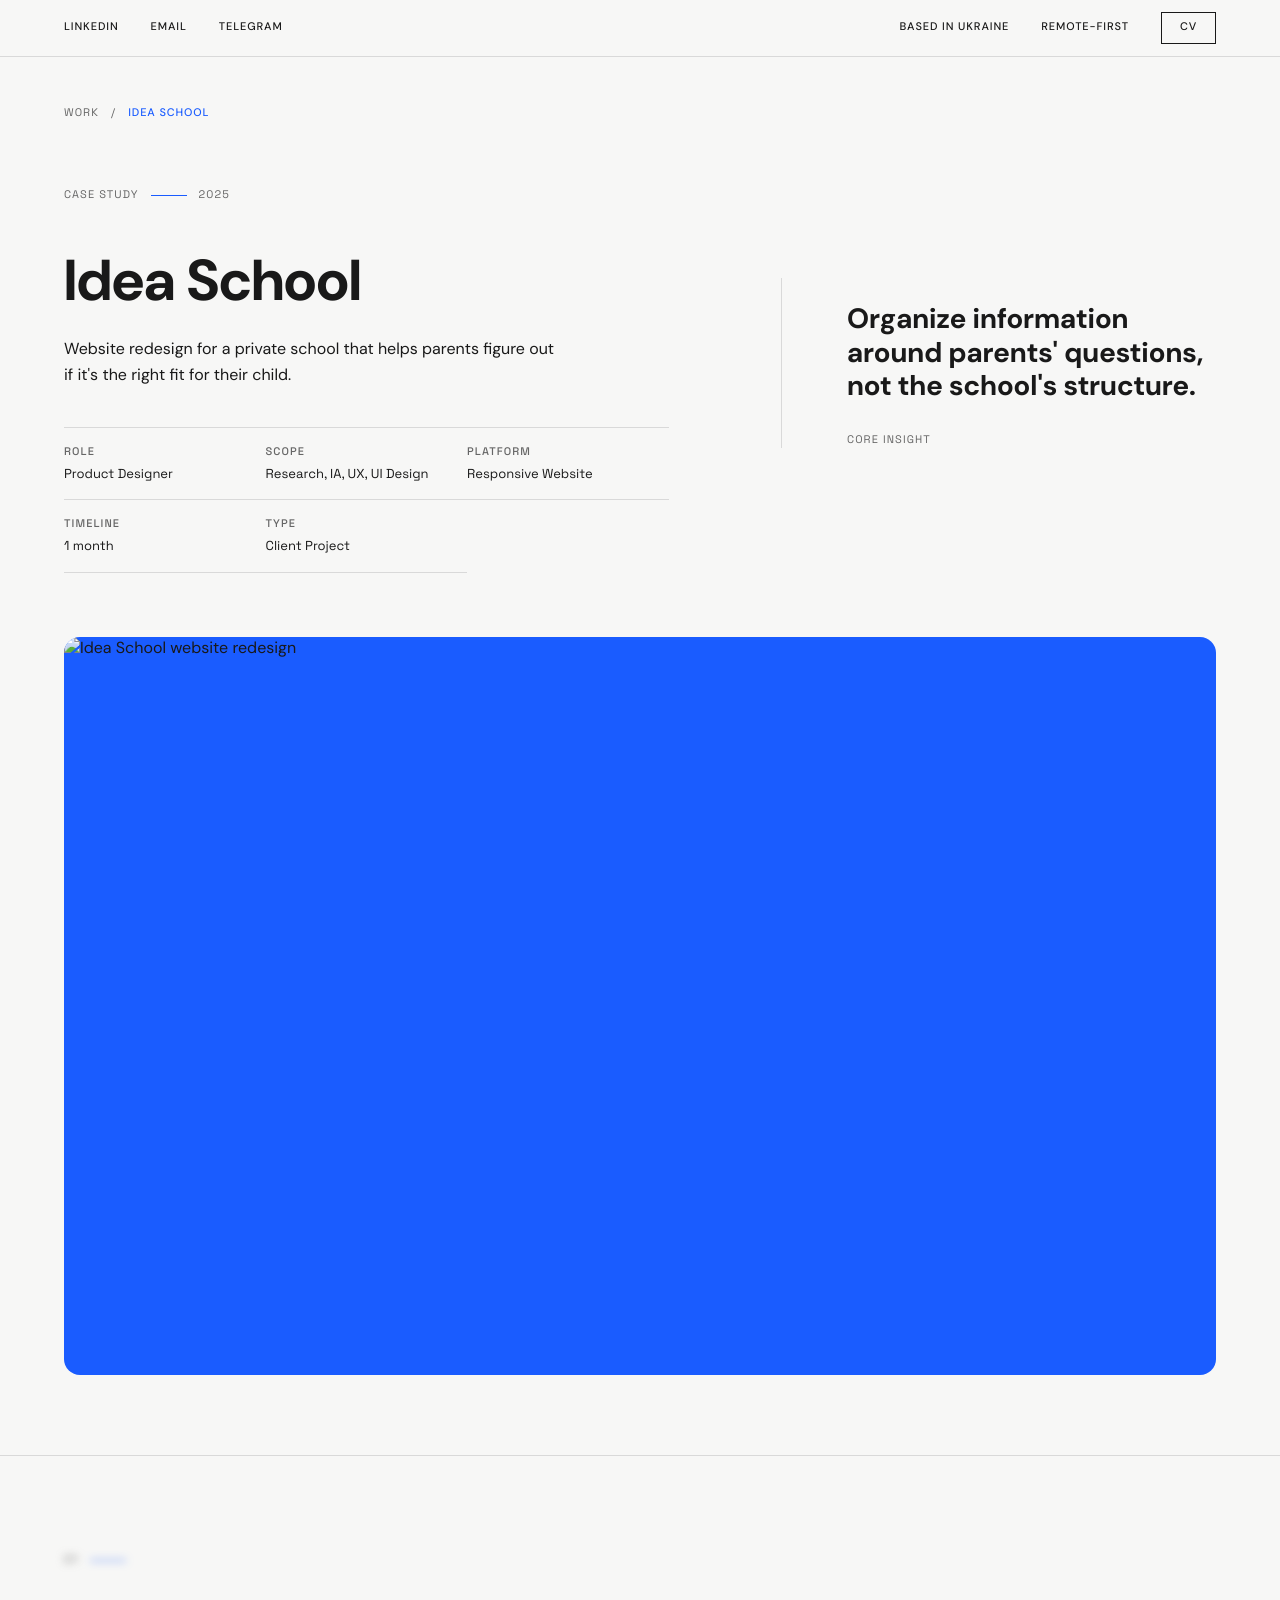
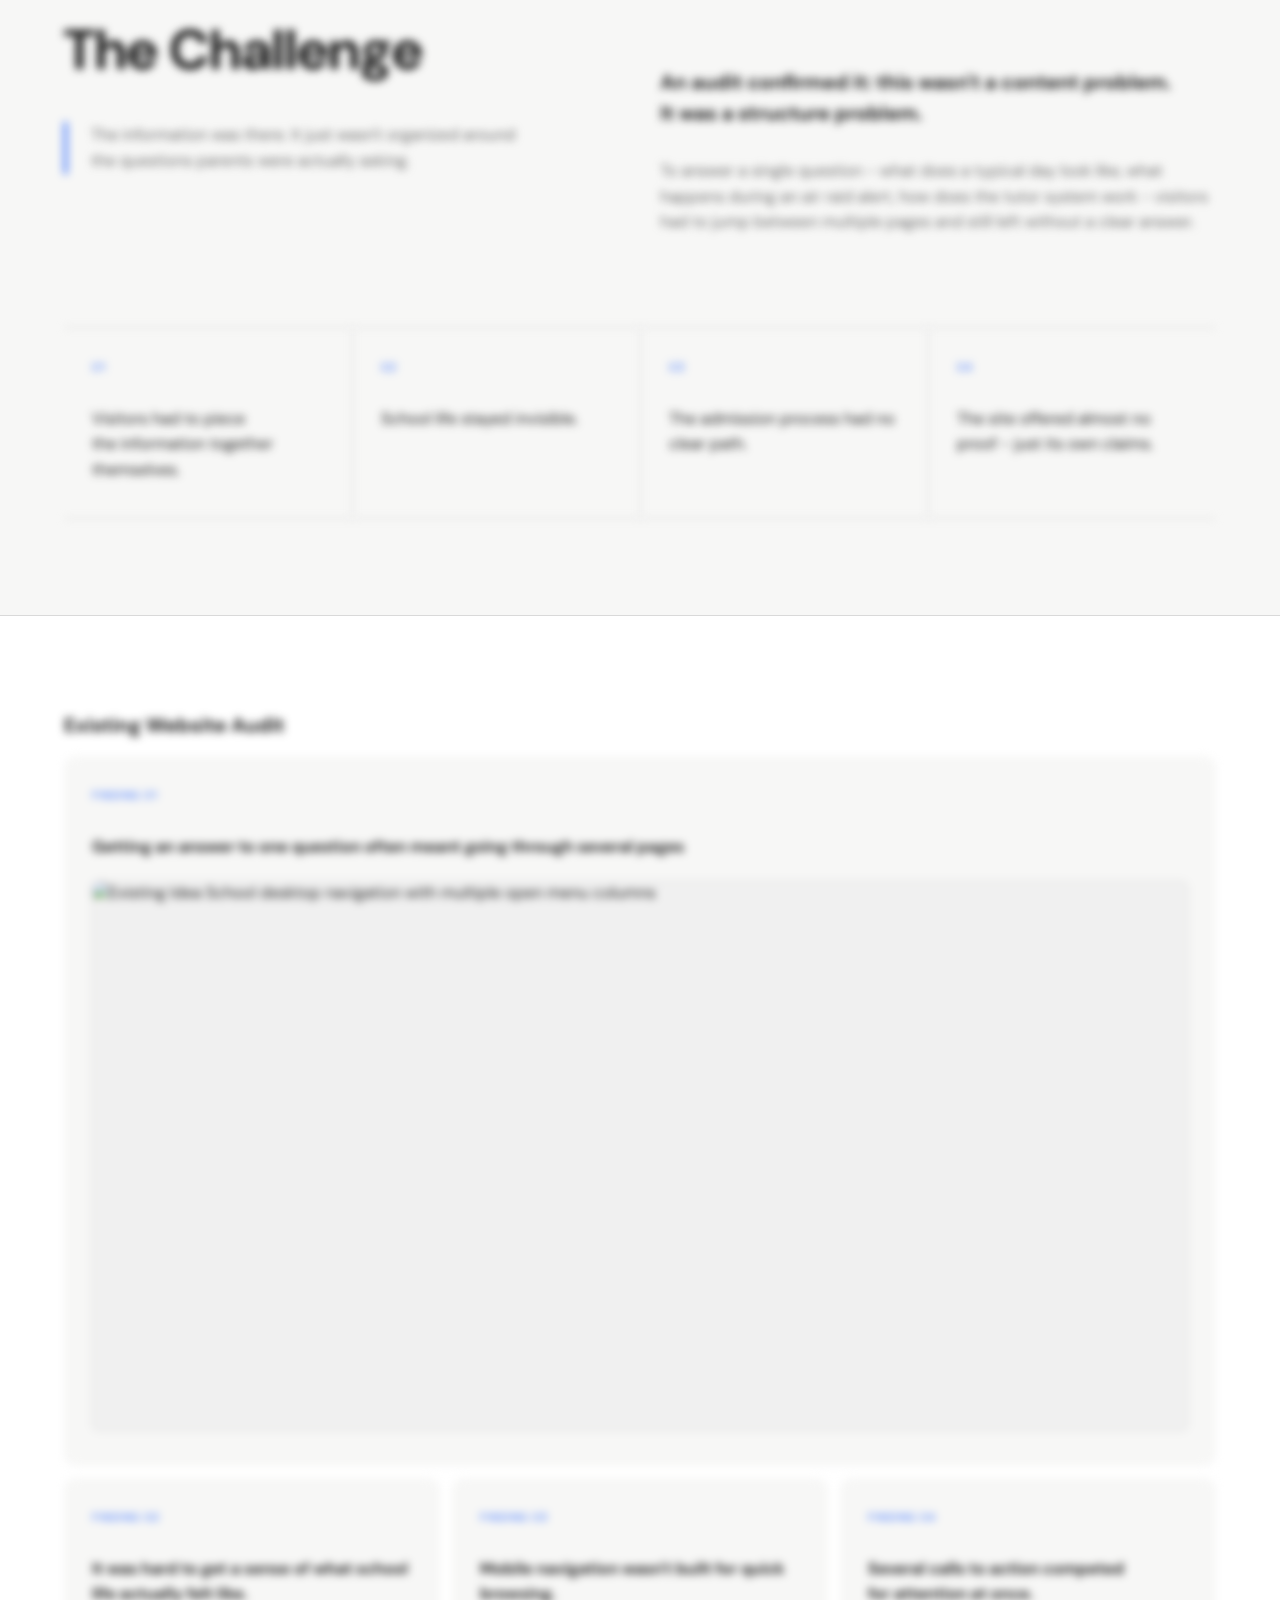
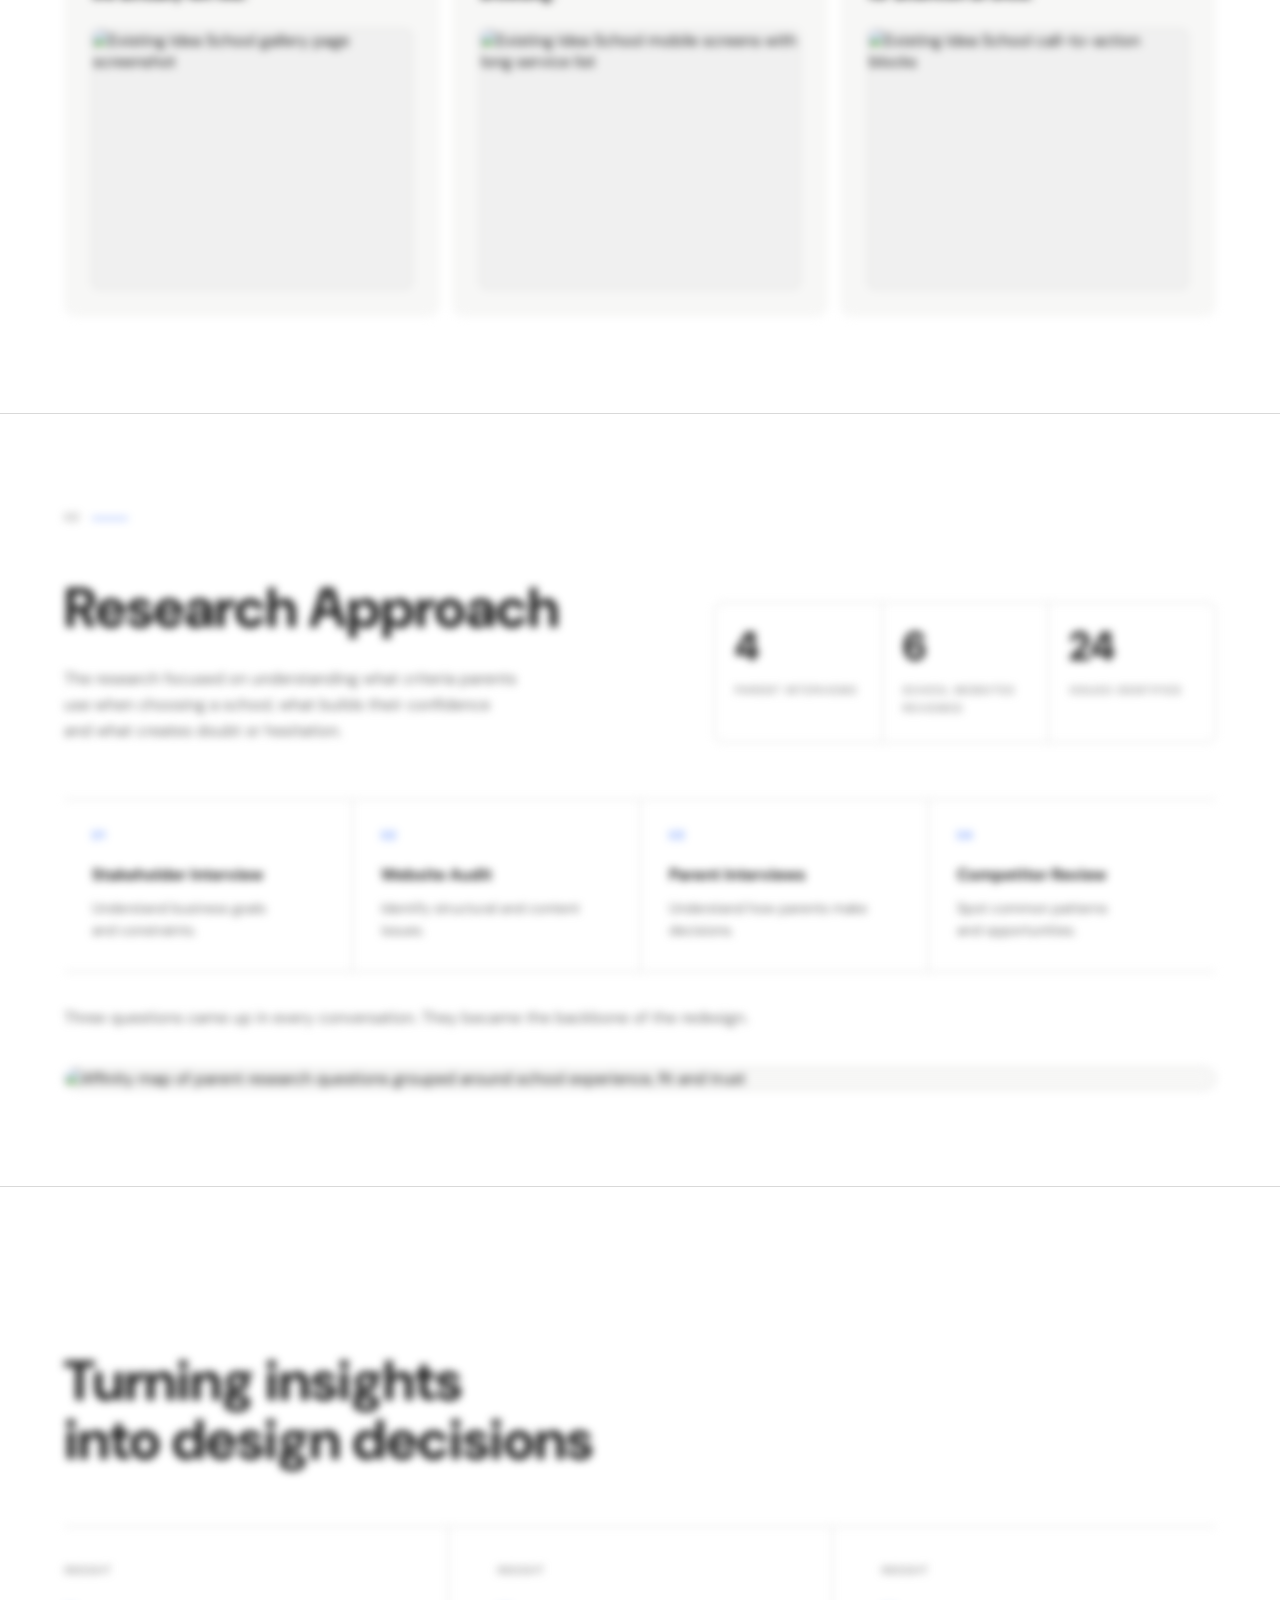
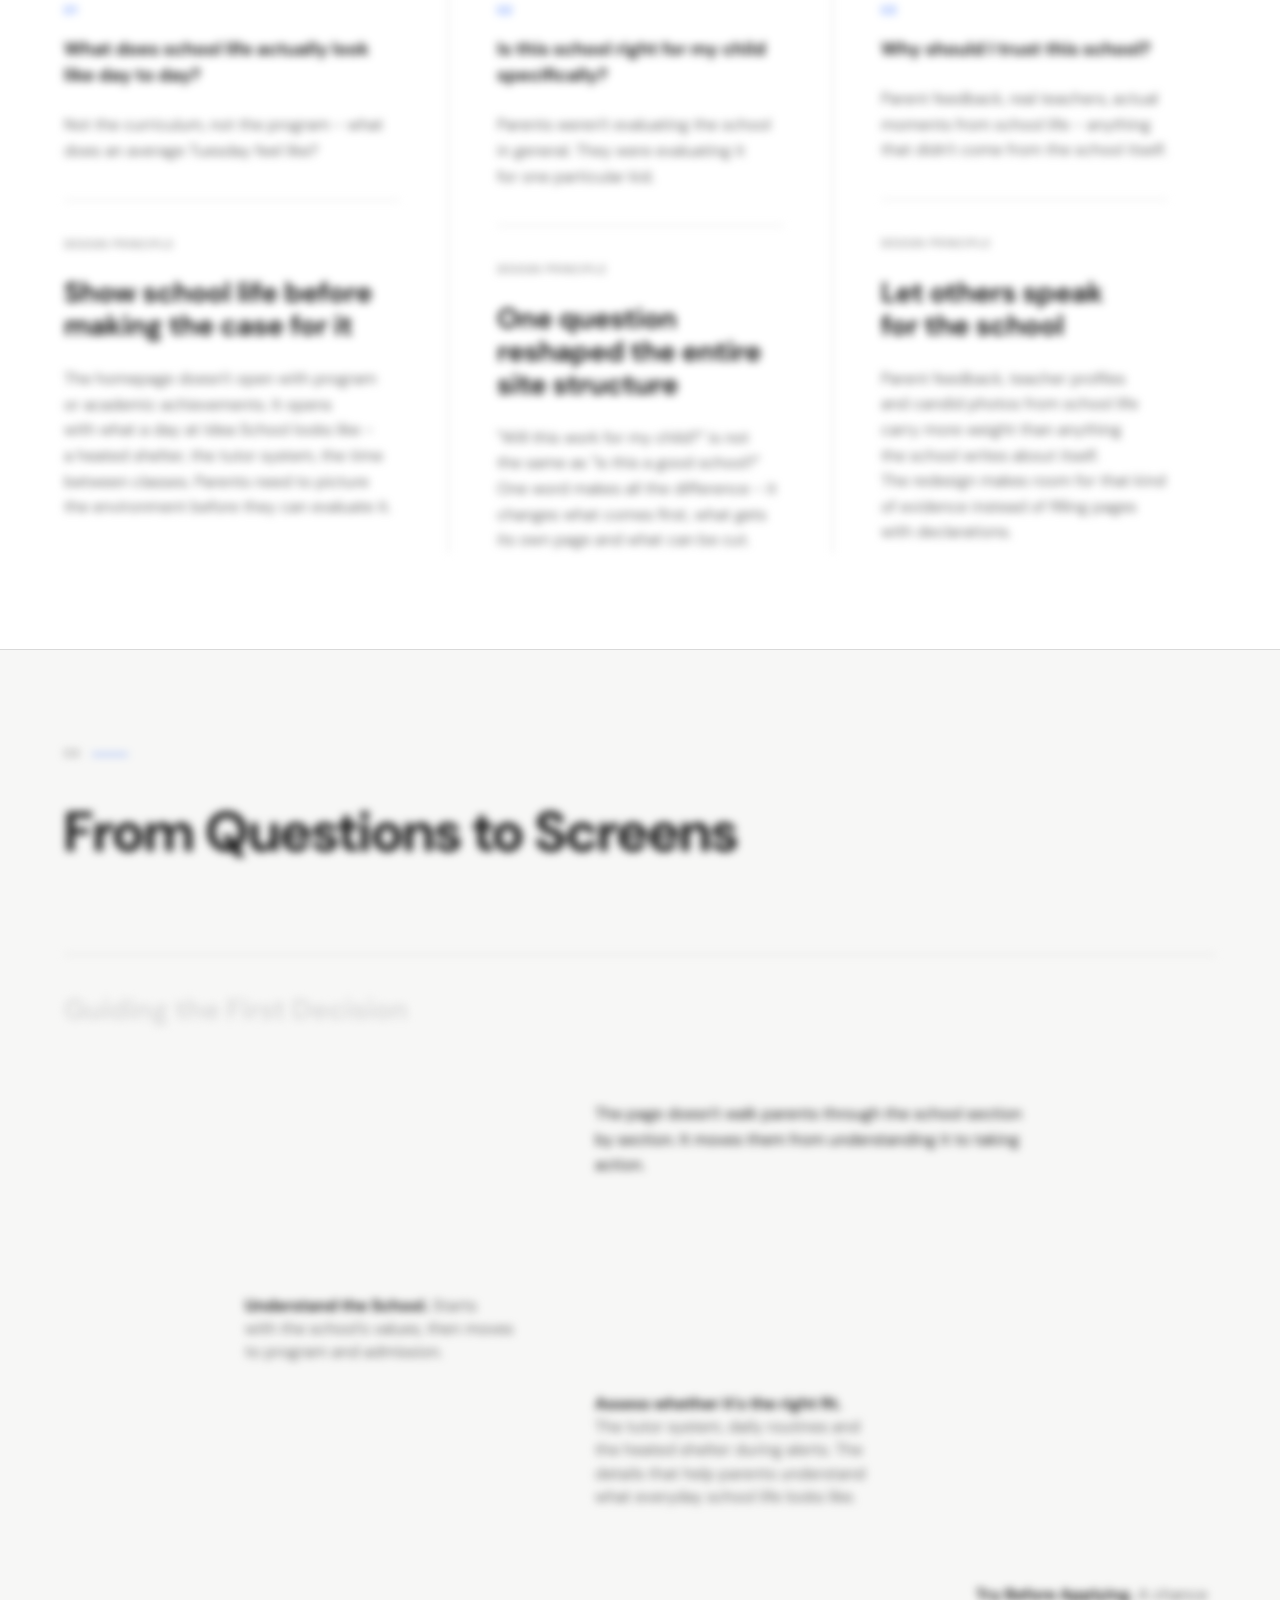
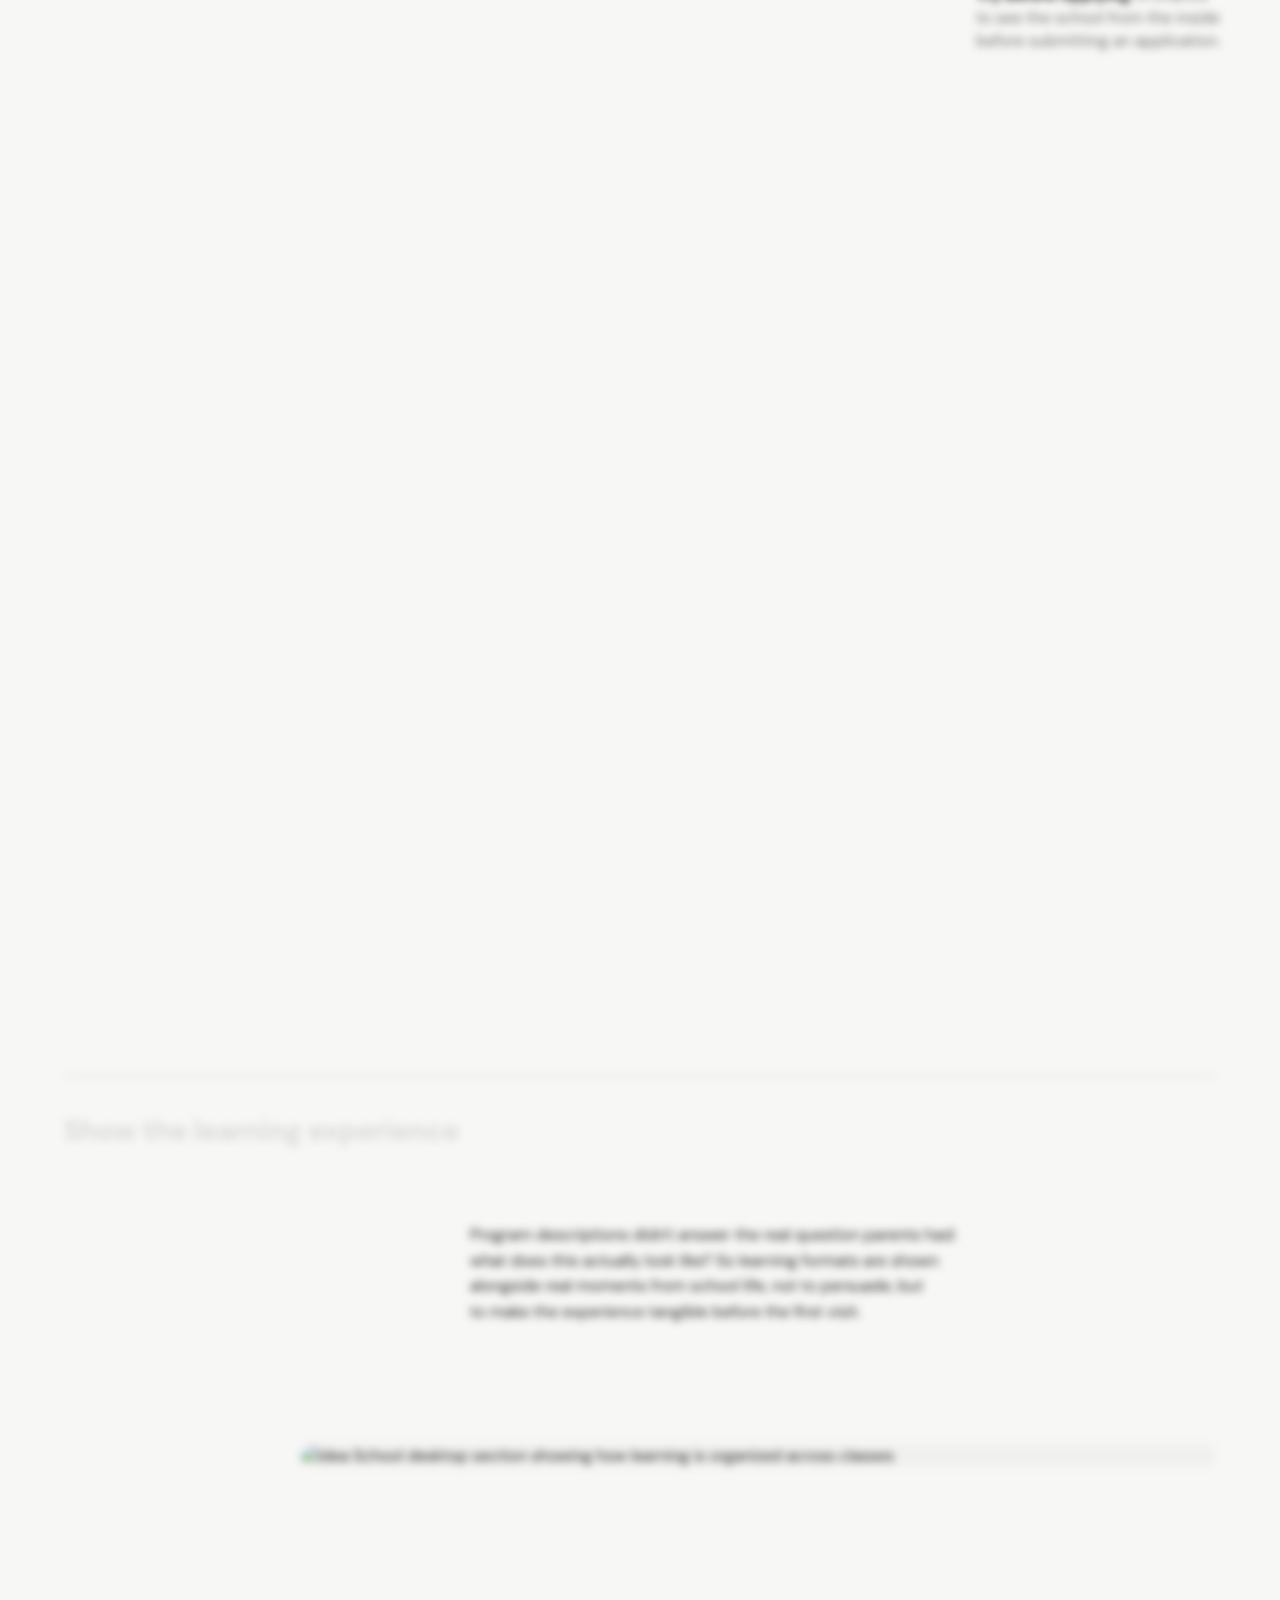
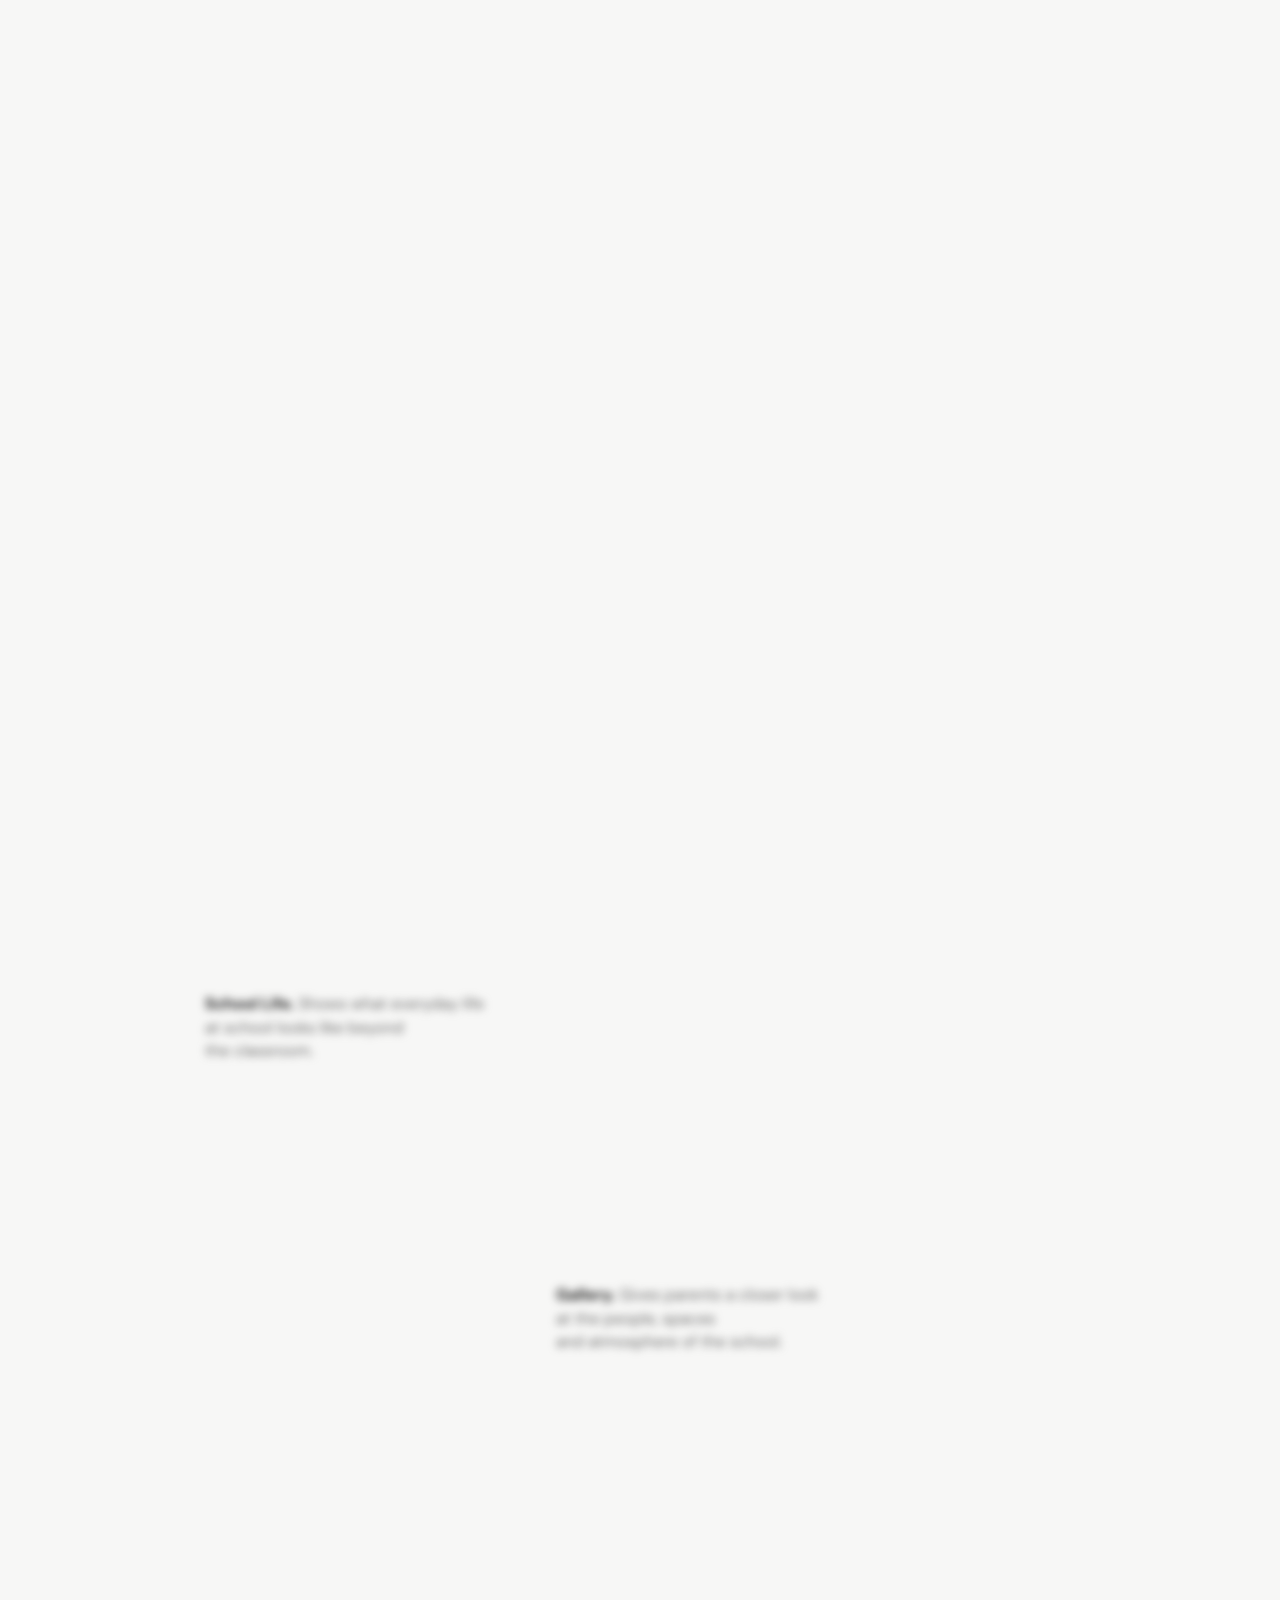
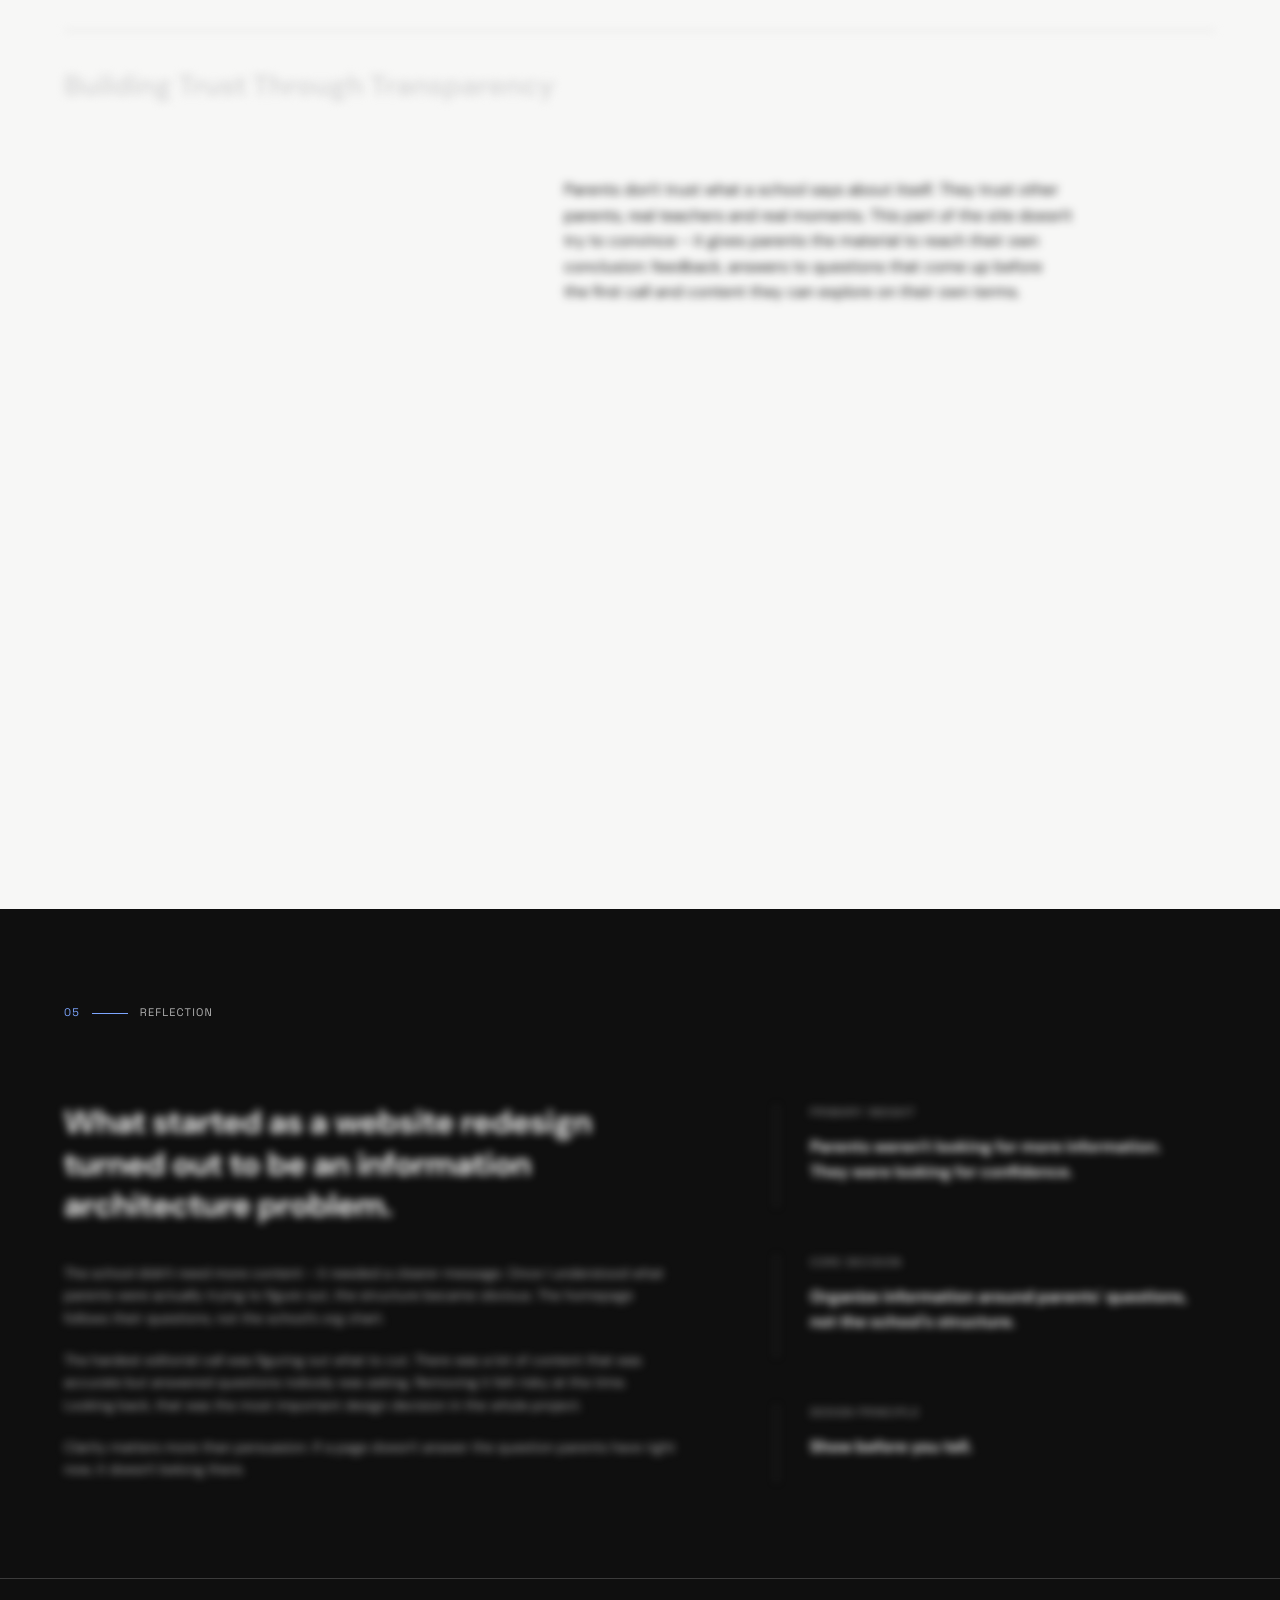
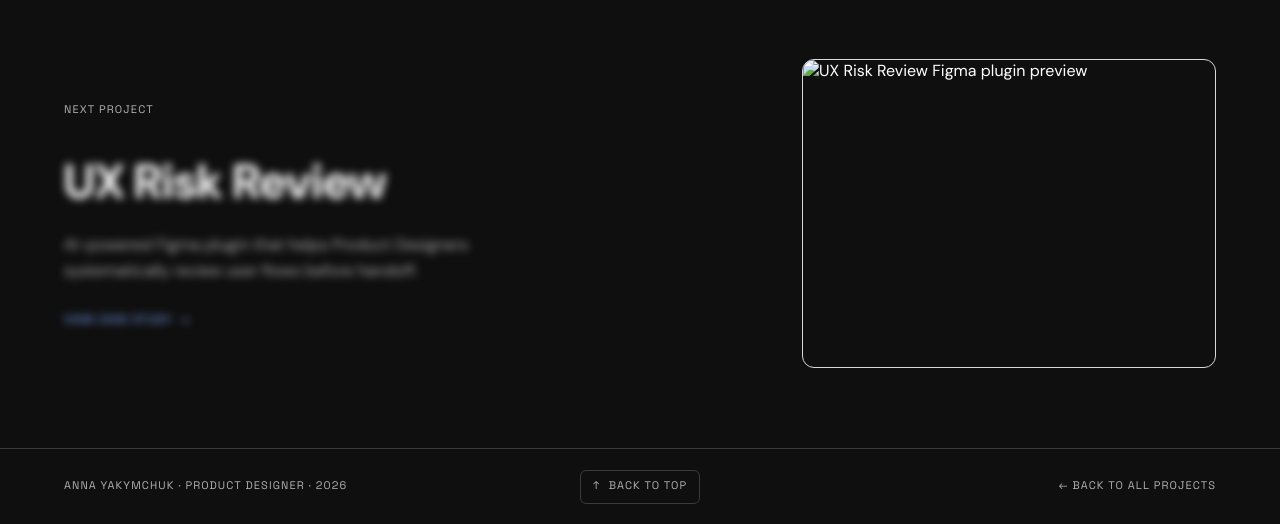
==== idea-school.html @ a42b0ec3 "Add portfolio website" ====
<!doctype html>
<html lang="en">
  <head>
    <meta charset="UTF-8" />
    <meta name="viewport" content="width=device-width, initial-scale=1.0" />
    <meta
      name="description"
      content="Idea School case study by Anna Yakymchuk."
    />
    <title>Idea School | Anna Yakymchuk</title>
    <link rel="preconnect" href="https://fonts.googleapis.com" />
    <link rel="preconnect" href="https://fonts.gstatic.com" crossorigin />
    <link
      href="https://fonts.googleapis.com/css2?family=DM+Sans:opsz,wght@9..40,400;9..40,500;9..40,700;9..40,800;9..40,900&family=Space+Grotesk:wght@400;500&display=swap"
      rel="stylesheet"
    />
    <link rel="stylesheet" href="styles.css?v=20260729-242" />
  </head>
  <body>
    <header class="site-header">
      <nav class="nav-links" aria-label="Primary">
        <a href="https://www.linkedin.com/in/anna-yakymchuk-13767b243/" target="_blank" rel="noopener noreferrer">LinkedIn</a>
        <a href="mailto:des.yakymchuk@gmail.com">Email</a>
        <a href="https://t.me/annakim_29" target="_blank" rel="noopener noreferrer">Telegram</a>
      </nav>
      <div class="header-meta">
        <span>Based in Ukraine</span>
        <span>Remote-first</span>
        <a class="cv-button" href="#" aria-label="Download CV">CV</a>
      </div>
    </header>

    <main class="case-page idea-page" id="top">
      <section class="case-hero idea-hero" aria-labelledby="case-title">
        <nav class="breadcrumb" aria-label="Breadcrumb">
          <a href="index.html#work">Work</a>
          <span>/</span>
          <span>Idea School</span>
        </nav>

        <div class="case-hero-grid">
          <div class="case-title-block">
            <div class="case-kicker">
              <span>Case Study</span>
              <i></i>
              <span>2025</span>
            </div>
            <h1 id="case-title">Idea School</h1>
            <p>
              Website redesign for a private school that helps parents figure
              out <span class="keep-together-desktop">if it's</span> the right
              fit for their child.
            </p>

            <dl class="case-meta">
              <div>
                <dt>Role</dt>
                <dd>Product Designer</dd>
              </div>
              <div>
                <dt>Scope</dt>
                <dd>Research, IA, UX, UI Design</dd>
              </div>
              <div>
                <dt>Platform</dt>
                <dd>Responsive Website</dd>
              </div>
              <div>
                <dt>Timeline</dt>
                <dd>1 month</dd>
              </div>
              <div>
                <dt>Type</dt>
                <dd>Client Project</dd>
              </div>
            </dl>
          </div>

          <aside class="case-quote">
            <blockquote>
              Organize information around parents' questions, not the school's
              structure.
            </blockquote>
            <span>Core Insight</span>
          </aside>
        </div>

        <figure class="case-hero-image idea-hero-image">
          <picture>
            <source
              media="(max-width: 720px)"
              srcset="assets/idea-school-hero-mobile.jpg"
            />
            <img src="assets/idea-school.jpg" alt="Idea School website redesign" />
          </picture>
        </figure>
      </section>

      <section class="case-section idea-challenge" aria-labelledby="challenge-title">
        <div class="idea-challenge-top">
          <div class="case-section-heading">
            <div class="case-label">
              <span>01</span>
              <i></i>
            </div>
            <h2 id="challenge-title">The Challenge</h2>
            <p class="challenge-callout">
              The information was there. It just wasn't organized around the
              questions parents were actually asking.
            </p>
          </div>

          <div class="idea-challenge-copy">
            <h3>
              An audit confirmed it: this wasn't
              <br class="mobile-only-break" />a content problem.<br />
              It was <br class="mobile-only-break" />a structure problem.
            </h3>
            <p>
              To answer a single question - what does a typical day look like,
              what happens during an air raid alert, how does the tutor system
              work - visitors had to jump between multiple pages and still left
              without a clear answer.
            </p>
          </div>
        </div>

        <div class="challenge-findings" aria-label="Challenge findings">
          <article>
            <span>01</span>
            <p>Visitors had to piece the information together themselves.</p>
          </article>
          <article>
            <span>02</span>
            <p>School life stayed invisible.</p>
          </article>
          <article>
            <span>03</span>
            <p>The admission process had no clear path.</p>
          </article>
          <article>
            <span>04</span>
            <p>
              The site offered almost no proof -<br class="mobile-only-break" />
              <span class="keep-together-desktop">just its</span> own claims.
            </p>
          </article>
        </div>
      </section>

      <section class="case-section idea-audit" aria-labelledby="audit-title">
        <h2 id="audit-title">Existing Website Audit</h2>

        <div class="idea-audit-board">
          <article class="audit-finding audit-finding-large">
            <div class="audit-finding-copy">
              <span>Finding 01</span>
              <h3>
                Getting an answer to one question often meant going through
                several pages
              </h3>
            </div>
            <figure>
              <picture>
                <source
                  media="(max-width: 720px)"
                  srcset="assets/idea-audit-menu-mobile.jpg"
                />
                <img
                  src="assets/idea-audit-menu.jpg"
                  alt="Existing Idea School desktop navigation with multiple open menu columns"
                />
              </picture>
            </figure>
          </article>

          <article class="audit-finding">
            <div class="audit-finding-copy">
              <span>Finding 02</span>
              <h3>
                It was hard to get a sense of what school life actually felt
                like.
              </h3>
            </div>
            <figure>
              <picture>
                <source
                  media="(max-width: 720px)"
                  srcset="assets/idea-audit-gallery-mobile.jpg"
                />
                <img
                  src="assets/idea-audit-gallery.jpg?v=20260728-1"
                  alt="Existing Idea School gallery page screenshot"
                />
              </picture>
            </figure>
          </article>
          <article class="audit-finding">
            <div class="audit-finding-copy">
              <span>Finding 03</span>
              <h3>Mobile navigation wasn't built for quick browsing.</h3>
            </div>
            <figure>
              <picture>
                <source
                  media="(max-width: 720px)"
                  srcset="assets/idea-audit-navigation-mobile.jpg"
                />
                <img
                  src="assets/idea-audit-mobile.jpg?v=20260728-1"
                  alt="Existing Idea School mobile screens with long service list"
                />
              </picture>
            </figure>
          </article>
          <article class="audit-finding">
            <div class="audit-finding-copy">
              <span>Finding 04</span>
              <h3>
                Several calls to action competed for attention at once.
              </h3>
            </div>
            <figure>
              <picture>
                <source
                  media="(max-width: 720px)"
                  srcset="assets/idea-audit-cta-mobile.jpg"
                />
                <img
                  src="assets/idea-audit-cta.jpg?v=20260728-1"
                  alt="Existing Idea School call-to-action blocks"
                />
              </picture>
            </figure>
          </article>
        </div>
      </section>

      <section class="case-section idea-research" aria-labelledby="research-approach-title">
        <div class="idea-research-top">
          <div class="idea-research-heading">
            <div class="case-label">
              <span>02</span>
              <i></i>
            </div>
            <h2 id="research-approach-title">Research Approach</h2>
            <p>
              The research focused on understanding what criteria parents use
              when choosing a school, what builds their confidence and what
              creates doubt or hesitation.
            </p>
          </div>

          <dl class="research-stats-card" aria-label="Research summary">
            <div>
              <dt>4</dt>
              <dd>Parent Interviews</dd>
            </div>
            <div>
              <dt>6</dt>
              <dd>School Websites Reviewed</dd>
            </div>
            <div>
              <dt>24</dt>
              <dd>Issues Identified</dd>
            </div>
          </dl>
        </div>

        <div class="research-methods" aria-label="Research methods">
          <article>
            <span>01</span>
            <h3>Stakeholder Interview</h3>
            <p>Understand business goals <span class="keep-together-desktop keep-together-mobile">and constraints.</span></p>
          </article>
          <article>
            <span>02</span>
            <h3>Website Audit</h3>
            <p>Identify structural and content issues.</p>
          </article>
          <article>
            <span>03</span>
            <h3>Parent Interviews</h3>
            <p>Understand how parents make decisions.</p>
          </article>
          <article>
            <span>04</span>
            <h3>Competitor Review</h3>
            <p>Spot common patterns <span class="keep-together-desktop keep-together-mobile">and opportunities.</span></p>
          </article>
        </div>

        <p class="research-board-intro">
          Three questions came up in every conversation. They became the
          backbone <span class="keep-together-mobile">of the redesign.</span>
        </p>

        <figure class="research-board">
          <picture>
            <source
              media="(max-width: 720px)"
              srcset="assets/idea-research-board-mobile.jpg"
            />
            <img
              src="assets/idea-research-board.jpg"
              alt="Affinity map of parent research questions grouped around school experience, fit and trust"
            />
          </picture>
        </figure>
      </section>

      <section class="case-section idea-decision" aria-labelledby="decision-title">
        <div class="case-label">
          <span>03</span>
          <i></i>
        </div>
        <div class="idea-decision-header">
          <h2 id="decision-title">Turning insights <span class="keep-together-desktop">into design</span> decisions</h2>
        </div>

        <div class="decision-insights" aria-label="Design decisions">
          <article>
            <span>Insight</span>
            <b>01</b>
            <h3>What does school life actually look like day to day?</h3>
            <p>
              Not the curriculum, not the program -<br class="mobile-only-break" /> what does an average
              Tuesday feel like?
            </p>
            <hr />
            <span>Design Principle</span>
            <h4>Show school life before making the case for it</h4>
            <p>
              The homepage doesn't open with program or academic achievements.
              It opens with what a day at Idea School looks like - a heated
              shelter, the tutor system, the time between classes. Parents need
              to picture the environment before they can evaluate it.
            </p>
          </article>
          <article>
            <span>Insight</span>
            <b>02</b>
            <h3>Is this school right for my child specifically?</h3>
            <p>
              Parents weren't evaluating the school in general. They were
              evaluating it for one particular kid.
            </p>
            <hr />
            <span>Design Principle</span>
            <h4>One question reshaped the entire site structure</h4>
            <p>
              "Will this work for my child?" is not the same as "Is this a good
              school?" One word makes all the difference - it changes what
              comes first, what gets its own page and what can be cut.
            </p>
          </article>
          <article>
            <span>Insight</span>
            <b>03</b>
            <h3>Why should I trust this school?</h3>
            <p>
              Parent feedback, real teachers, actual moments from school life -
              anything that didn't come from the school itself.
            </p>
            <hr />
            <span>Design Principle</span>
            <h4>Let others speak <span class="keep-together-desktop">for the school</span></h4>
            <p>
              Parent feedback, teacher profiles and candid photos from school
              life carry more weight than anything the school writes about
              itself. The redesign makes room for that kind of evidence instead
              of filling pages with declarations.
            </p>
          </article>
        </div>
      </section>

      <section class="case-showcase idea-screens" aria-labelledby="screens-title">
        <div class="case-label">
          <span>04</span>
          <i></i>
        </div>
        <h2 id="screens-title">
          From Questions to Screens
        </h2>
        <div class="primary-flow-divider"></div>
        <span class="primary-flow-title">Guiding the First Decision</span>

        <div class="idea-first-decision-scene">
          <p class="first-decision-copy">
            The page doesn't walk parents through the school section by section.
            It moves them from understanding it to taking action.
          </p>

          <article class="flow-note idea-screen-note understand-note">
            <p>
              <strong>Understand the School.</strong>
              Starts with the school's values, then moves to program and
              admission.
            </p>
          </article>
          <article class="flow-note idea-screen-note assess-note">
            <p>
              <strong>Assess whether it's the right fit.</strong>
              <span class="keep-together-mobile">The tutor</span> system, daily routines and the heated shelter during
              alerts. The details that help parents understand what everyday
              school life looks like.
            </p>
          </article>
          <article class="flow-note idea-screen-note apply-note">
            <p>
              <strong>Try Before Applying.</strong>
              A chance to see the school from the inside before submitting an
              application.
            </p>
          </article>

          <figure class="phone-stage idea-screen-phone idea-screen-home">
            <img
              src="assets/idea-question-screen-1-noshadow.png"
              alt="Idea School mobile homepage guiding parents into the school story"
            />
          </figure>
          <figure class="phone-stage idea-screen-phone idea-screen-reasons">
            <img
              src="assets/idea-question-screen-2-noshadow.png"
              alt="Idea School mobile section explaining why children stay at the school"
            />
          </figure>
          <figure class="phone-stage idea-screen-phone idea-screen-trial">
            <img
              src="assets/idea-question-screen-3-noshadow.png"
              alt="Idea School mobile trial week call to action"
            />
          </figure>
        </div>

        <div class="primary-flow-divider idea-learning-divider"></div>
        <span class="primary-flow-title">Show the learning experience</span>

        <div class="idea-learning-block">
          <p class="learning-copy">
            Program descriptions didn't answer the real question parents had:
            what does this actually look like? So learning formats are shown
            alongside real moments from school life, not to persuade, but to
            make the experience tangible before the first visit.
          </p>

          <div class="idea-learning-scene">
            <figure class="learning-desktop">
              <img
                src="assets/idea-learning-desktop.png"
                alt="Idea School desktop section showing how learning is organized across classes"
              />
            </figure>
            <figure class="phone-stage learning-phone learning-phone-events">
              <img
                src="assets/idea-learning-phone-events-v3-noshadow.png"
                alt="Idea School mobile screen showing school life events"
              />
            </figure>
            <figure class="phone-stage learning-phone learning-phone-gallery">
              <img
                src="assets/idea-learning-phone-gallery-noshadow.png"
                alt="Idea School mobile screen showing a school photo gallery"
              />
            </figure>
            <article class="learning-caption learning-caption-life">
              <p>
                <strong>School Life.</strong>
                Shows what everyday life at school looks like beyond the
                classroom.
              </p>
            </article>
            <article class="learning-caption learning-caption-gallery">
              <p>
                <strong>Gallery.</strong>
                Gives parents a closer look
                <br class="mobile-only-break" />at the people, spaces and
                atmosphere <br class="mobile-only-break" />of the school.
              </p>
            </article>
          </div>
        </div>

        <div class="primary-flow-divider idea-trust-divider"></div>
        <span class="primary-flow-title">Building Trust Through Transparency</span>

        <div class="idea-trust-block">
          <p class="trust-copy">
            Parents don't trust what a school says about itself. They trust
            other parents, real teachers and real moments. This part of the
            site doesn't try to convince - it gives parents the material to
            reach their own conclusion: feedback, answers to questions that
            come up before the first call and content they can explore on
            their own terms.
          </p>

          <div
            class="idea-trust-phones trust-carousel mobile-screen-carousel"
            aria-label="Trust and transparency screens"
            tabindex="0"
          >
            <div class="trust-slide">
              <figure class="phone-stage trust-phone trust-phone-parents">
                <img
                  src="assets/idea-trust-phone-parents-noshadow.png"
                  alt="Idea School mobile invitation screen for parents"
                />
              </figure>
            </div>
            <div class="trust-slide">
              <figure class="phone-stage trust-phone trust-phone-reviews">
                <img
                  src="assets/idea-trust-phone-reviews-noshadow.png"
                  alt="Idea School mobile reviews screen with parent feedback"
                />
              </figure>
            </div>
            <div class="trust-slide">
              <figure class="phone-stage trust-phone trust-phone-faq">
                <img
                  src="assets/idea-trust-phone-faq-noshadow.png"
                  alt="Idea School mobile FAQ screen with parent questions"
                />
              </figure>
            </div>
          </div>
        </div>
      </section>

      <section class="case-reflection idea-reflection" aria-labelledby="reflection-title">
        <div class="case-label">
          <span>05</span>
          <i></i>
          <span>Reflection</span>
        </div>
        <div class="reflection-grid">
          <div>
            <h2 id="reflection-title">
              What started as a website redesign turned out to be <span class="keep-together-desktop">an information</span>
              architecture problem.
            </h2>
            <p>
              The school didn't need more content - it needed a clearer
              message. Once I understood what parents were actually trying to
              figure out, the structure became obvious. The homepage follows
              their questions, <span class="keep-together-desktop">not the school's</span> org chart.
            </p>
            <p>
              The hardest editorial call was figuring out what to cut. There
              was a lot of content that was accurate but answered questions
              nobody was asking. Removing it felt risky at the time. Looking
              back, that was the most important design decision in the whole
              project.
            </p>
            <p>
              Clarity matters more than persuasion. If a page doesn't answer
              the question parents have right now, <span class="keep-together-desktop">it doesn't</span> belong there.
            </p>
          </div>
          <div class="reflection-notes">
            <article>
              <span>Primary Insight</span>
              <strong>
                Parents weren't looking for more information. <span class="keep-together-desktop">They were</span> looking
                for confidence.
              </strong>
            </article>
            <article>
              <span>Core Decision</span>
              <strong>
                Organize information around parents' questions,
                <span class="keep-together-desktop">not the school's</span> structure.
              </strong>
            </article>
            <article>
              <span>Design Principle</span>
              <strong>Show before you tell.</strong>
            </article>
          </div>
        </div>
      </section>

      <section class="next-project next-project-linkable">
        <a
          class="next-project-hit-area"
          href="ux-risk-review.html"
          aria-label="View UX Risk Review case study"
        ></a>
        <div>
          <span>Next Project</span>
          <h2>UX Risk Review</h2>
          <p>
            AI-powered Figma plugin that helps Product Designers systematically
            review user flows before handoff.
          </p>
          <span class="text-link">
            View Case Study <span>→</span>
          </span>
        </div>
        <picture>
          <source
            media="(max-width: 720px)"
            srcset="assets/ux-risk-review-next-project-mobile.jpg"
          />
          <img
            src="assets/ux-risk-review-next-project-cover.jpg"
            alt="UX Risk Review Figma plugin preview"
          />
        </picture>
      </section>

      <footer class="case-footer">
        <span>Anna Yakymchuk · Product Designer · 2026</span>
        <a class="back-to-top" href="#top"><span>↑</span> Back to top</a>
        <a href="index.html#work">← Back to all projects</a>
      </footer>
    </main>
    <script src="script.js?v=20260729-22"></script>
  </body>
</html>
---- styles.css ----
:root {
  --bg: var(--surface);
  --surface: #f7f7f6;
  --ink: #191919;
  --muted: #666666;
  --muted-dark: #b0b0b0;
  --line: #d9d9d9;
  --dark: #0f0f0f;
  --dark-line: #3b3b3b;
  --light-ink: #f0f0ef;
  --blue: #1a5cff;
  --white: #ffffff;
  --type-label: 11px;
  --type-detail: 14px;
  --type-body: 16px;
  --type-feature: 28px;
  --type-section: 56px;
}

* {
  box-sizing: border-box;
}

html {
  scroll-behavior: smooth;
}

body {
  margin: 0;
  background: var(--bg);
  color: var(--ink);
  font-family: "DM Sans", Arial, sans-serif;
  text-rendering: geometricPrecision;
}

.keep-together-desktop {
  display: inline !important;
  margin: 0 !important;
  color: inherit !important;
  font: inherit !important;
  letter-spacing: inherit !important;
  line-height: inherit !important;
  text-transform: inherit !important;
  white-space: nowrap;
}

.motion-ready .reveal-on-scroll {
  opacity: 0;
  filter: blur(4px);
  transform: translateY(36px) scale(0.994);
  transition:
    opacity 700ms cubic-bezier(0.22, 1, 0.36, 1),
    filter 780ms cubic-bezier(0.22, 1, 0.36, 1),
    transform 780ms cubic-bezier(0.22, 1, 0.36, 1);
  transition-delay: var(--reveal-delay, 0ms);
  will-change: opacity, filter, transform;
}

.motion-ready .reveal-on-scroll.is-visible {
  opacity: 1;
  filter: blur(0);
  transform: translateY(0);
}

.phone-motion-ready .phone-reveal {
  opacity: 0;
  transform: translate3d(0, 28px, 0) scale(0.992);
  transition:
    opacity 680ms cubic-bezier(0.22, 1, 0.36, 1),
    transform 760ms cubic-bezier(0.22, 1, 0.36, 1);
  transition-delay: var(--phone-delay, 0ms);
  will-change: opacity, transform;
}

.phone-motion-ready .phone-reveal.is-phone-visible {
  opacity: 1;
  transform: translate3d(0, 0, 0) scale(1);
}

@media (prefers-reduced-motion: reduce) {
  .reveal-on-scroll,
  .phone-reveal {
    opacity: 1;
    filter: none;
    transform: none;
    transition: none;
  }
}

a {
  color: inherit;
  text-decoration: none;
}

img {
  display: block;
  max-width: 100%;
}

.site-header {
  position: sticky;
  top: 0;
  z-index: 10;
  display: flex;
  align-items: center;
  justify-content: space-between;
  min-height: 57px;
  padding: 0 64px;
  background: color-mix(in srgb, var(--bg) 92%, transparent);
  border-bottom: 1px solid var(--line);
  backdrop-filter: blur(18px);
}

.nav-links,
.header-meta,
.disciplines,
.tags {
  display: flex;
  align-items: center;
}

.nav-links,
.header-meta {
  gap: 32px;
}

.site-header a,
.site-header span,
.disciplines span,
.text-link,
.eyebrow {
  font-size: 11px;
  font-weight: 500;
  letter-spacing: 0.08em;
  line-height: 1.6;
  text-transform: uppercase;
}

.site-header a {
  transition:
    color 350ms ease,
    border-color 350ms ease,
    font-weight 350ms ease,
    transform 500ms cubic-bezier(0.16, 1, 0.3, 1);
}

@media (hover: hover) and (pointer: fine) {
  .site-header a:hover,
  .site-header a:focus-visible {
    color: var(--blue);
    border-color: var(--blue);
    font-weight: 700;
    transform: translateX(4px);
  }
}

@media (prefers-reduced-motion: reduce) {
  .site-header a {
    transition: none;
  }

  .site-header a:hover,
  .site-header a:focus-visible {
    transform: none;
  }
}

.cv-button {
  display: inline-flex;
  align-items: center;
  justify-content: center;
  min-width: 55px;
  min-height: 32px;
  border: 1px solid var(--ink);
}

.hero {
  height: 453px;
  padding: 48px 64px 0;
  border-bottom: 1px solid var(--line);
}

.disciplines {
  flex-wrap: wrap;
  gap: 0;
  color: var(--muted);
}

.disciplines span + span::before {
  content: "|";
  margin: 0 16px;
  color: var(--muted);
  font-weight: 400;
}

.disciplines span:nth-child(1),
.disciplines span:nth-child(2) {
  color: var(--ink);
  font-weight: 700;
}

.hero-grid {
  display: grid;
  grid-template-columns: minmax(360px, 620px) 258px minmax(248px, 280px);
  gap: clamp(32px, 8vw, 122px);
  align-items: end;
  margin-top: 73px;
}

h1,
h2,
h3,
p {
  margin: 0;
}

h1 {
  max-width: 620px;
  font-size: clamp(64px, 7.1vw, 102px);
  font-weight: 900;
  letter-spacing: -0.02em;
  line-height: 0.95;
}

.hero-title-line {
  display: block;
  overflow: hidden;
}

.hero-title-line > span {
  display: block;
}

.hero-motion-ready .disciplines,
.hero-motion-ready .portrait,
.hero-motion-ready .intro-card {
  opacity: 0;
  transition:
    opacity 850ms cubic-bezier(0.16, 1, 0.3, 1),
    transform 950ms cubic-bezier(0.16, 1, 0.3, 1);
  will-change: opacity, transform;
}

.hero-motion-ready .disciplines {
  transform: translateY(16px);
  transition-delay: 220ms;
}

.hero-motion-ready .hero-title-line > span {
  opacity: 0.2;
  transform: translateY(112%);
  transition:
    opacity 850ms cubic-bezier(0.16, 1, 0.3, 1),
    transform 1050ms cubic-bezier(0.16, 1, 0.3, 1);
  will-change: opacity, transform;
}

.hero-motion-ready .hero-title-line:nth-child(1) > span {
  transition-delay: 40ms;
}

.hero-motion-ready .hero-title-line:nth-child(2) > span {
  transition-delay: 130ms;
}

.hero-motion-ready .portrait {
  transform: translateY(32px) scale(0.975);
  transition-delay: 420ms;
}

.hero-motion-ready .intro-card {
  transform: translateY(28px);
  transition-delay: 310ms;
}

.hero-motion-ready.hero-is-visible .disciplines,
.hero-motion-ready.hero-is-visible .portrait,
.hero-motion-ready.hero-is-visible .intro-card,
.hero-motion-ready.hero-is-visible .hero-title-line > span {
  opacity: 1;
  transform: translateY(0) scale(1);
}

.hero-motion-ready.hero-is-exiting .disciplines,
.hero-motion-ready.hero-is-exiting .portrait,
.hero-motion-ready.hero-is-exiting .intro-card,
.hero-motion-ready.hero-is-exiting .hero-title-line > span {
  transition-delay: 0ms;
}

@media (prefers-reduced-motion: reduce) {
  .hero-motion-ready .disciplines,
  .hero-motion-ready .portrait,
  .hero-motion-ready .intro-card,
  .hero-motion-ready .hero-title-line > span {
    opacity: 1;
    transform: none;
    transition: none;
  }
}

.portrait {
  width: 258px;
  height: 314px;
  margin: 0;
  overflow: hidden;
  border-radius: 12px 12px 0 0;
  background: var(--surface);
}

.portrait img {
  width: 201%;
  height: 103%;
  max-width: none;
  object-fit: cover;
  transform: translate(-27.45%, -2.95%);
}

.intro-card {
  display: grid;
  gap: 24px;
  width: 300px;
  margin-left: -20px;
  padding-bottom: 24px;
}

.role-block {
  display: flex;
  gap: 16px;
}

.role-block::before {
  content: "";
  width: 3px;
  min-height: 65px;
  background: var(--blue);
}

.role-block p:first-child {
  font-size: 16px;
  font-weight: 700;
  line-height: 1.6;
}

.role-block p:last-child {
  font-size: 14px;
  font-weight: 700;
  line-height: 1.6;
}

.intro-card > p,
.approach-intro > p,
.principles p,
.project-copy p,
.contact-heading p,
.contact-links span {
  color: var(--muted);
  font-size: 14px;
  line-height: 1.58;
}

.intro-card > p {
  max-width: 300px;
  font-size: 14px;
  white-space: nowrap;
}

.text-link {
  display: inline-flex;
  align-items: center;
  gap: 8px;
  color: var(--blue);
  width: fit-content;
}

.email-popover {
  position: fixed;
  z-index: 1000;
  display: flex;
  align-items: center;
  gap: 14px;
  padding: 10px 10px 10px 14px;
  border: 1px solid var(--line);
  border-radius: 10px;
  background: var(--white);
  box-shadow: 0 14px 34px rgba(14, 14, 13, 0.14);
  color: var(--ink);
  font-size: 14px;
  line-height: 1.4;
  white-space: nowrap;
}

.email-popover[hidden] {
  display: none;
}

.email-popover button {
  min-height: 34px;
  padding: 7px 12px;
  border: 0;
  border-radius: 7px;
  background: var(--blue);
  color: var(--white);
  font: inherit;
  font-weight: 700;
  cursor: pointer;
}

.email-popover button:focus-visible {
  outline: 2px solid var(--ink);
  outline-offset: 2px;
}

.section-rule {
  display: flex;
  align-items: center;
  gap: 12px;
  width: 100%;
  color: var(--blue);
  font-family: "Space Grotesk", sans-serif;
  font-size: var(--type-label);
  font-weight: 500;
  letter-spacing: 0.04em;
  line-height: 1.6;
}

.section-rule::after {
  content: "";
  height: 1px;
  flex: 1;
  background: var(--line);
}

.section-rule span::after {
  content: "";
  display: inline-block;
  width: 32px;
  height: 1px;
  margin: 0 0 4px 12px;
  background: var(--ink);
}

.section-rule.short::after {
  display: none;
}

.section-rule.short span::after {
  width: 28px;
}

.approach > .section-rule {
  padding: 40px 64px 0;
}

.approach-intro {
  display: grid;
  grid-template-columns: 1.05fr 0.8fr 1.2fr;
  gap: 80px;
  padding: 28px 64px 48px;
}

.approach h2,
.work h2 {
  font-size: var(--type-section);
  font-weight: 700;
  line-height: 1.05;
}

.eyebrow {
  display: block;
  margin-bottom: 16px;
  color: var(--muted);
  font-family: "Space Grotesk", sans-serif;
  letter-spacing: 0.1em;
}

.experience-list {
  display: grid;
  gap: 4px;
  margin: 0;
  padding: 0;
  color: var(--muted);
  font-size: 14px;
  line-height: 1.6;
  list-style: none;
}

.experience-list li::before {
  content: "-";
  margin-right: 10px;
  color: var(--blue);
  font-weight: 700;
}

.principles {
  display: grid;
  grid-template-columns: repeat(2, minmax(0, 1fr));
  border-top: 1px solid var(--line);
}

.principles article {
  min-height: 245px;
  padding: 40px 64px;
  border-bottom: 1px solid var(--line);
}

.principles article:nth-child(odd) {
  border-right: 1px solid var(--line);
}

.principles span,
.project-copy > span {
  display: block;
  margin-bottom: 20px;
  color: var(--blue);
  font-family: "Space Grotesk", sans-serif;
  font-size: var(--type-label);
  line-height: 1.6;
}

.principles h3,
.project-copy h3 {
  margin-bottom: 18px;
  font-size: var(--type-feature);
  font-weight: 700;
  line-height: 1.2;
}

.principles p {
  max-width: 430px;
}

.work {
  padding: 48px 48px 0;
}

.work .section-rule {
  margin-bottom: 20px;
}

.work h2 {
  padding-bottom: 40px;
}

.project-row {
  display: grid;
  grid-template-columns: minmax(300px, 700px) minmax(300px, 520px);
  gap: 48px;
  min-height: 496px;
  padding: 48px 0;
  border-bottom: 1px solid var(--line);
}

.project-row-linkable {
  position: relative;
  cursor: pointer;
}

.project-row-linkable .text-link::after {
  content: "";
  position: absolute;
  inset: 0;
  z-index: 3;
}

.project-row-linkable:has(.text-link:focus-visible) {
  outline: 2px solid var(--blue);
  outline-offset: 4px;
}

.project-row-linkable .project-media {
  transition: transform 650ms cubic-bezier(0.16, 1, 0.3, 1);
}

.project-row-linkable .project-media img {
  transition: transform 850ms cubic-bezier(0.16, 1, 0.3, 1);
}

.text-link > span,
.contact-links > a > i,
.contact-email-copy {
  transition: transform 450ms cubic-bezier(0.16, 1, 0.3, 1);
}

.text-link {
  transition:
    color 350ms ease,
    letter-spacing 450ms cubic-bezier(0.16, 1, 0.3, 1),
    font-weight 350ms ease;
}

.contact-links > a > strong,
.contact-links > a > span,
.contact-email-row > strong,
.contact-email-row > span {
  transition:
    color 350ms ease,
    transform 500ms cubic-bezier(0.16, 1, 0.3, 1);
}

@media (hover: hover) and (pointer: fine) {
  .project-row-linkable:hover .project-media,
  .project-row-linkable:focus-within .project-media {
    transform: translateY(-6px);
  }

  .project-row-linkable:hover .project-media img,
  .project-row-linkable:focus-within .project-media img {
    transform: scale(1.045);
  }

  .project-row-linkable:hover .text-link > span,
  .project-row-linkable:focus-within .text-link > span,
  .text-link:hover > span,
  .text-link:focus-visible > span,
  .contact-links > a:hover > i,
  .contact-links > a:focus-visible > i,
  .contact-email-row:not(.is-revealed):hover .contact-email-copy,
  .contact-email-row:not(.is-revealed):focus-visible .contact-email-copy {
    transform: translateX(9px);
  }

  .text-link:hover,
  .text-link:focus-visible {
    color: #003fca;
    font-weight: 700;
    letter-spacing: 0.115em;
  }

  .contact-links > a:hover > strong,
  .contact-links > a:focus-visible > strong,
  .contact-email-row:not(.is-revealed):hover > strong,
  .contact-email-row:not(.is-revealed):focus-visible > strong {
    color: var(--blue);
    transform: translateX(4px);
  }

  .contact-links > a:hover > span,
  .contact-links > a:focus-visible > span,
  .contact-email-row:not(.is-revealed):hover > span,
  .contact-email-row:not(.is-revealed):focus-visible > span {
    color: var(--muted);
    transform: translateX(4px);
  }
}

@media (prefers-reduced-motion: reduce) {
  .project-row-linkable .project-media,
  .project-row-linkable .project-media img,
  .text-link > span,
  .contact-links > a > i,
  .contact-email-copy,
  .text-link,
  .contact-links > a > strong,
  .contact-links > a > span,
  .contact-email-row > strong,
  .contact-email-row > span {
    transition: none;
  }

  .project-row-linkable:hover .project-media,
  .project-row-linkable:focus-within .project-media,
  .project-row-linkable:hover .project-media img,
  .project-row-linkable:focus-within .project-media img,
  .project-row-linkable:hover .text-link > span,
  .project-row-linkable:focus-within .text-link > span,
  .text-link:hover > span,
  .text-link:focus-visible > span,
  .contact-links > a:hover > i,
  .contact-links > a:focus-visible > i,
  .contact-email-row:not(.is-revealed):hover .contact-email-copy,
  .contact-email-row:not(.is-revealed):focus-visible .contact-email-copy {
    transform: none;
  }

  .text-link:hover,
  .text-link:focus-visible {
    letter-spacing: 0.08em;
  }

  .contact-links > a:hover > strong,
  .contact-links > a:focus-visible > strong,
  .contact-email-row:not(.is-revealed):hover > strong,
  .contact-email-row:not(.is-revealed):focus-visible > strong,
  .contact-links > a:hover > span,
  .contact-links > a:focus-visible > span,
  .contact-email-row:not(.is-revealed):hover > span,
  .contact-email-row:not(.is-revealed):focus-visible > span {
    transform: none;
  }
}

.project-row.reverse {
  grid-template-columns: minmax(300px, 520px) minmax(300px, 700px);
}

.project-media {
  display: block;
  height: 400px;
  overflow: hidden;
  background: var(--surface);
  border: 1px solid var(--line);
  border-radius: 12px;
}

.project-media img {
  width: 100%;
  height: 100%;
  object-fit: cover;
}

.project-media picture {
  display: block;
  width: 100%;
  height: 100%;
}

.project-media.placeholder {
  border: 0;
}

.project-copy {
  display: flex;
  flex-direction: column;
  min-height: 400px;
  align-items: flex-start;
}

.project-copy p {
  max-width: 390px;
}

.tags {
  flex-wrap: wrap;
  gap: 8px;
  max-width: 540px;
  margin-top: 24px;
}

.tags span {
  min-height: 32px;
  padding: 6px 14px;
  border: 1px solid var(--line);
  border-radius: 5px;
  font-size: 12px;
  line-height: 1.5;
}

.project-copy .text-link {
  margin-top: auto;
}

.contact {
  display: grid;
  grid-template-columns: 280px minmax(420px, 1fr);
  gap: 72px;
  padding: 64px 48px 80px;
}

.contact-heading h2 {
  margin: 31px 0 24px;
  font-size: var(--type-section);
  font-weight: 800;
  line-height: 1.05;
}

.contact-heading p {
  max-width: 240px;
}

.contact-links {
  border-top: 1px solid var(--line);
}

.contact-links > a,
.contact-email-row {
  display: grid;
  grid-template-columns: minmax(150px, 200px) 1fr auto;
  gap: 32px;
  align-items: center;
  min-height: 116px;
  border-bottom: 1px solid var(--line);
}

.contact-email-row {
  cursor: pointer;
}

.contact-email-row.is-revealed {
  cursor: default;
}

.contact-links strong {
  font-size: 22px;
  line-height: 1.6;
}

.contact-links i {
  color: var(--blue);
  font-style: normal;
}

.contact-email-copy {
  justify-self: end;
  min-width: 0;
  min-height: 36px;
  padding: 0;
  border: 0;
  border-radius: 7px;
  background: transparent;
  color: var(--blue);
  font: inherit;
  font-weight: 700;
  cursor: pointer;
}

.contact-email-row.is-revealed .contact-email-copy {
  min-width: 70px;
  padding: 7px 12px;
  background: var(--blue);
  color: var(--white);
}

.contact-email-row:focus-visible,
.contact-email-copy:focus-visible {
  outline: 2px solid var(--blue);
  outline-offset: 3px;
}

.case-page {
  background: var(--white);
  color: var(--ink);
}

.breadcrumb,
.case-kicker,
.case-label,
.case-meta dt,
.next-project > div > span,
.case-footer {
  font-family: "Space Grotesk", sans-serif;
  font-size: 11px;
  letter-spacing: 0.1em;
  line-height: 1.6;
  text-transform: uppercase;
}

.breadcrumb {
  display: flex;
  gap: 12px;
  margin-bottom: 64px;
  color: var(--muted);
}

.breadcrumb a {
  transition:
    color 350ms ease,
    font-weight 350ms ease,
    transform 500ms cubic-bezier(0.16, 1, 0.3, 1);
}

@media (hover: hover) and (pointer: fine) {
  .breadcrumb a:hover,
  .breadcrumb a:focus-visible {
    color: var(--blue);
    font-weight: 700;
    transform: translateX(4px);
  }
}

@media (prefers-reduced-motion: reduce) {
  .breadcrumb a {
    transition: none;
  }

  .breadcrumb a:hover,
  .breadcrumb a:focus-visible {
    transform: none;
  }
}

.breadcrumb span:last-child {
  color: var(--blue);
  font-family: "DM Sans", Arial, sans-serif;
  font-weight: 500;
  letter-spacing: 0.08em;
}

.case-hero {
  padding: 48px 64px 0;
  background: var(--surface);
  border-bottom: 1px solid var(--line);
}

.case-hero-image.risk-hero-image-placeholder {
  background: var(--line);
}

.risk-page .case-hero-image img {
  height: 104%;
  transform: translateY(-3%);
}

.risk-missing-step {
  padding: 96px 64px;
  background: var(--white);
}

.risk-section-label {
  margin-bottom: 64px;
}

.risk-missing-step > h2 {
  font-size: clamp(44px, 4.5vw, 56px);
  font-weight: 700;
  line-height: 1.05;
}

.risk-missing-layout {
  display: grid;
  grid-template-columns: minmax(480px, 1.15fr) minmax(420px, 0.85fr);
  gap: 80px;
  margin-top: 72px;
}

.risk-missing-narrative {
  max-width: 720px;
}

.risk-missing-narrative h3 {
  margin: 0 0 40px;
  font-size: 28px;
  font-weight: 500;
  letter-spacing: -0.025em;
  line-height: 1.35;
}

.risk-missing-narrative p {
  max-width: 680px;
  margin: 0 0 24px;
  color: var(--muted);
  font-size: 16px;
  line-height: 1.6;
}

.risk-missing-narrative p:last-child {
  margin-bottom: 0;
}

.risk-review-list {
  display: grid;
  gap: 24px;
}

.risk-review-list article {
  min-height: 76px;
  padding: 4px 0 4px 28px;
  border-left: 1px solid var(--line);
}

.risk-review-list span {
  color: var(--blue);
  font-family: "Space Grotesk", sans-serif;
  font-size: 11px;
  letter-spacing: 0.1em;
  line-height: 1.5;
  text-transform: uppercase;
}

.risk-review-list p {
  max-width: 440px;
  margin: 12px 0 0;
  font-size: 16px;
  line-height: 1.45;
}

.risk-research {
  padding: 96px 64px;
  background: var(--surface);
  border-top: 1px solid var(--line);
}

.risk-research-intro {
  display: grid;
  grid-template-columns: minmax(420px, 0.85fr) minmax(520px, 1.15fr);
  gap: 96px;
  margin-top: 72px;
}

.risk-research-heading h2 {
  font-size: clamp(44px, 4.5vw, 56px);
  font-weight: 700;
  letter-spacing: -0.045em;
  line-height: 0.95;
}

.risk-research-heading {
  max-width: 520px;
}

.risk-research-copy {
  max-width: 650px;
  padding-top: 6px;
}

.risk-research-copy p {
  margin: 0;
  color: var(--muted);
  font-size: 16px;
  line-height: 1.65;
}

.risk-research-copy p + p {
  margin-top: 24px;
}

.risk-research-methods {
  display: grid;
  grid-template-columns: repeat(4, minmax(0, 1fr));
  margin-top: 64px;
  overflow: hidden;
  border: 1px solid var(--line);
  border-radius: 12px;
  background: transparent;
}

.risk-research-methods-label {
  grid-column: 1 / -1;
  padding: 28px 36px;
  border-bottom: 1px solid var(--line);
  color: var(--blue);
  font-family: "Space Grotesk", sans-serif;
  font-size: 11px;
  letter-spacing: 0.1em;
  line-height: 1.5;
  text-transform: uppercase;
}

.risk-research-methods article {
  min-height: 230px;
  padding: 32px 28px;
  border-left: 1px solid var(--line);
}

.risk-research-methods article:nth-of-type(1) {
  border-left: 0;
}

.risk-research-methods article > div {
  display: block;
  margin-bottom: 0;
}

.risk-research-methods article > div span {
  color: var(--blue);
  font-family: "Space Grotesk", sans-serif;
  font-size: 11px;
  letter-spacing: 0.08em;
}

.risk-research-methods h3 {
  margin-top: 24px;
  font-size: 16px;
  font-weight: 700;
  letter-spacing: 0;
  line-height: 1.6;
}

.risk-research-methods article > p {
  max-width: 500px;
  margin: 12px 0 0;
  color: var(--muted);
  font-size: 14px;
  line-height: 1.55;
}

.risk-insights {
  margin-top: 96px;
  padding-top: 72px;
  border-top: 1px solid var(--line);
  background: transparent;
}

.risk-insights-header {
  margin-top: 0;
}

.risk-insights-header h2 {
  font-size: var(--type-feature);
  font-weight: 700;
  line-height: 1.2;
}

.risk-insights-list {
  display: grid;
  grid-template-columns: repeat(3, minmax(0, 1fr));
  margin-top: 48px;
  overflow: hidden;
  border: 1px solid var(--line);
  border-radius: 12px;
  background: transparent;
}

.risk-insights-list article {
  min-height: 230px;
  padding: 32px 28px;
  border-left: 1px solid var(--line);
}

.risk-insights-list article:first-child {
  border-left: 0;
}

.risk-insights-list span {
  color: var(--blue);
  font-family: "Space Grotesk", sans-serif;
  font-size: 11px;
  letter-spacing: 0.1em;
  line-height: 1.5;
}

.risk-insights-list h3 {
  max-width: 320px;
  margin-top: 24px;
  font-size: 16px;
  font-weight: 700;
  line-height: 1.6;
}

.risk-insights-list p {
  max-width: 340px;
  margin: 12px 0 0;
  color: var(--muted);
  font-size: 14px;
  line-height: 1.55;
}

.risk-review-experience {
  padding: 96px 64px;
  overflow: hidden;
  border-top: 1px solid var(--line);
  background: var(--white);
}

.risk-review-experience-header {
  margin-top: 72px;
}

.risk-review-experience-header h2 {
  max-width: none;
  font-size: var(--type-section);
  font-weight: 700;
  line-height: 1.05;
  white-space: nowrap;
}

.risk-review-phase-divider {
  margin-top: 96px;
}

.risk-review-phase-title {
  color: var(--line);
}

.risk-review-feature {
  margin-top: 72px;
  padding-bottom: 96px;
  border-bottom: 1px solid var(--line);
}

.risk-review-feature-split {
  display: grid;
  grid-template-columns: minmax(300px, 0.72fr) minmax(560px, 1.28fr);
  gap: 80px;
  align-items: center;
}

.risk-review-feature-scope {
  display: grid;
  grid-template-columns: 604px minmax(280px, 350px);
  gap: clamp(72px, 8vw, 128px);
  align-items: center;
  justify-content: center;
  margin-top: 104px;
  padding-bottom: 0;
  border-bottom: 0;
}

.risk-review-scope-screen {
  margin: 0;
}

.risk-review-scope-screen img {
  display: block;
  box-sizing: border-box;
  width: 604px;
  max-width: 100%;
  height: auto;
  border: 1px solid var(--line);
  border-radius: 24px;
}

.risk-review-scope-notes {
  display: grid;
  gap: 28px;
  max-width: 350px;
}

.risk-review-scope-notes p {
  margin: 0;
  color: var(--muted);
  font-size: var(--type-body);
  line-height: 1.45;
}

.risk-review-scope-notes strong {
  color: var(--ink);
  font-weight: 700;
}

.risk-review-feature-preparation {
  margin-top: 120px;
  padding-bottom: 0;
  border-bottom: 0;
}

.risk-review-preparation-scene {
  display: grid;
  grid-template-columns: repeat(2, minmax(0, 604px));
  gap: clamp(72px, 10vw, 162px);
  align-items: start;
  justify-content: center;
}

.risk-review-preparation-column {
  display: grid;
}

.risk-review-preparation-mobile {
  display: none;
}

.risk-review-preparation-notes {
  display: grid;
  gap: 28px;
  max-width: 420px;
}

.risk-review-preparation-notes p {
  margin: 0;
  color: var(--muted);
  font-size: var(--type-body);
  line-height: 1.45;
}

.risk-review-preparation-notes strong {
  color: var(--ink);
  font-weight: 700;
}

.risk-review-preparation-column .risk-review-preparation-screen {
  margin-top: 96px;
}

.risk-review-preparation-screen {
  margin: 0;
}

.risk-review-preparation-screen img {
  display: block;
  box-sizing: border-box;
  width: 100%;
  max-width: 100%;
  height: auto;
  border: 1px solid var(--line);
  border-radius: 24px;
}

.risk-review-session {
  margin-top: 104px;
}

.risk-review-session-row {
  display: grid;
  align-items: center;
  justify-content: center;
}

.risk-review-session-main,
.risk-review-session-scenarios {
  grid-template-columns: minmax(0, 604px) minmax(280px, 420px);
  gap: clamp(72px, 9vw, 144px);
}

.risk-review-session-discussion {
  grid-template-columns: minmax(280px, 420px) minmax(0, 533px);
  gap: clamp(96px, 12vw, 190px);
  margin-top: 168px;
}

.risk-review-session-scenarios {
  margin-top: 168px;
}

.risk-review-session-screen {
  margin: 0;
}

.risk-review-session-screen img {
  display: block;
  box-sizing: border-box;
  width: 100%;
  height: auto;
  border: 1px solid var(--line);
  border-radius: 24px;
}

.risk-review-session-notes,
.risk-review-session-caption {
  display: grid;
  gap: 28px;
  max-width: 420px;
}

.risk-review-session-notes p,
.risk-review-session-caption p {
  margin: 0;
  color: var(--muted);
  font-size: var(--type-body);
  line-height: 1.45;
}

.risk-review-session-notes strong,
.risk-review-session-caption strong {
  color: var(--ink);
  font-weight: 700;
}

.risk-review-summary {
  display: grid;
  grid-template-columns: repeat(2, minmax(0, 604px));
  gap: clamp(72px, 9vw, 144px);
  align-items: start;
  justify-content: center;
  margin-top: 104px;
}

.risk-review-summary-column {
  min-width: 0;
}

.risk-review-summary-screen {
  margin: 0;
}

.risk-review-summary-screen:not(.risk-review-summary-frame) {
  width: 540px;
  max-width: 100%;
}

.risk-review-summary-left
  .risk-review-summary-screen:not(.risk-review-summary-frame) {
  margin-left: clamp(0px, 5.55vw, 80px);
}

.risk-review-summary-screen img {
  display: block;
  box-sizing: border-box;
  width: 100%;
  height: auto;
  border: 1px solid var(--line);
  border-radius: 24px;
}

.risk-review-summary-notes,
.risk-review-summary-overview {
  display: grid;
  gap: 28px;
  max-width: 420px;
}

.risk-review-summary-notes {
  margin-top: 460px;
}

.risk-review-summary-overview {
  margin-top: 120px;
}

.risk-review-summary-overview + .risk-review-summary-screen {
  margin-top: 120px;
}

.risk-review-summary-notes p,
.risk-review-summary-overview p {
  margin: 0;
  color: var(--muted);
  font-size: var(--type-body);
  line-height: 1.45;
}

.risk-review-summary-notes strong,
.risk-review-summary-overview strong {
  color: var(--ink);
  font-weight: 700;
}

.risk-review-summary-frame {
  width: 1040px;
  margin-top: 120px;
}

.risk-review-feature-reverse {
  grid-template-columns: minmax(560px, 1.28fr) minmax(300px, 0.72fr);
}

.risk-review-feature-copy {
  max-width: 420px;
}

.risk-review-feature-copy > span,
.risk-review-feature-heading span {
  color: var(--blue);
  font-family: "Space Grotesk", sans-serif;
  font-size: var(--type-label);
  letter-spacing: 0.1em;
  line-height: 1.5;
}

.risk-review-feature h3 {
  margin-top: 24px;
  font-size: var(--type-feature);
  font-weight: 700;
  line-height: 1.2;
}

.risk-review-feature-copy > p,
.risk-review-feature-heading > p {
  margin: 24px 0 0;
  color: var(--muted);
  font-size: var(--type-body);
  line-height: 1.6;
}

.risk-review-feature-heading > p strong {
  color: var(--ink);
  font-weight: 700;
}

.risk-review-feature-heading {
  display: grid;
  grid-template-columns: minmax(300px, 0.72fr) minmax(460px, 1fr);
  gap: 80px;
  align-items: end;
  margin-bottom: 56px;
}

.risk-review-feature-heading h3 {
  max-width: 440px;
}

.risk-review-feature-heading > p {
  max-width: 560px;
}

.risk-plugin-stage {
  display: flex;
  min-width: 0;
  margin: 0;
  padding: 40px;
  overflow: hidden;
  align-items: flex-start;
  justify-content: center;
  border: 1px solid var(--line);
  border-radius: 12px;
  background: var(--surface);
}

.risk-plugin-stage img {
  width: auto;
  max-width: 100%;
  height: auto;
  border-radius: 10px;
}

.risk-plugin-stage-tall {
  padding-top: 48px;
  padding-bottom: 48px;
}

.risk-plugin-pair,
.risk-completion-grid {
  display: grid;
  grid-template-columns: repeat(2, minmax(0, 1fr));
  gap: 24px;
}

.risk-review-subphase-divider {
  margin-top: 96px;
}

.risk-review-feature-scenarios .risk-plugin-stage {
  max-width: 860px;
  margin-right: auto;
  margin-left: auto;
}

.risk-review-feature-completion {
  padding-bottom: 0;
  border-bottom: 0;
}

.risk-completion-grid .risk-plugin-stage {
  padding: 32px;
}

.risk-summary-stage {
  max-width: 960px;
  margin: 24px auto 0;
}

.risk-summary-stage img {
  width: min(100%, 727px);
}

.risk-team-summary {
  border-top: 1px solid var(--line);
}

.risk-team-summary-header {
  margin-top: 72px;
}

.risk-team-summary-header h2 {
  font-size: var(--type-section);
  font-weight: 700;
  line-height: 1.05;
}

.risk-team-feature-grid {
  display: grid;
  grid-template-columns: repeat(6, minmax(0, 1fr));
  margin-top: 88px;
  overflow: hidden;
  border: 1px solid var(--line);
  border-radius: 12px;
}

.risk-team-feature-grid article {
  grid-column: span 3;
  min-height: 240px;
  padding: 36px 40px 40px;
  border-bottom: 1px solid var(--line);
}

.risk-team-feature-grid article:nth-child(odd) {
  border-right: 1px solid var(--line);
}

.risk-team-feature-grid article:nth-child(n + 3) {
  grid-column: span 2;
  border-bottom: 0;
}

.risk-team-feature-grid article:nth-child(3),
.risk-team-feature-grid article:nth-child(4) {
  border-right: 1px solid var(--line);
}

.risk-team-feature-grid article:nth-child(5) {
  border-right: 0;
}

.risk-team-feature-grid span {
  color: var(--blue);
  font-family: "Space Grotesk", sans-serif;
  font-size: var(--type-label);
  letter-spacing: 0.1em;
  line-height: 1.5;
}

.risk-team-feature-grid h3 {
  margin-top: 32px;
  font-size: 20px;
  font-weight: 700;
  line-height: 1.35;
}

.risk-team-feature-grid p {
  max-width: 360px;
  margin-top: 16px;
  color: var(--muted);
  font-size: var(--type-body);
  line-height: 1.55;
}

.case-hero-grid {
  display: grid;
  grid-template-columns: minmax(420px, 1.25fr) minmax(360px, 0.9fr);
  gap: 112px;
  align-items: start;
}

.case-title-block {
  max-width: 765px;
}

.case-kicker,
.case-label {
  display: flex;
  align-items: center;
  gap: 12px;
  color: var(--muted);
}

.case-kicker i,
.case-label i {
  display: block;
  width: 36px;
  height: 1px;
  background: var(--blue);
}

.case-title-block h1 {
  margin-top: 47px;
  color: var(--ink);
  font-size: clamp(48px, 4.5vw, 64px);
  font-weight: 700;
  letter-spacing: 0;
  line-height: 1.05;
}

.case-title-block > p {
  max-width: 512px;
  margin-top: 24px;
  font-size: 16px;
  line-height: 1.6;
}

.case-meta {
  display: grid;
  grid-template-columns: repeat(3, minmax(0, 1fr));
  margin: 40px 0 0;
  border-top: 1px solid var(--line);
}

.case-meta div {
  min-height: 70px;
  padding: 16px 24px 16px 0;
  border-bottom: 1px solid var(--line);
}

.case-meta dt,
.case-meta dd {
  margin: 0;
}

.case-meta dt {
  margin-bottom: 3px;
  color: var(--muted);
  font-weight: 500;
}

.case-meta dd {
  font-family: "Space Grotesk", sans-serif;
  font-size: 13px;
  line-height: 1.45;
}

.case-quote {
  margin-top: 91px;
  padding: 24px 0 0 65px;
  border-left: 1px solid var(--line);
}

.case-quote blockquote {
  max-width: 480px;
  margin: 0 0 24px;
  font-size: 28px;
  font-weight: 700;
  line-height: 1.2;
}

.case-quote span {
  color: var(--muted);
  font-family: "Space Grotesk", sans-serif;
  font-size: 11px;
  letter-spacing: 0.1em;
  line-height: 1.5;
  text-transform: uppercase;
}

.case-quote blockquote span.keep-together-desktop {
  color: inherit;
  font: inherit;
  letter-spacing: inherit;
  line-height: inherit;
  text-transform: none;
}

.case-hero-image {
  width: 100%;
  height: 738px;
  margin: 64px 0 80px;
  overflow: hidden;
  border-radius: 16px;
  background: var(--surface);
}

.case-page:not(.idea-page) .case-hero-image {
  border: 1px solid var(--line);
}

.case-page.risk-page .case-hero-image {
  border: 0;
}

.case-hero-image img {
  width: 100%;
  height: 100%;
  object-fit: cover;
}

.case-hero-image picture {
  display: block;
  width: 100%;
  height: 100%;
}

.idea-page {
  --idea-blue: var(--blue);
  --idea-violet: var(--blue);
  --idea-orange: #ff7630;
  --idea-yellow: #ffc928;
}

.idea-hero {
  background: var(--surface);
}

.idea-hero .breadcrumb span:last-child {
  color: var(--blue);
}

.idea-hero .case-kicker i,
.idea-page .case-label i {
  background: var(--blue);
}

.idea-hero .case-quote {
  border-left-color: var(--line);
}

.idea-hero-image {
  height: 738px;
  background: var(--idea-blue);
}

.idea-hero-image img {
  object-fit: cover;
  object-position: center;
}

.case-section {
  padding: 96px 64px;
  border-bottom: 1px solid var(--line);
  background: var(--white);
}

.case-two-col {
  display: grid;
  grid-template-columns: minmax(320px, 416px) minmax(420px, 1fr);
  gap: 32px;
  align-items: start;
}

.case-section-heading h2,
.case-split-title h2,
.case-showcase h2 {
  margin-top: 24px;
  font-size: clamp(44px, 4.5vw, 56px);
  font-weight: 700;
  line-height: 1.05;
}

.case-section-heading p {
  margin-top: 24px;
  color: var(--muted);
  font-size: var(--type-body);
  line-height: 1.6;
}

.idea-copy-block {
  align-self: end;
  max-width: 520px;
  padding-top: 92px;
}

.idea-copy-block p {
  color: var(--muted);
  font-size: 18px;
  line-height: 1.6;
}

.idea-copy-block p + p {
  margin-top: 24px;
}

.response-card {
  align-self: center;
  justify-self: end;
  width: min(100%, 1120px);
  min-height: 360px;
  padding: 44px 36px 38px;
  border-radius: 12px;
  background: var(--surface);
}

.response-card > span {
  display: block;
  margin-bottom: 42px;
  color: var(--muted);
  font-family: "Space Grotesk", sans-serif;
  font-size: 11px;
  font-weight: 500;
  letter-spacing: 0.1em;
  line-height: 1.5;
  text-transform: uppercase;
}

.response-steps {
  position: relative;
  display: grid;
  grid-template-columns: repeat(6, minmax(0, 1fr));
  gap: 24px;
  margin: 0;
  padding: 0;
  list-style: none;
}

.response-steps::before {
  content: "";
  position: absolute;
  top: 23px;
  left: 7.5%;
  right: 7.5%;
  height: 1px;
  background: var(--line);
}

.response-steps li {
  position: relative;
  z-index: 1;
  display: grid;
  justify-items: center;
  text-align: center;
}

.response-steps b {
  display: inline-flex;
  align-items: center;
  justify-content: center;
  width: 48px;
  height: 48px;
  margin-bottom: 17px;
  border: 2px solid var(--line);
  border-radius: 999px;
  background: #fff;
  color: var(--muted);
  font-family: "DM Sans", Arial, sans-serif;
  font-size: 16px;
  font-weight: 700;
  line-height: 1;
}

.response-steps .is-alert b {
  border-color: #ef4438;
  background: #ef4438;
  color: #fff;
}

.response-steps .is-action b {
  border-color: var(--blue);
  background: var(--blue);
  color: #fff;
}

.response-steps strong,
.insight-list h3,
.decision-table h3 {
  font-size: 16px;
  line-height: 1.6;
}

.response-steps p,
.insight-list p,
.decision-table p,
.case-flow p,
.reflection-grid p,
.next-project p {
  color: var(--muted);
  font-size: 14px;
  line-height: 1.6;
}

.response-steps p {
  margin-top: 4px;
  white-space: nowrap;
}

.response-progress {
  position: relative;
  height: 10px;
  margin-top: 47px;
  border-top: 1px solid var(--line);
}

.response-progress::before {
  content: "";
  position: absolute;
  left: 0;
  right: 0;
  top: 28px;
  height: 8px;
  border-radius: 999px;
  background: var(--surface);
}

.response-progress i {
  position: absolute;
  left: 0;
  top: 28px;
  z-index: 1;
  width: 15%;
  height: 8px;
  border-radius: 999px;
  background: #ef4438;
}

.response-caption {
  display: grid;
  grid-template-columns: 1fr auto 1fr;
  gap: 24px;
  margin-top: 41px;
  color: var(--muted);
  font-size: 12px;
  line-height: 1.6;
}

.response-caption span:first-child {
  color: #ef4438;
}

.response-caption span:last-child {
  justify-self: end;
  color: var(--blue);
}

.case-split-title {
  display: grid;
  grid-template-columns: minmax(320px, 416px) minmax(420px, 1fr);
  gap: 80px;
  margin-bottom: 48px;
}

.case-split-title h2 {
  margin-top: 0;
}

.flow-section {
  padding: 96px 64px;
  border-bottom: 1px solid var(--line);
  background: var(--surface);
}

.flow-header {
  display: grid;
  grid-template-columns: repeat(12, minmax(0, 1fr));
  gap: 32px;
  align-items: start;
}

.flow-number {
  grid-column: 1 / -1;
}

.flow-header h2 {
  grid-column: 1 / span 5;
  margin-top: 60px;
  font-size: clamp(44px, 4.5vw, 56px);
  font-weight: 700;
  line-height: 1.05;
}

.flow-header p {
  grid-column: 6 / span 6;
  margin-top: 63px;
  color: var(--muted);
  font-size: 16px;
  line-height: 1.6;
}

.core-flow-panel {
  margin-top: 80px;
  padding: 50px 48px 65px;
  border: 1px solid var(--line);
  border-radius: 12px;
  background: #fff;
}

.panel-label {
  display: block;
  margin-bottom: 50px;
  color: var(--muted);
  font-family: "Space Grotesk", sans-serif;
  font-size: 11px;
  font-weight: 500;
  letter-spacing: 0.1em;
  line-height: 1.5;
  text-transform: uppercase;
}

.flow-cards {
  display: grid;
  grid-template-columns: minmax(220px, 304px) 25px minmax(220px, 304px) 25px minmax(220px, 304px) 25px minmax(220px, 304px);
  gap: 24px;
  align-items: center;
}

.flow-cards > i {
  color: var(--muted);
  font-size: 18px;
  font-style: normal;
  line-height: 1;
  text-align: center;
}

.flow-card {
  display: grid;
  grid-template-rows: 122px 160px;
  min-height: 282px;
  overflow: hidden;
  border: 1px solid var(--line);
  border-radius: 12px;
  background: #fff;
}

.flow-card > div:first-child {
  padding: 28px 30px;
  background: var(--light-ink);
}

.flow-card > div:last-child {
  padding: 25px 30px 26px;
  border-top: 1px solid var(--line);
}

.flow-card span {
  display: block;
  margin-bottom: 16px;
  color: var(--muted);
  font-size: 14px;
  line-height: 1.4;
}

.flow-card h3 {
  font-size: 24px;
  line-height: 1.2;
}

.flow-card strong {
  display: block;
  max-width: 230px;
  margin-bottom: 20px;
  font-size: 16px;
  line-height: 1.45;
}

.flow-card p {
  color: var(--muted);
  font-size: 13px;
  line-height: 1.6;
}

.flow-card.is-trigger {
  border-color: #ef4438;
}

.flow-card.is-trigger > div:first-child {
  background: #ef4438;
  color: #fff;
}

.flow-card.is-trigger span {
  color: #ffd9d5;
}

.flow-card.is-trigger > div:last-child {
  border-top-color: #ef4438;
}

.flow-legend {
  margin-top: 48px;
  padding-top: 48px;
  border-top: 1px solid var(--line);
}

.flow-legend > div {
  display: flex;
  align-items: center;
  gap: 14px;
  max-width: 520px;
}

.flow-legend strong {
  color: var(--muted);
  font-family: "Space Grotesk", sans-serif;
  font-size: 11px;
  font-weight: 500;
  letter-spacing: 0.1em;
  line-height: 1.5;
  text-transform: uppercase;
}

.flow-legend i {
  display: block;
  width: 380px;
  height: 1px;
  background: var(--line);
}

.legend-dot {
  width: 14px;
  height: 14px;
  border-radius: 999px;
}

.legend-dot.red {
  background: #ef4438;
}

.legend-dot.blue {
  background: var(--blue);
}

.flow-legend p {
  margin-top: 18px;
  color: var(--muted);
  font-size: 13px;
  line-height: 1.6;
}

.case-flow {
  display: grid;
  grid-template-columns: repeat(3, minmax(0, 1fr));
  border-top: 1px solid var(--line);
}

.case-flow article {
  min-height: 220px;
  padding: 32px 32px 32px 0;
  border-bottom: 1px solid var(--line);
}

.case-flow article + article {
  padding-left: 32px;
  border-left: 1px solid var(--line);
}

.case-flow span {
  display: block;
  margin-bottom: 28px;
  color: var(--blue);
  font-family: "Space Grotesk", sans-serif;
  font-size: 13px;
}

.case-flow h3 {
  margin-bottom: 16px;
  font-size: 28px;
  line-height: 1.2;
}

.research-section {
  padding: 96px 64px;
  border-bottom: 1px solid var(--line);
  background: #fff;
}

.research-header {
  display: grid;
  grid-template-columns: repeat(12, minmax(0, 1fr));
  gap: 32px;
  align-items: start;
}

.research-number {
  grid-column: 1 / -1;
}

.research-title-block {
  grid-column: 1 / span 4;
  margin-top: 60px;
}

.research-title-block h2 {
  margin-bottom: 48px;
  font-size: clamp(44px, 4.5vw, 56px);
  font-weight: 700;
  line-height: 1.05;
}

.research-stats {
  display: grid;
  grid-template-columns: repeat(3, max-content);
  gap: 64px;
  margin: 0;
}

.research-stats div,
.research-stats dt,
.research-stats dd {
  margin: 0;
}

.research-stats dt {
  margin-bottom: 6px;
  color: var(--ink);
  font-size: 36px;
  font-weight: 700;
  line-height: 1.1;
}

.research-stats dd {
  color: var(--muted);
  font-family: "Space Grotesk", sans-serif;
  font-size: 11px;
  font-weight: 500;
  letter-spacing: 0.1em;
  line-height: 1.5;
  text-transform: uppercase;
  white-space: nowrap;
}

.research-copy {
  grid-column: 6 / span 7;
  display: grid;
  gap: 28px;
  margin-top: 66px;
}

.research-copy p {
  color: var(--muted);
  font-size: 16px;
  line-height: 1.6;
}

.research-panel {
  margin-top: 80px;
  overflow: hidden;
  border: 1px solid var(--line);
  border-radius: 12px;
  background: #fff;
}

.research-panel > span {
  display: block;
  padding: 32px 48px;
  border-bottom: 1px solid var(--line);
  color: var(--blue);
  font-family: "Space Grotesk", sans-serif;
  font-size: 11px;
  font-weight: 500;
  letter-spacing: 0.1em;
  line-height: 1.5;
  text-transform: uppercase;
}

.observation-grid {
  display: grid;
  grid-template-columns: repeat(3, minmax(0, 1fr));
}

.observation-grid article {
  min-height: 285px;
  padding: 38px 48px 48px;
}

.observation-grid article + article {
  border-left: 1px solid var(--line);
}

.observation-grid article > span {
  display: block;
  margin-bottom: 28px;
  color: var(--blue);
  font-family: "Space Grotesk", sans-serif;
  font-size: 13px;
  line-height: 1.6;
}

.observation-grid h3 {
  margin-bottom: 34px;
  font-size: 18px;
  line-height: 1.35;
}

.observation-grid p {
  position: relative;
  margin-top: 16px;
  padding-left: 16px;
  color: var(--muted);
  font-size: 16px;
  line-height: 1.6;
}

.observation-grid p::before {
  content: "";
  position: absolute;
  left: 0;
  top: 0.1em;
  width: 1px;
  bottom: 0.1em;
  background: var(--line);
}

.decision-shift-section {
  padding: 96px 64px;
  border-bottom: 1px solid var(--line);
  background: #fff;
}

.decision-shift-grid {
  display: grid;
  grid-template-columns: 360px minmax(0, 1fr);
  gap: 88px;
  align-items: center;
  margin-top: 64px;
}

.decision-shift-copy h2 {
  font-size: clamp(44px, 4.5vw, 56px);
  font-weight: 700;
  line-height: 1.18;
}

.decision-shift-copy p {
  max-width: 360px;
  margin-top: 28px;
  color: var(--muted);
  font-size: var(--type-body);
  line-height: 1.6;
}

.before-after-flow {
  display: grid;
  grid-template-columns: minmax(280px, 1fr) 48px minmax(280px, 1fr);
  align-items: center;
}

.before-after-flow article {
  min-height: 160px;
  padding: 32px;
  border: 1px solid var(--line);
  border-radius: 12px;
  background: #fff;
}

.before-after-flow article > span {
  display: block;
  margin-bottom: 18px;
  color: var(--muted);
  font-family: "Space Grotesk", sans-serif;
  font-size: 11px;
  letter-spacing: 0.1em;
  line-height: 1.5;
  text-transform: uppercase;
}

.before-after-flow h3 {
  margin-bottom: 26px;
  font-size: 16px;
  line-height: 1.45;
}

.before-after-flow p {
  position: relative;
  padding-left: 14px;
  color: var(--muted);
  font-size: 12px;
  font-style: italic;
  line-height: 1.6;
}

.before-after-flow p::before {
  content: "";
  position: absolute;
  left: 0;
  top: 0.1em;
  width: 4px;
  height: 16px;
  border-radius: 999px;
  background: var(--line);
}

.before-after-flow > i {
  position: relative;
  z-index: 1;
  display: inline-flex;
  align-items: center;
  justify-content: center;
  width: 48px;
  height: 48px;
  margin: 0 auto;
  border: 1px solid var(--line);
  border-radius: 999px;
  background: #fff;
  color: var(--blue);
  font-family: "Space Grotesk", sans-serif;
  font-size: 20px;
  font-style: normal;
  font-weight: 500;
  box-shadow: 0 0 0 8px #fff;
}

.urgency-section {
  padding: 96px 64px;
  background: var(--dark);
  color: var(--light-ink);
}

.urgency-label {
  color: var(--muted);
}

.urgency-top {
  display: grid;
  grid-template-columns: minmax(360px, 480px) minmax(640px, 1fr);
  gap: 120px;
  align-items: start;
  margin-top: 64px;
}

.urgency-copy h2 {
  color: #fff;
  font-size: clamp(44px, 4.5vw, 56px);
  font-weight: 700;
  letter-spacing: 0;
  line-height: 1.18;
}

.urgency-copy p {
  max-width: 430px;
  margin-top: 48px;
  color: var(--muted-dark);
  font-size: 16px;
  line-height: 1.6;
}

.priority-stack {
  display: grid;
  gap: 20px;
}

.priority-card {
  overflow: hidden;
  border: 1px solid var(--dark-line);
  border-radius: 12px;
  background: #121212;
}

.priority-card header {
  display: grid;
  grid-template-columns: max-content 1fr auto;
  gap: 24px;
  align-items: center;
  min-height: 62px;
  padding: 0 30px;
  background: #232323;
}

.priority-card header strong {
  font-size: 16px;
  line-height: 1.6;
}

.priority-card header p {
  color: var(--muted-dark);
  font-size: 13px;
  line-height: 1.6;
}

.priority-card header span {
  width: 9px;
  height: 9px;
  border-radius: 999px;
  background: var(--dark-line);
}

.priority-card.is-critical {
  border-color: var(--blue);
}

.priority-card.is-critical header {
  background: var(--blue);
}

.priority-card.is-critical header p {
  color: rgba(255, 255, 255, 0.68);
}

.priority-card.is-critical header span {
  background: #fff;
}

.priority-card:not(.is-critical):nth-child(2) header span {
  background: var(--blue);
}

.priority-items {
  display: grid;
  grid-template-columns: repeat(3, minmax(0, 1fr));
  gap: 28px;
  padding: 24px 30px;
}

.priority-items.compact {
  grid-template-columns: repeat(2, minmax(0, 1fr));
  max-width: 560px;
}

.priority-items div {
  padding-left: 18px;
  border-left: 4px solid var(--blue);
  border-radius: 2px;
}

.priority-card:not(.is-critical) .priority-items div {
  border-left-color: var(--dark-line);
}

.priority-items h3 {
  font-size: 16px;
  line-height: 1.35;
}

.priority-items p {
  margin-top: 4px;
  color: var(--muted-dark);
  font-size: 13px;
  line-height: 1.5;
}

.urgency-principle {
  margin-top: 58px;
  padding-top: 72px;
  border-top: 1px solid var(--dark-line);
}

.urgency-principle > span {
  display: block;
  color: var(--muted-dark);
  font-family: "Space Grotesk", sans-serif;
  font-size: 11px;
  letter-spacing: 0.1em;
  line-height: 1.5;
  text-transform: uppercase;
}

.urgency-principle h3 {
  margin-top: 32px;
  font-size: 32px;
  line-height: 1.25;
}

.urgency-steps {
  display: grid;
  grid-template-columns: minmax(220px, 1fr) 24px minmax(220px, 1fr) 24px minmax(220px, 1fr) 24px minmax(220px, 1fr);
  gap: 24px;
  align-items: stretch;
  margin-top: 64px;
}

.urgency-steps article {
  min-height: 276px;
  padding: 32px 30px;
  border: 1px solid var(--dark-line);
  border-radius: 12px;
  background: #202020;
}

.urgency-steps article > span {
  display: block;
  min-height: 32px;
  margin-bottom: 18px;
  color: #a0a0a0;
  font-size: 26px;
  line-height: 1;
}

.urgency-steps article:nth-of-type(2) > span {
  color: #ffb800;
}

.urgency-steps small {
  display: block;
  margin-bottom: 16px;
  color: var(--muted-dark);
  font-size: 13px;
  line-height: 1.6;
}

.urgency-steps h4 {
  margin: 0 0 22px;
  font-size: 18px;
  line-height: 1.35;
}

.urgency-steps p {
  color: var(--muted-dark);
  font-size: 16px;
  line-height: 1.6;
}

.urgency-steps > i {
  align-self: center;
  color: var(--dark-line);
  font-size: 32px;
  font-style: normal;
  text-align: center;
}

.insight-list,
.decision-table {
  display: grid;
  gap: 0;
  border-top: 1px solid var(--line);
}

.insight-list article,
.decision-table article {
  display: grid;
  grid-template-columns: minmax(180px, 0.7fr) 1fr;
  gap: 32px;
  padding: 33px 0 32px;
  border-bottom: 1px solid var(--line);
}

.intent-section {
  display: grid;
  grid-template-columns: minmax(360px, 520px) minmax(0, 1fr);
  gap: 108px;
  align-items: start;
  padding-top: 96px;
  padding-bottom: 96px;
  background: var(--surface);
}

.intent-heading h2 {
  max-width: 520px;
  margin-top: 89px;
  font-size: clamp(44px, 4.5vw, 56px);
  line-height: 1.18;
}

.intent-heading p {
  max-width: 460px;
  margin-top: 44px;
  color: var(--muted);
  font-size: 16px;
  line-height: 1.55;
}

.intent-table {
  margin-top: 108px;
  border-top: 1px solid var(--line);
}

.intent-table article {
  display: grid;
  grid-template-columns: minmax(240px, 0.62fr) minmax(0, 1fr);
  gap: 52px;
  min-height: 136px;
  padding: 40px 0 36px;
  border-bottom: 1px solid var(--line);
}

.intent-table h3 {
  font-size: 20px;
  line-height: 1.4;
}

.intent-table p {
  color: var(--muted);
  font-size: 16px;
  line-height: 1.55;
}

.idea-challenge {
  padding-top: 96px;
  padding-bottom: 96px;
  background: var(--surface);
}

.idea-challenge-top {
  display: grid;
  grid-template-columns: minmax(420px, 0.9fr) minmax(520px, 1fr);
  gap: 96px;
  align-items: start;
}

.idea-challenge .case-section-heading h2 {
  margin-top: 52px;
  font-size: clamp(44px, 4.5vw, 56px);
  line-height: 1.05;
}

.idea-challenge .challenge-callout {
  max-width: 560px;
  margin-top: 42px;
  padding-left: 24px;
  border-left: 3px solid var(--blue);
  color: var(--muted);
  font-size: 16px;
  line-height: 1.6;
}

.idea-challenge-copy {
  padding-top: 116px;
}

.idea-challenge-copy h3 {
  max-width: 720px;
  font-size: 20px;
  line-height: 1.55;
}

.idea-challenge-copy p {
  max-width: 820px;
  margin-top: 28px;
  color: var(--muted);
  font-size: 16px;
  line-height: 1.6;
}

.challenge-findings {
  display: grid;
  grid-template-columns: repeat(4, minmax(0, 1fr));
  margin-top: 92px;
  border-top: 1px solid var(--line);
  border-bottom: 1px solid var(--line);
}

.challenge-findings article {
  min-height: 164px;
  padding: 32px 28px 36px;
}

.challenge-findings article + article {
  border-left: 1px solid var(--line);
}

.challenge-findings span {
  display: block;
  margin-bottom: 28px;
  color: var(--blue);
  font-family: "Space Grotesk", sans-serif;
  font-size: 11px;
  letter-spacing: 0.1em;
  line-height: 1.6;
  text-transform: uppercase;
}

.challenge-findings p {
  max-width: 300px;
  font-size: 16px;
  line-height: 1.6;
}

.idea-audit {
  padding-top: 96px;
  padding-bottom: 96px;
  background: #fff;
}

.idea-audit h2 {
  font-size: 20px;
  line-height: 1.4;
}

.idea-audit-board {
  display: grid;
  grid-template-columns: repeat(3, minmax(0, 1fr));
  gap: 12px;
  margin-top: 16px;
}

.audit-finding {
  display: flex;
  min-height: 428px;
  overflow: hidden;
  flex-direction: column;
  padding: 32px 28px 28px;
  border-radius: 12px;
  background: var(--surface);
}

.audit-finding-large {
  grid-column: 1 / -1;
  min-height: 710px;
  padding-bottom: 34px;
}

.audit-finding-copy {
  position: relative;
  z-index: 1;
}

.audit-finding:not(.audit-finding-large) .audit-finding-copy {
  min-height: 96px;
}

.audit-finding span {
  display: block;
  margin-bottom: 28px;
  color: var(--blue);
  font-family: "Space Grotesk", sans-serif;
  font-size: 11px;
  letter-spacing: 0.1em;
  line-height: 1.6;
  text-transform: uppercase;
}

.audit-finding h3 {
  max-width: 720px;
  font-size: 16px;
  line-height: 1.6;
}

.audit-finding-large h3 {
  max-width: none;
  white-space: nowrap;
}

.audit-finding figure {
  display: flex;
  min-height: 0;
  margin: 22px 0 0;
  overflow: hidden;
  align-items: center;
  justify-content: center;
  border: 1px solid var(--line);
  border-radius: 6px;
  background: #f0f0f0;
}

.audit-finding-large figure {
  height: 550px;
  margin-top: 22px;
}

.audit-finding:not(.audit-finding-large) figure {
  height: 260px;
  margin-top: 22px;
}

.audit-finding img {
  width: 100%;
  height: 100%;
  object-fit: contain;
}

.audit-finding picture {
  display: contents;
}

.audit-finding-large img {
  object-position: center;
}

.audit-finding:not(.audit-finding-large) img {
  object-position: center top;
}

.idea-research {
  padding-top: 96px;
  padding-bottom: 96px;
  background: #fff;
}

.idea-research-top {
  display: grid;
  grid-template-columns: minmax(500px, 1fr) minmax(420px, 0.84fr);
  gap: 52px;
  align-items: end;
}

.idea-research-heading h2 {
  margin-top: 52px;
  font-size: clamp(44px, 4.5vw, 56px);
  font-weight: 700;
  line-height: 1.05;
}

.idea-research-heading p {
  max-width: 480px;
  margin-top: 28px;
  color: var(--muted);
  font-size: 16px;
  line-height: 1.6;
}

.research-stats-card {
  display: grid;
  grid-template-columns: repeat(3, minmax(0, 1fr));
  width: min(100%, 720px);
  margin: 0 0 0 auto;
  overflow: hidden;
  border: 1px solid var(--line);
  border-radius: 8px;
}

.research-stats-card div {
  min-height: 116px;
  padding: 24px 20px;
}

.research-stats-card div + div {
  border-left: 1px solid var(--line);
}

.research-stats-card dt,
.research-stats-card dd {
  margin: 0;
}

.research-stats-card dt {
  font-size: 40px;
  font-weight: 700;
  line-height: 1;
}

.research-stats-card dd {
  margin-top: 16px;
  color: var(--muted);
  font-family: "Space Grotesk", sans-serif;
  font-size: 11px;
  letter-spacing: 0.1em;
  line-height: 1.6;
  text-transform: uppercase;
}

.research-methods {
  display: grid;
  grid-template-columns: repeat(4, minmax(0, 1fr));
  margin-top: 56px;
  border-top: 1px solid var(--line);
  border-bottom: 1px solid var(--line);
}

.research-methods article {
  min-height: 160px;
  padding: 28px;
}

.research-methods article + article {
  border-left: 1px solid var(--line);
}

.research-methods span {
  display: block;
  margin-bottom: 16px;
  color: var(--blue);
  font-family: "Space Grotesk", sans-serif;
  font-size: 11px;
  letter-spacing: 0.1em;
  line-height: 1.6;
}

.research-methods h3 {
  font-size: 16px;
  line-height: 1.6;
}

.research-methods p {
  max-width: 260px;
  margin-top: 12px;
  color: var(--muted);
  font-size: 14px;
  line-height: 1.55;
}

.research-board-intro {
  max-width: none;
  margin-top: 34px;
  color: var(--muted);
  font-size: 16px;
  line-height: 1.6;
  white-space: nowrap;
}

.research-board {
  margin: 36px 0 0;
  overflow: hidden;
  border: 1px solid var(--line);
  border-radius: 12px;
  background: var(--surface);
}

.research-board img {
  width: 100%;
  height: auto;
}

.idea-decision {
  padding-top: 96px;
  padding-bottom: 96px;
  background: #fff;
}

.idea-decision-header h2 {
  margin-top: 52px;
  max-width: 620px;
  font-size: clamp(44px, 4.5vw, 56px);
  font-weight: 700;
  line-height: 1.05;
}

.decision-insights {
  display: grid;
  grid-template-columns: repeat(3, minmax(0, 1fr));
  margin-top: 56px;
  border-top: 1px solid var(--line);
}

.decision-insights article {
  min-height: 620px;
  padding: 36px 48px 0 0;
}

.decision-insights article + article {
  padding-left: 48px;
  border-left: 1px solid var(--line);
}

.decision-insights span {
  display: block;
  margin-bottom: 22px;
  color: var(--muted);
  font-family: "Space Grotesk", sans-serif;
  font-size: 11px;
  letter-spacing: 0.1em;
  line-height: 1.6;
  text-transform: uppercase;
}

.decision-insights b {
  display: block;
  margin-bottom: 16px;
  color: var(--blue);
  font-family: "Space Grotesk", sans-serif;
  font-size: 11px;
  font-weight: 400;
  letter-spacing: 0.1em;
  line-height: 1.6;
}

.decision-insights h3 {
  max-width: 420px;
  font-size: 18px;
  line-height: 1.45;
}

.decision-insights p {
  max-width: 430px;
  margin-top: 24px;
  color: var(--muted);
  font-size: 16px;
  line-height: 1.6;
}

.decision-insights hr {
  height: 1px;
  margin: 36px 0;
  border: 0;
  background: var(--line);
}

.decision-insights h4 {
  max-width: 430px;
  margin: 0;
  font-size: 28px;
  line-height: 1.18;
}

.idea-reflection {
  background: var(--dark);
  margin-top: -18px;
  position: relative;
  z-index: 2;
}

.case-showcase {
  padding: 96px 64px 0;
  background: var(--surface);
  border-bottom: 1px solid var(--line);
}

.case-showcase h2 {
  max-width: 720px;
  margin-top: 40px;
  margin-bottom: 92px;
}

.primary-flow-divider {
  height: 1px;
  margin-bottom: 38px;
  background: var(--line);
}

.primary-flow-title {
  display: block;
  color: var(--line);
  font-size: 28px;
  font-weight: 700;
  line-height: 1.2;
}

.idea-screens {
  background: var(--surface);
  border-bottom: 0;
}

.idea-screens h2 {
  max-width: 920px;
}

.idea-first-decision-scene {
  position: relative;
  min-height: 1500px;
  margin-top: 74px;
}

.first-decision-copy {
  position: absolute;
  z-index: 2;
  top: 0;
  left: 531px;
  width: 436px;
  color: var(--ink);
  font-size: 16px;
  line-height: 1.6;
}

.idea-screen-note {
  width: 280px;
}

.idea-screen-note p,
.learning-caption p,
.flow-note p,
.beyond-copy {
  margin: 0;
  color: var(--muted);
  font-size: var(--type-body);
  line-height: 1.45;
}

.idea-screen-note strong,
.learning-caption strong,
.flow-note strong,
.beyond-copy strong {
  color: var(--ink);
  font-weight: 700;
}

.understand-note {
  left: 181px;
  top: 193px;
}

.assess-note {
  left: 531px;
  top: 291px;
}

.apply-note {
  left: 912px;
  top: 482px;
}

.idea-screen-phone {
  filter: none;
}

.idea-screen-home {
  left: 112px;
  top: 312px;
  width: 360px;
}

.idea-screen-reasons {
  left: 478px;
  top: 445px;
  width: 345px;
}

.idea-screen-trial {
  left: 851px;
  top: 561px;
  width: 419px;
}

.idea-learning-divider {
  margin-top: 74px;
}

.idea-learning-block {
  padding-top: 74px;
  padding-bottom: 80px;
}

.learning-copy {
  max-width: 488px;
  margin-left: calc(33.333% + 22px);
  color: var(--ink);
  font-size: 16px;
  line-height: 1.6;
}

.idea-learning-scene {
  position: relative;
  min-height: 1650px;
  margin-top: 120px;
}

.learning-desktop {
  width: min(79.5%, 1042px);
  margin: 0 0 0 auto;
  overflow: hidden;
  border: 1px solid transparent;
  border-radius: 40px;
  background: var(--light-ink);
}

.learning-desktop img {
  width: 100%;
  height: auto;
}

.learning-phone {
  filter: none;
}

.learning-phone-events {
  left: 72px;
  top: 500px;
  width: 368px;
}

.learning-phone-gallery {
  left: 443px;
  top: 790px;
  width: 353px;
}

.learning-caption {
  position: absolute;
  z-index: 2;
  width: 280px;
}

.learning-caption-life {
  left: 141px;
  top: 1148px;
}

.learning-caption-gallery {
  left: 492px;
  top: 1439px;
}

.idea-trust-divider {
  margin-top: 56px;
}

.idea-trust-block {
  padding-top: 74px;
  padding-bottom: 0;
  border-bottom: 0;
}

.trust-copy {
  max-width: 516px;
  margin-left: calc(33.333% + 116px);
  color: var(--ink);
  font-size: 16px;
  line-height: 1.6;
}

.idea-trust-phones {
  position: relative;
  min-height: 482px;
  margin-top: 140px;
}

.trust-phone {
  filter: none;
}

.trust-phone-reviews {
  left: 378px;
  top: 0;
  width: 359px;
}

.trust-phone-faq {
  left: 717px;
  top: 0;
  width: 347px;
}

.trust-phone-parents {
  left: 0;
  top: 0;
  width: 374px;
}

.product-experience-scene {
  position: relative;
  min-height: 1120px;
  margin-top: 74px;
  border-bottom: 1px solid var(--line);
}

.flow-note {
  position: absolute;
  z-index: 2;
  width: 280px;
}

.flow-note.idea-screen-note {
  width: 280px;
}

.flow-note.assess-note {
  width: 280px;
}

.mobile-only-break {
  display: none;
}

.alert-note {
  left: 203px;
  top: 129px;
  width: 280px;
}

.context-note {
  left: 553px;
  top: 298px;
}

.shelter-note {
  left: 903px;
  top: 129px;
  width: 280px;
}

.phone-stage {
  position: absolute;
  z-index: 1;
  margin: 0;
  filter: drop-shadow(0 28px 26px rgba(0, 0, 0, 0.11));
}

.product-experience-scene .phone-stage {
  filter: none;
}

.phone-stage.idea-screen-phone,
.phone-stage.learning-phone,
.phone-stage.trust-phone {
  filter: none;
}

.phone-stage img {
  width: 100%;
  height: auto;
}

.phone-alert {
  left: 108px;
  top: 120px;
  width: 470px;
}

.phone-context {
  left: 458px;
  top: 290px;
  width: 470px;
}

.phone-shelter {
  left: 808px;
  top: 120px;
  width: 470px;
}

.supporting-tools-block {
  padding-top: 54px;
  padding-bottom: 112px;
  border-bottom: 1px solid var(--line);
}

.supporting-tools-copy {
  max-width: 455px;
  margin: 92px auto 0;
  font-size: 16px;
  line-height: 1.55;
}

.supporting-tools-phones {
  position: relative;
  min-height: 720px;
  margin-top: 140px;
}

.support-phone {
  filter: none;
}

.support-phone-map {
  left: 48px;
  top: 0;
  width: 330px;
}

.support-phone-sources {
  left: 402px;
  top: 0;
  width: 347px;
}

.support-phone-history {
  left: 773px;
  top: 0;
  width: 348px;
}

.personalization-block {
  padding-top: 54px;
  padding-bottom: 112px;
  border-bottom: 1px solid var(--line);
}

.personalization-phones {
  position: relative;
  min-height: 760px;
  margin-top: 168px;
}

.personalization-phone {
  filter: none;
}

.personalization-phone-region {
  left: 288px;
  top: 0;
  width: 337px;
}

.personalization-phone-settings {
  left: 650px;
  top: 96px;
  width: 350px;
}

.beyond-core-block {
  padding-top: 54px;
  padding-bottom: 112px;
  overflow: hidden;
}

.beyond-community-row {
  position: relative;
  min-height: 650px;
  margin-top: 128px;
}

.beyond-phone {
  filter: none;
}

.beyond-phone-community {
  left: 78px;
  top: 0;
  width: 350px;
}

.beyond-phone-chat {
  left: 452px;
  top: 0;
  width: 348px;
}

.beyond-copy {
  position: absolute;
  width: 280px;
  max-width: 280px;
}

.community-copy {
  left: 850px;
  top: 205px;
}

.mini-game-row {
  position: relative;
  min-height: 720px;
  margin-top: 132px;
}

.mini-game-copy {
  left: 0;
  top: 220px;
}

.mini-game-carousel,
.community-carousel {
  display: contents;
}

.trust-slide {
  display: contents;
}

.mini-game-dots,
.community-dots,
.supporting-tools-dots,
.personalization-dots,
.trust-dots {
  display: none;
}

.mini-sketch {
  position: absolute;
  margin: 0;
}

.mini-sketch img {
  display: block;
  width: 100%;
  height: auto;
}

.mini-sketch-game {
  left: 362px;
  top: 0;
  width: 270px;
}

.mini-sketch-donate {
  left: 702px;
  top: 0;
  width: 270px;
}

.mini-sketch-thanks {
  left: 1042px;
  top: 0;
  width: 270px;
}

.case-reflection {
  padding: 96px 64px;
  background: var(--dark);
  color: var(--light-ink);
}

.case-reflection .case-label {
  color: var(--muted-dark);
}

.case-reflection .case-label span:first-child {
  color: #7da6ff;
}

.urgency-section .case-label span:first-child {
  color: #7da6ff;
}

.case-reflection .case-label i,
.urgency-section .case-label i {
  background: #7da6ff;
}

.reflection-grid {
  display: grid;
  grid-template-columns: minmax(420px, 7fr) minmax(320px, 5fr);
  gap: 96px;
  margin-top: 80px;
}

.reflection-grid h2 {
  max-width: 760px;
  margin-bottom: 36px;
  font-size: 32px;
  line-height: 1.3;
}

.reflection-grid p {
  max-width: 705px;
  margin-top: 20px;
  color: var(--muted-dark);
  font-size: 14px;
  line-height: 1.6;
}

.reflection-notes {
  display: grid;
  gap: 48px;
  padding-top: 3px;
}

.reflection-notes article {
  padding-left: 33px;
  border-left: 1px solid var(--dark-line);
}

.reflection-notes span {
  display: block;
  margin-bottom: 11px;
  color: var(--muted-dark);
  font-family: "Space Grotesk", sans-serif;
  font-size: 11px;
  letter-spacing: 0.1em;
  line-height: 1.6;
  text-transform: uppercase;
}

.reflection-notes strong {
  display: block;
  max-width: 430px;
  font-size: 16px;
  line-height: 1.6;
}

.next-project {
  display: grid;
  grid-template-columns: minmax(420px, 1.35fr) minmax(360px, 414px);
  gap: 64px;
  align-items: center;
  min-height: 460px;
  padding: 80px 64px;
  background: var(--dark);
  border-top: 1px solid var(--dark-line);
  color: #fff;
}

.next-project-linkable {
  position: relative;
  cursor: pointer;
}

.next-project-hit-area {
  position: absolute;
  inset: 0;
  z-index: 5;
}

.next-project-linkable:has(.next-project-hit-area:focus-visible) {
  outline: 2px solid var(--blue);
  outline-offset: -4px;
}

.next-project > div > span,
.next-project p {
  color: var(--muted-dark);
}

.next-project h2 {
  margin: 32px 0 20px;
  font-size: 48px;
  letter-spacing: 0;
  line-height: 1.25;
}

.next-project p {
  max-width: 420px;
  margin-bottom: 24px;
  font-size: 16px;
}

.next-project picture {
  display: block;
  width: 100%;
  align-self: center;
}

.next-project img {
  display: block;
  width: 100%;
  aspect-ratio: 414 / 309;
  object-fit: cover;
  border: 1px solid var(--line);
  border-radius: 12px;
}

.case-footer {
  display: grid;
  grid-template-columns: 1fr auto 1fr;
  align-items: center;
  gap: 24px;
  padding: 21px 64px 20px;
  background: var(--dark);
  border-top: 1px solid var(--dark-line);
  color: var(--muted-dark);
}

.case-footer a {
  color: inherit;
}

.case-footer > a:last-child {
  justify-self: end;
}

.back-to-top {
  display: inline-flex;
  align-items: center;
  gap: 8px;
  min-height: 34px;
  padding: 7px 12px;
  border: 1px solid var(--dark-line);
  border-radius: 6px;
  transition:
    border-color 350ms ease,
    color 350ms ease;
}

.back-to-top span {
  transition: transform 450ms cubic-bezier(0.16, 1, 0.3, 1);
}

@media (hover: hover) and (pointer: fine) {
  .back-to-top:hover,
  .back-to-top:focus-visible {
    border-color: #777;
    color: var(--light-ink);
  }

  .back-to-top:hover span,
  .back-to-top:focus-visible span {
    transform: translateY(-4px);
  }
}

@media (prefers-reduced-motion: reduce) {
  .back-to-top,
  .back-to-top span {
    transition: none;
  }

  .back-to-top:hover span,
  .back-to-top:focus-visible span {
    transform: none;
  }
}

@media (max-width: 1100px) {
  .risk-review-summary {
    grid-template-columns: repeat(2, minmax(0, 1fr));
    gap: 48px;
  }

  .risk-review-summary-frame {
    width: 820px;
  }

  .risk-review-session-main,
  .risk-review-session-scenarios {
    grid-template-columns: minmax(0, 1.2fr) minmax(280px, 0.8fr);
    gap: 48px;
  }

  .risk-review-session-discussion {
    grid-template-columns: minmax(280px, 0.8fr) minmax(0, 1fr);
    gap: 64px;
  }

  .risk-review-preparation-scene {
    grid-template-columns: repeat(2, minmax(0, 1fr));
    gap: 48px;
  }

  .risk-review-preparation-screen img {
    width: 100%;
  }

  .risk-team-feature-grid {
    grid-template-columns: repeat(2, minmax(0, 1fr));
  }

  .risk-team-feature-grid article,
  .risk-team-feature-grid article:nth-child(n + 3) {
    grid-column: span 1;
    border-right: 0;
    border-bottom: 1px solid var(--line);
  }

  .risk-team-feature-grid article:nth-child(odd) {
    border-right: 1px solid var(--line);
  }

  .risk-team-feature-grid article:last-child {
    grid-column: 1 / -1;
    border-right: 0;
    border-bottom: 0;
  }

  .site-header,
  .hero,
  .approach > .section-rule,
  .approach-intro {
    padding-left: 32px;
    padding-right: 32px;
  }

  .header-meta span {
    display: none;
  }

  .hero-grid {
    grid-template-columns: minmax(320px, 1fr) 258px;
    gap: 40px;
  }

  .intro-card {
    grid-column: 1 / -1;
    width: min(100%, 520px);
    margin-left: 0;
  }

  .intro-card > p {
    white-space: normal;
  }

  .approach-intro {
    grid-template-columns: 1fr 1fr;
    gap: 40px;
  }

  .approach-intro > div {
    grid-column: 1 / -1;
  }

  .project-row,
  .project-row.reverse {
    grid-template-columns: 1fr;
  }

  .project-row.reverse .project-copy {
    order: 2;
  }

  .project-row.reverse .project-media {
    order: 1;
  }

  .project-copy {
    min-height: 280px;
  }

  .contact,
  .case-hero-grid,
  .case-two-col,
  .intent-section,
  .idea-research-top,
  .idea-challenge-top,
  .case-split-title,
  .decision-shift-grid,
  .urgency-top,
  .reflection-grid,
  .next-project {
    grid-template-columns: 1fr;
  }

  .case-quote {
    margin-top: 0;
    padding-left: 32px;
  }

  .intent-heading h2 {
    margin-top: 64px;
  }

  .intent-section {
    gap: 48px;
  }

  .intent-table {
    margin-top: 0;
  }

  .idea-copy-block {
    padding-top: 0;
  }

  .idea-challenge-copy {
    grid-column: 1;
    margin-top: 24px;
    padding-top: 0;
  }

  .idea-challenge-top > div:not(.case-label) {
    grid-column: 1;
  }

  .challenge-findings {
    grid-template-columns: repeat(2, minmax(0, 1fr));
  }

  .idea-audit-board {
    grid-template-columns: 1fr;
  }

  .research-stats-card {
    margin-top: 0;
    width: 100%;
  }

  .research-methods {
    grid-template-columns: repeat(2, minmax(0, 1fr));
  }

  .research-methods article:nth-child(3) {
    border-left: 0;
    border-top: 1px solid var(--line);
  }

  .research-methods article:nth-child(4) {
    border-top: 1px solid var(--line);
  }

  .audit-finding,
  .audit-finding-large {
    min-height: 0;
  }

  .decision-insights {
    grid-template-columns: 1fr;
  }

  .decision-insights article {
    min-height: 0;
    padding: 36px 0;
  }

  .decision-insights article + article {
    padding-left: 0;
    border-left: 0;
    border-top: 1px solid var(--line);
  }

  .flow-header {
    grid-template-columns: 1fr;
    gap: 0;
  }

  .research-header {
    grid-template-columns: 1fr;
    gap: 0;
  }

  .flow-header h2,
  .flow-header p,
  .research-title-block,
  .research-copy {
    grid-column: 1;
  }

  .flow-header p,
  .research-copy {
    margin-top: 24px;
  }

  .research-stats {
    grid-template-columns: repeat(3, minmax(0, 1fr));
    gap: 24px;
  }

  .observation-grid {
    grid-template-columns: 1fr;
  }

  .observation-grid article + article {
    border-top: 1px solid var(--line);
    border-left: 0;
  }

  .flow-cards {
    grid-template-columns: 1fr 1fr;
  }

  .before-after-flow {
    grid-template-columns: 1fr;
    gap: 20px;
  }

  .urgency-top {
    gap: 56px;
  }

  .urgency-steps {
    grid-template-columns: 1fr 1fr;
  }

  .urgency-steps > i {
    display: none;
  }

  .before-after-flow > i {
    transform: rotate(90deg);
  }

  .flow-cards > i {
    display: none;
  }

  .case-hero-image {
    height: 520px;
  }

  .product-experience-scene {
    display: grid;
    grid-template-columns: repeat(3, minmax(0, 1fr));
    gap: 28px;
    min-height: 0;
    margin-top: 64px;
    padding-bottom: 64px;
  }

  .idea-first-decision-scene {
    display: grid;
    grid-template-columns: repeat(3, minmax(0, 1fr));
    gap: 28px;
    min-height: 0;
    margin-top: 64px;
    padding-bottom: 64px;
  }

  .first-decision-copy {
    position: static;
    grid-column: 1 / -1;
    width: min(100%, 520px);
    transform: none;
  }

  .idea-learning-block {
    padding-bottom: 80px;
  }

  .learning-copy {
    max-width: 520px;
    margin-left: 0;
  }

  .idea-learning-scene {
    display: grid;
    grid-template-columns: repeat(2, minmax(0, 1fr));
    gap: 28px;
    min-height: 0;
    margin-top: 80px;
  }

  .learning-desktop {
    grid-column: 1 / -1;
    width: 100%;
  }

  .learning-caption {
    position: static;
    width: auto;
  }

  .idea-trust-block {
    padding-bottom: 80px;
  }

  .trust-copy {
    max-width: 520px;
    margin-left: 0;
  }

  .idea-trust-phones {
    display: grid;
    grid-template-columns: repeat(3, minmax(0, 1fr));
    gap: 28px;
    min-height: 0;
    margin-top: 80px;
  }

  .supporting-tools-phones {
    display: grid;
    grid-template-columns: repeat(3, minmax(0, 1fr));
    gap: 28px;
    min-height: 0;
    margin-top: 80px;
  }

  .personalization-phones {
    display: grid;
    grid-template-columns: repeat(2, minmax(0, 1fr));
    gap: 28px;
    min-height: 0;
    margin-top: 80px;
  }

  .beyond-community-row,
  .mini-game-row {
    display: grid;
    grid-template-columns: repeat(2, minmax(0, 1fr));
    gap: 28px;
    min-height: 0;
  }

  .beyond-community-row {
    margin-top: 80px;
  }

  .mini-game-row {
    grid-template-columns: minmax(220px, 0.8fr) repeat(3, minmax(0, 1fr));
    margin-top: 80px;
  }

  .flow-note,
  .phone-stage,
  .support-phone,
  .personalization-phone,
  .beyond-phone,
  .beyond-copy,
  .mini-game-copy,
  .mini-sketch {
    position: static;
    width: auto;
  }

  .phone-stage {
    align-self: start;
  }
}

@media (max-width: 720px) {
  .motion-ready .reveal-on-scroll {
    filter: none;
    will-change: auto;
  }

  .phone-motion-ready .phone-reveal {
    will-change: auto;
  }

  .desktop-only-break {
    display: none;
  }

  .keep-together-desktop {
    white-space: normal;
  }

  .keep-together-mobile {
    display: inline !important;
    margin: 0 !important;
    color: inherit !important;
    font: inherit !important;
    letter-spacing: inherit !important;
    line-height: inherit !important;
    text-transform: inherit !important;
    white-space: nowrap;
  }

  .risk-review-summary {
    display: flex;
    flex-direction: column;
    gap: 0;
    margin-top: 48px;
  }

  .risk-review-summary-column {
    display: contents;
  }

  .risk-review-summary-left .risk-review-summary-screen {
    order: 1;
  }

  .risk-review-summary-notes {
    order: 2;
  }

  .risk-review-summary-right
    .risk-review-summary-screen:not(.risk-review-summary-frame) {
    order: 4;
  }

  .risk-review-summary-overview {
    order: 5;
  }

  .risk-review-summary-frame {
    order: 3;
  }

  .risk-review-summary-notes,
  .risk-review-summary-overview {
    gap: 20px;
    max-width: none;
  }

  .risk-review-summary .risk-review-summary-notes,
  .risk-review-summary .risk-review-summary-overview {
    margin-top: 32px;
  }

  .risk-review-summary-right
    .risk-review-summary-screen:not(.risk-review-summary-frame),
  .risk-review-summary .risk-review-summary-frame {
    margin-top: 40px;
  }

  .risk-review-summary .risk-review-summary-frame {
    width: calc(100% + 160px);
    max-width: none;
    align-self: flex-start;
  }

  .risk-review-summary-left
    .risk-review-summary-screen:not(.risk-review-summary-frame) {
    margin-left: 0;
  }

  .risk-review-session {
    margin-top: 48px;
  }

  .risk-review-session-main,
  .risk-review-session-discussion,
  .risk-review-session-scenarios {
    grid-template-columns: 1fr;
    gap: 32px;
  }

  .risk-review-session-discussion,
  .risk-review-session-scenarios {
    margin-top: 40px;
  }

  .risk-review-session-discussion .risk-review-session-screen {
    order: -1;
  }

  .risk-review-session-notes,
  .risk-review-session-caption {
    gap: 20px;
    max-width: none;
  }

  .risk-review-feature-preparation {
    margin-top: 72px;
  }

  .risk-review-preparation-scene {
    grid-template-columns: 1fr;
    gap: 32px;
  }

  .risk-review-preparation-desktop {
    display: none;
  }

  .risk-review-preparation-mobile {
    display: block;
  }

  .risk-review-preparation-carousel {
    display: flex;
    width: calc(100% + 40px);
    margin-left: -20px;
    padding: 0 20px 16px;
    gap: 16px;
    overflow-x: auto;
    overscroll-behavior-x: contain;
    scroll-padding-inline: 20px;
    scroll-snap-type: x mandatory;
    scrollbar-width: none;
    -webkit-overflow-scrolling: touch;
  }

  .risk-review-preparation-carousel::-webkit-scrollbar {
    display: none;
  }

  .risk-review-preparation-carousel .risk-review-preparation-screen {
    flex: 0 0 calc(100vw - 40px);
    width: auto;
    scroll-snap-align: center;
    scroll-snap-stop: always;
  }

  .risk-preparation-dots {
    display: flex;
    justify-content: center;
    gap: 8px;
    margin-top: 14px;
  }

  .risk-preparation-dots button {
    width: 7px;
    height: 7px;
    padding: 0;
    border: 0;
    border-radius: 50%;
    background: var(--line);
    cursor: pointer;
    transition: width 180ms ease, background-color 180ms ease;
  }

  .risk-preparation-dots button.is-active {
    width: 18px;
    border-radius: 999px;
    background: var(--blue);
  }

  .risk-review-preparation-mobile .risk-review-preparation-notes {
    margin-top: 32px;
  }

  .risk-review-preparation-notes {
    gap: 20px;
    max-width: none;
  }

  .risk-review-preparation-column .risk-review-preparation-screen {
    margin-top: 40px;
  }

  .risk-team-summary-header {
    margin-top: 40px;
  }

  .risk-team-summary-header h2 {
    font-size: var(--mobile-section-title-size);
  }

  .risk-team-feature-grid {
    grid-template-columns: 1fr;
    margin-top: 56px;
  }

  .risk-team-feature-grid article,
  .risk-team-feature-grid article:nth-child(n + 3),
  .risk-team-feature-grid article:last-child {
    grid-column: 1;
    min-height: 0;
    padding: 28px 24px 32px;
    border-right: 0;
    border-bottom: 1px solid var(--line);
  }

  .risk-team-feature-grid article:last-child {
    border-bottom: 0;
  }

  .risk-team-feature-grid h3 {
    margin-top: 24px;
  }

  :root {
    --type-section: 44px;
    --mobile-label-size: 11px;
    --mobile-action-size: 13px;
    --mobile-body-size: 16px;
    --mobile-secondary-size: 16px;
    --mobile-small-title-size: 18px;
    --mobile-card-title-size: 20px;
    --mobile-medium-title-size: 24px;
    --mobile-subsection-title-size: 32px;
    --mobile-section-title-size: 44px;
    --mobile-page-title-size: 48px;
    --mobile-display-size: 58px;
    --mobile-role-title-size: var(--mobile-small-title-size);
    --mobile-role-level-size: var(--mobile-secondary-size);
  }

  .site-header {
    position: static;
    align-items: center;
    gap: 16px;
    padding: 18px 20px;
  }

  .nav-links {
    flex-wrap: wrap;
    gap: 14px 20px;
  }

  .header-meta {
    margin-left: auto;
  }

  .hero {
    height: auto;
    padding: 32px 20px 40px;
  }

  .disciplines {
    gap: 8px 12px;
  }

  .disciplines span + span::before {
    margin: 0 12px 0 0;
  }

  .hero-grid {
    grid-template-columns: 1fr;
    gap: 32px;
    align-items: start;
    margin-top: 48px;
  }

  .hero h1 {
    font-size: var(--mobile-display-size);
  }

  .portrait {
    width: min(100%, 258px);
  }

  .intro-card {
    width: min(100%, 320px);
    padding-bottom: 0;
  }

  .role-block p:first-child {
    font-size: var(--mobile-role-title-size);
  }

  .role-block p:last-child {
    font-size: var(--mobile-role-level-size);
  }

  .intro-card > p {
    max-width: 300px;
    font-size: var(--mobile-body-size);
  }

  .intro-card .text-link {
    font-size: var(--mobile-action-size);
  }

  .approach > .section-rule,
  .approach-intro,
  .work,
  .contact {
    padding-left: 20px;
    padding-right: 20px;
  }

  .approach-intro,
  .principles {
    grid-template-columns: 1fr;
  }

  .approach h2 {
    font-size: var(--type-section);
  }

  .work h2 {
    font-size: var(--type-section);
  }

  .principles h3,
  .project-copy h3,
  .case-flow h3 {
    font-size: var(--type-feature);
  }

  .tags span {
    font-size: 12px;
  }

  .contact-heading h2 {
    font-size: var(--type-section);
  }

  .contact-links strong {
    font-size: var(--mobile-card-title-size);
  }

  .principles article {
    min-height: auto;
    padding: 32px 20px;
  }

  .principles article:nth-child(odd) {
    border-right: 0;
  }

  .project-row {
    grid-template-columns: 1fr;
    gap: 0;
    min-height: auto;
    padding: 48px 0;
  }

  .project-row .project-copy {
    display: contents;
  }

  .project-copy > span {
    order: 1;
    margin-bottom: 28px;
  }

  .project-copy h3 {
    order: 2;
    margin-bottom: 24px;
  }

  .project-row .project-media,
  .project-row.reverse .project-media {
    order: 3;
    margin-bottom: 32px;
  }

  .project-copy > p {
    order: 4;
  }

  .project-copy .tags {
    order: 5;
    margin-top: 32px;
  }

  .project-copy .text-link {
    order: 6;
    margin-top: 40px;
  }

  .work .project-media {
    width: 100vw;
    height: auto;
    aspect-ratio: 2852 / 2048;
    margin-left: calc(50% - 50vw);
    border: 0;
    border-top: 1px solid var(--line);
    border-bottom: 1px solid var(--line);
    border-radius: 0;
  }

  .work .project-row:nth-child(3) .project-media {
    border-top: 0;
    border-bottom: 0;
  }

  .case-hero,
  .case-section,
  .idea-challenge,
  .flow-section,
  .research-section,
  .decision-shift-section,
  .urgency-section,
  .case-showcase,
  .case-reflection,
  .next-project,
  .case-footer {
    padding-left: 20px;
    padding-right: 20px;
  }

  .case-hero {
    display: flex;
    flex-direction: column;
    padding-top: 32px;
  }

  .risk-hero .case-title-block h1 {
    font-size: clamp(36px, 10.7vw, 42px);
    letter-spacing: -0.025em;
  }

  .risk-missing-step {
    padding: 64px 20px;
  }

  .risk-section-label {
    margin-bottom: 40px;
  }

  .risk-missing-step > h2 {
    font-size: var(--mobile-section-title-size);
  }

  .risk-missing-layout {
    grid-template-columns: 1fr;
    gap: 56px;
    margin-top: 48px;
  }

  .risk-missing-narrative h3 {
    margin-bottom: 32px;
    font-size: 28px;
  }

  .risk-review-list {
    gap: 20px;
  }

  .risk-review-list article {
    padding-left: 20px;
  }

  .risk-research {
    padding: 64px 20px;
  }

  .risk-research-intro {
    grid-template-columns: 1fr;
    gap: 40px;
    margin-top: 48px;
  }

  .risk-research-heading h2 {
    font-size: var(--mobile-section-title-size);
  }

  .risk-research-methods {
    grid-template-columns: 1fr;
    margin-top: 56px;
  }

  .risk-research-methods-label {
    padding: 24px;
  }

  .risk-research-methods article {
    min-height: 0;
    padding: 28px 24px 32px;
    border-top: 1px solid var(--line);
    border-left: 0;
  }

  .risk-research-methods article:nth-of-type(1) {
    border-top: 0;
  }

  .risk-research-methods article > div {
    margin-bottom: 0;
  }

  .risk-research-methods h3 {
    font-size: 16px;
  }

  .risk-research-methods article > p {
    font-size: 16px;
  }

  .risk-insights {
    margin-top: 72px;
    padding-top: 48px;
  }

  .risk-insights-header {
    margin-top: 0;
  }

  .risk-insights-header h2 {
    font-size: var(--type-feature);
  }

  .risk-insights-list {
    grid-template-columns: 1fr;
    margin-top: 40px;
  }

  .risk-insights-list article {
    min-height: 0;
    padding: 28px 24px 32px;
    border-top: 1px solid var(--line);
    border-left: 0;
  }

  .risk-insights-list article:first-child {
    border-top: 0;
  }

  .risk-insights-list h3 {
    font-size: 16px;
  }

  .risk-insights-list p {
    font-size: 16px;
  }

  .risk-review-experience {
    padding: 64px 20px;
  }

  .risk-review-experience-header {
    margin-top: 40px;
  }

  .risk-review-experience-header h2 {
    font-size: var(--mobile-section-title-size);
    white-space: normal;
  }

  .risk-review-phase-title {
    font-size: var(--type-feature);
  }

  .risk-review-phase-divider {
    margin-top: 64px;
  }

  .risk-review-feature {
    margin-top: 48px;
    padding-bottom: 64px;
  }

  .risk-review-feature-split,
  .risk-review-feature-reverse,
  .risk-review-feature-scope,
  .risk-review-feature-heading {
    grid-template-columns: 1fr;
    gap: 32px;
  }

  .risk-review-feature-scope {
    justify-content: stretch;
    margin-top: 48px;
    padding-bottom: 0;
  }

  .risk-review-feature-preparation {
    margin-top: 40px;
  }

  .risk-review-scope-screen {
    width: 100%;
  }

  .risk-review-scope-screen img {
    width: 100%;
  }

  .risk-review-scope-screen img,
  .risk-review-preparation-screen img,
  .risk-review-session-screen img,
  .risk-review-summary-screen img {
    border-radius: 8px;
  }

  .risk-review-scope-notes,
  .risk-review-preparation-notes,
  .risk-review-session-notes,
  .risk-review-session-caption,
  .risk-review-summary-notes,
  .risk-review-summary-overview {
    gap: 8px;
  }

  .risk-review-scope-notes {
    max-width: none;
  }

  .risk-review-feature-reverse .risk-review-feature-copy {
    order: -1;
  }

  .risk-review-feature-heading {
    margin-bottom: 40px;
  }

  .risk-review-feature h3 {
    font-size: var(--type-feature);
  }

  .risk-review-feature-copy > p,
  .risk-review-feature-heading > p {
    margin-top: 20px;
  }

  .risk-plugin-stage,
  .risk-plugin-stage-tall,
  .risk-completion-grid .risk-plugin-stage {
    padding: 16px;
  }

  .risk-plugin-pair,
  .risk-completion-grid {
    grid-template-columns: 1fr;
    gap: 16px;
  }

  .risk-review-subphase-divider {
    margin-top: 64px;
  }

  .risk-summary-stage {
    margin-top: 16px;
  }

  .case-hero-grid {
    display: contents;
  }

  .case-title-block {
    order: 1;
  }

  .case-hero .case-hero-image {
    order: 2;
    width: calc(100% + 40px);
    height: auto;
    aspect-ratio: 2852 / 2048;
    margin-top: 32px;
    margin-bottom: 40px;
    margin-left: -20px;
    border-radius: 0;
  }

  .case-hero .case-hero-image picture {
    display: block;
    width: 100%;
    height: 100%;
  }

  .case-page.sky-page .case-hero-image {
    border-top: 1px solid var(--line);
    border-right: 0;
    border-bottom: 1px solid var(--line);
    border-left: 0;
  }

  .case-quote {
    order: 3;
    margin-bottom: 48px;
  }

  .breadcrumb {
    margin-bottom: 40px;
  }

  .case-meta {
    grid-template-columns: 1fr;
  }

  .case-meta dt {
    font-size: 12px;
  }

  .case-meta dd {
    font-size: 16px;
  }

  .case-showcase h2 {
    margin-bottom: 56px;
  }

  .primary-flow-title {
    font-size: var(--mobile-subsection-title-size);
    text-align: left;
  }

  .product-experience-scene {
    grid-template-columns: 1fr;
    gap: 16px;
    margin-top: 24px;
    overflow: hidden;
  }

  .product-experience-scene .phone-stage {
    position: static;
    top: auto;
    left: auto;
    justify-self: unsafe center;
    width: 135%;
    max-width: none;
    margin: -64px 0 0;
    filter: none;
    translate: 1% 0;
  }

  .product-experience-scene .flow-note {
    width: 100%;
    margin: -88px 0 32px;
    text-align: center;
  }

  .mobile-only-break {
    display: initial;
  }

  .product-experience-scene .flow-note p {
    max-width: 300px;
    margin: 0 auto;
  }

  .product-experience-scene .phone-alert {
    order: 1;
  }

  .product-experience-scene .alert-note {
    order: 2;
  }

  .product-experience-scene .phone-context {
    order: 3;
  }

  .product-experience-scene .context-note {
    order: 4;
  }

  .product-experience-scene .phone-shelter {
    order: 5;
  }

  .product-experience-scene .shelter-note {
    order: 6;
    margin-bottom: 0;
  }

  .idea-first-decision-scene {
    grid-template-columns: minmax(0, 1fr);
    gap: 0;
    margin-top: 48px;
    padding-bottom: 65px;
    overflow: hidden;
  }

  .first-decision-copy {
    order: 1;
    width: 100%;
    max-width: none;
    margin: 0 auto 42px;
    font-size: var(--mobile-secondary-size);
    line-height: 1.55;
    text-align: left;
  }

  .idea-first-decision-scene .idea-screen-home {
    order: 2;
  }

  .idea-first-decision-scene .understand-note {
    order: 3;
  }

  .idea-first-decision-scene .idea-screen-reasons {
    order: 4;
  }

  .idea-first-decision-scene .assess-note {
    order: 5;
  }

  .idea-first-decision-scene .idea-screen-trial {
    order: 6;
  }

  .idea-first-decision-scene .apply-note {
    order: 7;
    margin-bottom: 0;
  }

  .idea-learning-divider,
  .idea-trust-divider {
    margin-top: 0;
    margin-bottom: 54px;
  }

  .idea-learning-block {
    padding-top: 48px;
    padding-bottom: 65px;
  }

  .learning-copy,
  .trust-copy {
    max-width: none;
    margin-right: 0;
    margin-left: 0;
    font-size: var(--mobile-secondary-size);
    line-height: 1.55;
    text-align: left;
  }

  .idea-learning-scene {
    grid-template-columns: minmax(0, 1fr);
    gap: 0;
    margin-top: 48px;
    overflow: visible;
  }

  .idea-screens {
    overflow: hidden;
  }

  .learning-desktop {
    justify-self: start;
    width: calc(100% + 160px);
    max-width: none;
    border-radius: 16px;
    order: 1;
    margin: 0;
  }

  .idea-trust-block {
    padding-top: 48px;
    padding-bottom: 0;
  }

  .idea-trust-phones {
    position: relative;
    z-index: 3;
    margin-top: 48px;
  }

  .supporting-tools-copy {
    margin-top: 48px;
  }

  .supporting-tools-phones {
    grid-template-columns: 1fr;
    gap: 20px;
    margin-top: 56px;
  }

  .personalization-phones {
    grid-template-columns: 1fr;
    gap: 20px;
    margin-top: 56px;
  }

  .beyond-community-row,
  .mini-game-row {
    grid-template-columns: 1fr;
    gap: 20px;
    margin-top: 56px;
  }

  .beyond-copy,
  .mini-game-copy {
    max-width: 100%;
  }

  .flow-note {
    margin-top: 28px;
  }

  .phone-stage,
  .support-phone,
  .personalization-phone,
  .beyond-phone,
  .idea-screen-phone,
  .learning-phone,
  .trust-phone {
    width: min(100%, 290px);
    margin: 0 auto 18px;
  }

  .case-showcase .phone-stage {
    position: static;
    top: auto;
    left: auto;
    justify-self: unsafe center;
    width: 135%;
    max-width: none;
    margin-right: 0;
    margin-left: 0;
    filter: none;
  }

  .case-showcase .support-phone-map {
    width: 94.74%;
    translate: -4.8% 0;
  }

  .case-showcase .support-phone-sources {
    width: 99.92%;
    translate: -7.3% 0;
  }

  .case-showcase .support-phone-history {
    width: 100.22%;
    translate: -7.4% 0;
  }

  .case-showcase .personalization-phone-region {
    width: 97.08%;
    translate: -6.3% 0;
  }

  .case-showcase .personalization-phone-settings,
  .case-showcase .beyond-phone-community {
    width: 100.68%;
  }

  .case-showcase .personalization-phone-settings {
    translate: -7.1% 0;
  }

  .case-showcase .beyond-phone-community {
    translate: -5.2% 0;
  }

  .case-showcase .beyond-phone-chat {
    width: 100.08%;
    translate: -4.9% 0;
  }

  .supporting-tools-phones,
  .personalization-phones,
  .beyond-community-row {
    row-gap: 0;
    overflow: hidden;
  }

  .case-showcase .support-phone-map,
  .case-showcase .support-phone-sources {
    margin-bottom: 36px;
  }

  .supporting-tools-block {
    padding-bottom: 59px;
  }

  .case-showcase .support-phone-history {
    margin-bottom: 0;
  }

  .case-showcase .personalization-phone-region {
    margin-bottom: 13px;
  }

  .personalization-block {
    padding-bottom: 14px;
  }

  .case-showcase .personalization-phone-settings {
    margin-bottom: 0;
  }

  .case-showcase .beyond-phone-community {
    order: 2;
    margin-bottom: 22px;
  }

  .case-showcase .beyond-phone-chat {
    order: 3;
    margin-bottom: 20px;
  }

  .beyond-community-row .community-copy {
    order: 1;
    max-width: 300px;
    margin: 0 auto 48px;
    font-size: var(--mobile-body-size);
    line-height: 1.6;
    text-align: center;
  }

  .mini-game-row .mini-game-copy {
    max-width: 300px;
    margin: 0 auto 48px;
    font-size: var(--mobile-body-size);
    line-height: 1.6;
    text-align: center;
  }

  .mini-game-row {
    row-gap: 0;
  }

  .mini-game-carousel,
  .community-carousel,
  .trust-carousel {
    display: flex;
    width: calc(100% + 40px);
    margin-left: -20px;
    padding: 0 30px 16px;
    gap: 16px;
    overflow-x: auto;
    overscroll-behavior-x: contain;
    scroll-padding-inline: 30px;
    scroll-snap-type: x mandatory;
    scrollbar-width: none;
    -webkit-overflow-scrolling: touch;
  }

  .mini-game-carousel::-webkit-scrollbar,
  .community-carousel::-webkit-scrollbar,
  .trust-carousel::-webkit-scrollbar {
    display: none;
  }

  .mini-game-carousel .mini-sketch {
    flex: 0 0 min(78vw, 280px);
    width: auto;
    margin: 0;
    scroll-snap-align: center;
    scroll-snap-stop: always;
  }

  .community-carousel {
    order: 2;
    padding-right: 20px;
    padding-left: 20px;
    scroll-padding-inline: 20px;
  }

  .community-carousel .beyond-phone {
    flex: 0 0 min(89vw, 320px);
    width: auto;
    margin: 0;
    translate: 0 0;
    scroll-snap-align: center;
    scroll-snap-stop: always;
  }

  .trust-carousel {
    padding: 0 20px;
    scroll-padding-inline: 20px;
  }

  .trust-carousel .trust-slide {
    display: flex;
    flex: 0 0 calc(100vw - 40px);
    min-width: 0;
    justify-content: center;
    scroll-snap-align: center;
    scroll-snap-stop: always;
  }

  .trust-carousel .trust-phone {
    flex: 0 0 auto;
  }

  .idea-screens .trust-carousel .trust-phone-parents {
    width: 374px;
    translate: -5.04% 0;
  }

  .idea-screens .trust-carousel .trust-phone-reviews {
    width: 359px;
    translate: 0.34% 0;
  }

  .idea-screens .trust-carousel .trust-phone-faq {
    width: 347px;
    translate: -4.6% 0;
  }

  .trust-dots {
    display: flex;
    justify-content: center;
    gap: 8px;
    margin-top: 14px;
  }

  .trust-dots button {
    width: 7px;
    height: 7px;
    padding: 0;
    border: 0;
    border-radius: 50%;
    background: var(--line);
    cursor: pointer;
    transition: width 180ms ease, background-color 180ms ease;
  }

  .trust-dots button.is-active {
    width: 18px;
    border-radius: 999px;
    background: var(--blue);
  }

  .mini-game-dots,
  .community-dots {
    display: flex;
    justify-content: center;
    gap: 8px;
    margin-top: 14px;
  }

  .mini-game-dots button,
  .community-dots button {
    width: 7px;
    height: 7px;
    padding: 0;
    border: 0;
    border-radius: 50%;
    background: var(--line);
    cursor: pointer;
    transition: width 180ms ease, background-color 180ms ease;
  }

  .mini-game-dots button.is-active,
  .community-dots button.is-active {
    width: 18px;
    border-radius: 999px;
    background: var(--blue);
  }

  .community-dots {
    order: 3;
  }

  .idea-screens .idea-screen-reasons {
    width: 371px;
    translate: -5.15% 0;
  }

  .idea-screens .idea-screen-home {
    width: 388px;
    translate: -7.37% 0;
  }

  .idea-screens .idea-screen-trial {
    width: 428px;
    translate: 0 0;
  }

  .idea-screens .learning-phone.learning-phone-events {
    position: relative;
    z-index: 2;
    width: 400px;
    margin-top: -300px;
    translate: -6.3% 0;
  }

  .idea-screens .learning-phone.learning-phone-gallery {
    width: 384px;
    translate: -2.8% 0;
  }

  .learning-phone-events {
    order: 2;
  }

  .learning-caption-life {
    order: 3;
  }

  .learning-phone-gallery {
    order: 4;
  }

  .learning-caption-gallery {
    order: 5;
  }

  .learning-caption {
    width: 100%;
    margin: 0 auto 32px;
    text-align: center;
  }

  .learning-caption-gallery {
    margin-bottom: 0;
  }

  .idea-first-decision-scene .idea-screen-note {
    width: 100%;
    margin-right: auto;
    margin-left: auto;
    text-align: center;
  }

  .idea-first-decision-scene .idea-screen-phone {
    margin-bottom: 0;
  }

  .idea-first-decision-scene .understand-note {
    margin-top: -11px;
    margin-bottom: 107px;
  }

  .idea-first-decision-scene .assess-note {
    margin-top: 27px;
    margin-bottom: 86px;
  }

  .idea-first-decision-scene .apply-note {
    margin-top: 28px;
    margin-bottom: 0;
  }

  .idea-first-decision-scene .idea-screen-note p {
    max-width: 300px;
    margin-right: auto;
    margin-left: auto;
  }

  .idea-learning-scene .learning-caption-life {
    margin-top: 7px;
    margin-bottom: 113px;
  }

  .idea-learning-scene .learning-caption-gallery {
    margin-top: 15px;
  }

  .idea-learning-scene .learning-caption p {
    max-width: 300px;
    margin-right: auto;
    margin-left: auto;
  }

  .idea-screens .learning-phone,
  .idea-screens .trust-phone {
    justify-self: unsafe center;
    max-width: none;
    margin: 0;
    filter: none;
    translate: 0 0;
  }

  .idea-screens .idea-screen-phone {
    justify-self: unsafe center;
    margin-right: 0;
    margin-left: 0;
  }

  .idea-screens .trust-phone-parents {
    width: 374px;
    translate: -17.75% 0;
  }

  .idea-screens .trust-phone-reviews {
    width: 359px;
    translate: -10.75% 0;
  }

  .idea-screens .trust-phone-faq {
    width: 347px;
    translate: -14.4% 0;
  }

  .idea-trust-phones .trust-phone {
    margin: 0;
    filter: none;
  }

  .mini-sketch {
    width: min(100%, 260px);
    margin: 0 auto 18px;
  }

  .flow-section {
    padding-top: 64px;
    padding-bottom: 64px;
  }

  .case-section:not(.idea-audit) {
    padding-top: 64px;
    padding-bottom: 64px;
  }

  .flow-header h2 {
    margin-top: 40px;
  }

  .research-title-block {
    margin-top: 40px;
  }

  .research-title-block h2 {
    margin-bottom: 32px;
  }

  .research-stats {
    grid-template-columns: repeat(3, minmax(0, 1fr));
    gap: 0;
    padding: 24px 0;
    border-top: 1px solid var(--line);
    border-bottom: 1px solid var(--line);
  }

  .research-stats div {
    min-width: 0;
    padding: 0 12px;
    text-align: center;
  }

  .research-stats div:first-child {
    padding-left: 0;
  }

  .research-stats div:last-child {
    padding-right: 0;
  }

  .research-stats div + div {
    border-left: 1px solid var(--line);
  }

  .research-stats dt {
    font-size: var(--mobile-subsection-title-size);
  }

  .research-stats dd {
    min-height: 34px;
    font-size: var(--mobile-label-size);
    letter-spacing: 0.08em;
    white-space: normal;
  }

  .research-panel {
    margin-top: 48px;
  }

  .research-panel > span,
  .observation-grid article {
    padding-left: 24px;
    padding-right: 24px;
  }

  .decision-shift-section {
    padding-top: 64px;
    padding-bottom: 64px;
  }

  .decision-shift-grid {
    gap: 40px;
    margin-top: 40px;
  }

  .before-after-flow article {
    padding: 24px;
  }

  .urgency-section {
    padding-top: 64px;
    padding-bottom: 64px;
  }

  .case-showcase {
    padding-top: 64px;
  }

  .urgency-copy h2 {
    letter-spacing: 0;
  }

  .priority-card header,
  .priority-items,
  .priority-items.compact,
  .urgency-steps {
    grid-template-columns: 1fr;
  }

  .priority-card header {
    gap: 6px;
    padding: 18px 24px;
  }

  .priority-card header span {
    position: absolute;
    right: 24px;
    top: 24px;
  }

  .priority-card {
    position: relative;
  }

  .priority-items {
    padding: 24px;
  }

  .urgency-principle {
    padding-top: 48px;
  }

  .urgency-steps {
    margin-top: 40px;
  }

  .urgency-steps article > span {
    font-size: var(--mobile-medium-title-size);
  }

  .core-flow-panel {
    margin-top: 48px;
    padding: 32px 24px 40px;
  }

  .flow-cards {
    grid-template-columns: 1fr;
  }

  .flow-card {
    grid-template-rows: auto auto;
    min-height: 0;
  }

  .flow-legend > div {
    align-items: flex-start;
    flex-wrap: wrap;
  }

  .flow-legend i {
    width: 100%;
    order: 3;
  }

  .case-flow {
    grid-template-columns: 1fr;
  }

  .case-quote blockquote {
    font-size: var(--mobile-medium-title-size);
  }

  .case-hero-image {
    height: clamp(260px, 70vw, 420px);
    margin: 48px 0 56px;
  }

  .idea-hero-image {
    height: clamp(260px, 72vw, 420px);
  }

  .response-card {
    padding: 24px;
  }

  .idea-copy-block p,
  .intent-table p {
    font-size: var(--mobile-secondary-size);
  }

  .risk-beyond-mvp .intent-heading p {
    font-size: var(--mobile-secondary-size);
  }

  .idea-challenge .challenge-callout {
    font-size: var(--mobile-secondary-size);
  }

  .idea-challenge-copy h3 {
    font-size: var(--mobile-card-title-size);
  }

  .idea-challenge-copy p {
    font-size: var(--mobile-secondary-size);
  }

  .challenge-findings p {
    font-size: var(--mobile-body-size);
  }

  .challenge-findings {
    grid-template-columns: 1fr;
  }

  .challenge-findings article,
  .challenge-findings article:nth-child(3),
  .challenge-findings article:nth-child(4) {
    min-height: 0;
  }

  .research-stats-card,
  .research-methods {
    grid-template-columns: 1fr;
  }

  .research-stats-card {
    grid-template-columns: repeat(3, minmax(0, 1fr));
    gap: 0;
    padding: 24px 0;
    border-top: 1px solid var(--line);
    border-right: 0;
    border-bottom: 1px solid var(--line);
    border-left: 0;
    border-radius: 0;
  }

  .research-stats-card div {
    min-height: 0;
    min-width: 0;
    padding: 0 12px;
    text-align: center;
  }

  .research-stats-card div:first-child {
    padding-left: 0;
  }

  .research-stats-card div:last-child {
    padding-right: 0;
  }

  .research-stats-card div + div {
    border-top: 0;
    border-left: 1px solid var(--line);
  }

  .research-stats-card dt {
    font-size: var(--mobile-subsection-title-size);
  }

  .research-stats-card dd {
    min-height: 34px;
    font-size: var(--mobile-label-size);
    letter-spacing: 0.08em;
    white-space: normal;
  }

  .research-methods article,
  .research-methods article:nth-child(3),
  .research-methods article:nth-child(4) {
    min-height: 0;
    border: 0;
  }

  .research-methods {
    display: block;
    margin-top: 0;
    border-top: 0;
    border-bottom: 1px solid var(--line);
  }

  .research-methods article,
  .research-methods article:nth-child(3),
  .research-methods article:nth-child(4) {
    display: grid;
    grid-template-columns: 40px minmax(0, 1fr);
    gap: 8px 20px;
    align-items: start;
    width: 100%;
    padding: 32px 0;
  }

  .research-methods article:nth-child(n + 2) {
    border-top: 1px solid var(--line);
    border-left: 0;
  }

  .research-methods span {
    grid-row: 1 / 3;
    margin: 0;
    padding-top: 3px;
  }

  .research-methods h3,
  .research-methods p {
    grid-column: 2;
    margin-top: 0;
  }

  .research-board {
    border-radius: 8px;
  }

  .research-board-intro {
    white-space: normal;
  }

  .research-board img {
    width: 100%;
    max-width: 100%;
    transform: none;
  }

  .decision-insights {
    display: flex;
    flex-direction: column;
    gap: 24px;
    margin-top: 40px;
    border-top: 0;
    counter-reset: decision-pair;
  }

  .decision-insights article {
    display: flex;
    flex-direction: column;
    position: relative;
    padding: 32px 0 40px 20px;
    border-top: 1px solid var(--line);
    border-bottom: 1px solid var(--line);
    border-left: 2px solid var(--blue);
    counter-increment: decision-pair;
  }

  .decision-insights article + article {
    padding-left: 20px;
    border-top: 1px solid var(--line);
    border-left: 2px solid var(--blue);
  }

  .decision-insights article > b {
    order: 1;
    margin: 0 0 12px;
    font-size: var(--mobile-action-size);
  }

  .decision-insights article > span:first-child {
    order: 2;
    margin-bottom: 24px;
  }

  .decision-insights article > h3 {
    order: 3;
  }

  .decision-insights article > p:first-of-type {
    order: 4;
  }

  .decision-insights hr {
    order: 5;
    margin: 32px 0;
  }

  .decision-insights article > span:nth-of-type(2) {
    order: 6;
  }

  .decision-insights article > h4 {
    order: 7;
  }

  .decision-insights article > p:last-of-type {
    order: 8;
  }

  .decision-insights h3,
  .decision-insights h4 {
    font-size: var(--mobile-card-title-size);
  }

  .decision-insights p {
    font-size: var(--mobile-secondary-size);
  }

  .audit-finding {
    padding: 24px 20px 20px;
  }

  .audit-finding-large {
    padding-bottom: 20px;
  }

  .audit-finding figure {
    border-color: var(--line);
  }

  .audit-finding-large figure,
  .audit-finding:not(.audit-finding-large) figure {
    height: clamp(220px, 54vw, 360px);
  }

  .audit-finding-large figure {
    height: clamp(220px, 54vw, 360px);
    aspect-ratio: auto;
    background: var(--surface);
  }

  .audit-finding-large img {
    object-fit: cover;
    object-position: center;
    transform: none;
  }

  .idea-audit-board .audit-finding:nth-child(2) img,
  .idea-audit-board .audit-finding:nth-child(3) img {
    object-fit: cover;
    object-position: center bottom;
  }

  .audit-finding span {
    margin-bottom: 28px;
  }

  .audit-finding h3 {
    font-size: var(--mobile-secondary-size);
  }

  .audit-finding-large h3 {
    white-space: normal;
  }

  .response-card li,
  .insight-list article,
  .intent-table article,
  .decision-table article {
    grid-template-columns: 1fr;
    gap: 8px;
  }

  .risk-beyond-mvp-list article {
    gap: 16px;
  }

  .response-steps p {
    white-space: normal;
  }

  .case-page :not(.research-copy) > p + p {
    margin-top: 14px;
  }

  .research-copy {
    gap: 14px;
  }

  .response-card {
    min-height: 0;
    padding: 28px 20px 32px;
  }

  .response-card > span {
    margin-bottom: 32px;
  }

  .response-steps {
    grid-template-columns: 1fr;
    gap: 0;
  }

  .response-steps::before {
    top: 20px;
    right: auto;
    bottom: 20px;
    left: 19px;
    width: 1px;
    height: auto;
  }

  .response-card .response-steps li {
    grid-template-columns: 40px minmax(0, 1fr);
    grid-template-rows: auto auto;
    gap: 2px 16px;
    justify-items: start;
    min-height: 72px;
    padding-bottom: 20px;
    text-align: left;
  }

  .response-card .response-steps li:last-child {
    min-height: 40px;
    padding-bottom: 0;
  }

  .response-steps b {
    grid-row: 1 / 3;
    width: 40px;
    height: 40px;
    margin-bottom: 0;
  }

  .response-steps strong {
    align-self: end;
    line-height: 1.3;
  }

  .response-steps p {
    grid-column: 2;
    margin-top: 0;
    line-height: 1.45;
  }

  .response-progress {
    margin-top: 32px;
  }

  .response-progress::before,
  .response-progress i {
    top: 24px;
    height: 6px;
  }

  .response-caption {
    grid-template-columns: auto minmax(0, 1fr) auto;
    gap: 8px;
    margin-top: 35px;
    font-size: 11px;
  }

  .response-caption span:nth-child(2) {
    text-align: center;
  }

  .case-flow article + article {
    padding-left: 0;
    border-left: 0;
  }

  .case-section-heading h2,
  .case-split-title h2,
  .case-showcase h2 {
    font-size: var(--mobile-section-title-size);
  }

  .idea-challenge .case-section-heading h2,
  .idea-research-heading h2,
  .idea-decision-header h2 {
    margin-top: 40px;
  }

  .idea-challenge-top {
    gap: 48px;
  }

  .idea-challenge-copy {
    margin-top: 0;
  }

  .idea-challenge-copy h3 br {
    display: none;
  }

  .idea-challenge .challenge-callout,
  .idea-research-heading p {
    margin-top: 32px;
  }

  .challenge-findings {
    display: block;
    margin-top: 56px;
    border-top: 1px solid var(--line);
    border-bottom: 1px solid var(--line);
  }

  .challenge-findings article,
  .challenge-findings article:nth-child(3),
  .challenge-findings article:nth-child(4) {
    display: grid;
    grid-template-columns: 40px minmax(0, 1fr);
    gap: 20px;
    align-items: start;
    width: 100%;
    min-height: 0;
    padding: 32px 0;
    border: 0;
    background: transparent;
  }

  .challenge-findings article:nth-child(n + 2) {
    border-top: 1px solid var(--line);
    border-left: 0;
  }

  .challenge-findings span {
    margin: 0;
    padding-top: 4px;
    font-size: var(--mobile-action-size);
  }

  .challenge-findings p {
    font-size: var(--mobile-secondary-size);
    line-height: 1.4;
  }

  .idea-research-top {
    gap: 48px;
  }

  .research-methods {
    margin-top: 0;
  }

  .research-board-intro {
    margin-top: 32px;
  }

  .research-board {
    margin-top: 32px;
  }

  .decision-insights {
    margin-top: 48px;
  }

  .reflection-grid {
    margin-top: 48px;
  }

  .idea-reflection .reflection-grid,
  .risk-reflection .reflection-grid {
    gap: 64px;
  }

  .reflection-notes strong {
    font-size: 18px;
  }

  .case-footer {
    grid-template-columns: 1fr;
    align-items: start;
  }

  .case-footer .back-to-top {
    order: 1;
  }

  .case-footer > span {
    order: 3;
  }

  .case-footer > a:last-child {
    order: 2;
    justify-self: start;
  }

  .contact-links > a,
  .contact-email-row {
    grid-template-columns: 1fr auto;
    gap: 8px 20px;
    min-height: 108px;
    padding: 24px 0;
  }

  .contact-links > a > span,
  .contact-email-row > span {
    grid-column: 1 / -1;
    max-width: 320px;
  }

  .contact-heading h2 br {
    display: none;
  }

  .contact-heading p {
    max-width: 320px;
  }

  .contact {
    gap: 40px;
  }

  .contact-links > a[href*="t.me"] > span {
    font-size: var(--mobile-body-size);
    white-space: normal;
  }

  .contact-email-copy {
    grid-column: 1;
    justify-self: start;
  }

  /* Unified mobile type scale: 11 / 13 / 15 / 16 / 18 / 20 / 24 / 32 / 44 / 48 / 58 */
  .case-title-block h1 {
    font-size: var(--mobile-page-title-size);
  }

  .approach-intro > p,
  .experience-list,
  .principles p,
  .project-copy p,
  .contact-heading p,
  .contact-links > a > span,
  .contact-email-row > span,
  .case-section-heading p,
  .response-steps p,
  .decision-shift-copy p,
  .reflection-grid p,
  .research-methods p,
  .idea-screen-note p,
  .learning-caption p,
  .email-popover span {
    font-size: var(--mobile-body-size);
  }

  .idea-screen-note h3,
  .learning-caption h3 {
    font-size: var(--mobile-small-title-size);
  }

  .idea-page .idea-screen-note p,
  .idea-page .learning-caption p {
    font-size: var(--mobile-secondary-size);
  }

  .idea-page .first-decision-copy,
  .idea-page .learning-copy,
  .idea-page .trust-copy {
    font-size: var(--mobile-secondary-size);
  }

  .risk-review-scope-notes p,
  .risk-review-preparation-notes p,
  .risk-review-session-notes p,
  .risk-review-session-caption p,
  .risk-review-summary-notes p,
  .risk-review-summary-overview p,
  .product-experience-scene .flow-note p,
  .sky-page .beyond-copy,
  .idea-page .idea-screen-note p,
  .idea-page .learning-caption p {
    line-height: 1.55;
  }

  .flow-card > div > span,
  .before-after-flow p,
  .email-popover button {
    font-size: var(--mobile-action-size);
  }
}

/* Shared portfolio design-system normalization */
.urgency-label,
.urgency-principle p,
.urgency-principle footer,
.case-reflection .case-label,
.reflection-notes span,
.next-project > div > span,
.next-project p,
.case-footer {
  color: var(--muted-dark);
}

.next-project > div > .text-link {
  color: #7da6ff;
}

.case-section-heading h2,
.flow-header h2,
.research-title-block h2,
.risk-review-experience-header h2 {
  line-height: 1.05;
}

.case-section-heading p,
.flow-header p {
  color: var(--muted);
  font-size: var(--type-body);
  line-height: 1.6;
}

@media (max-width: 720px) {
  .sky-page .supporting-tools-phones,
  .sky-page .personalization-phones {
    margin-top: 40px;
  }

  .sky-page .supporting-tools-carousel {
    display: flex;
    width: calc(100% + 40px);
    margin-left: -20px;
    padding: 0 20px 16px;
    gap: 16px;
    overflow-x: auto;
    overscroll-behavior-x: contain;
    scroll-padding-inline: 20px;
    scroll-snap-type: x mandatory;
    scrollbar-width: none;
    -webkit-overflow-scrolling: touch;
  }

  .sky-page .supporting-tools-carousel::-webkit-scrollbar {
    display: none;
  }

  .sky-page .supporting-tools-carousel .support-phone {
    display: flex;
    flex: 0 0 calc(100vw - 40px);
    width: calc(100vw - 40px);
    justify-content: center;
    margin-bottom: 0;
    translate: 0 0;
    scroll-snap-align: center;
    scroll-snap-stop: always;
  }

  .sky-page .supporting-tools-carousel .support-phone-map img {
    width: 94.74%;
    max-width: none;
    translate: -4.32% 0;
  }

  .sky-page .supporting-tools-carousel .support-phone-sources img {
    width: 99.92%;
    max-width: none;
    translate: -2.42% 0;
  }

  .sky-page .supporting-tools-carousel .support-phone-history img {
    width: 100.22%;
    max-width: none;
    translate: -2.57% 0;
  }

  .sky-page .supporting-tools-dots {
    display: flex;
    justify-content: center;
    gap: 8px;
    margin-top: 14px;
  }

  .sky-page .supporting-tools-dots button {
    width: 7px;
    height: 7px;
    padding: 0;
    border: 0;
    border-radius: 50%;
    background: var(--line);
    cursor: pointer;
    transition: width 180ms ease, background-color 180ms ease;
  }

  .sky-page .supporting-tools-dots button.is-active {
    width: 18px;
    border-radius: 999px;
    background: var(--blue);
  }

  .sky-page .personalization-carousel {
    display: flex;
    width: calc(100% + 40px);
    margin-left: -20px;
    padding: 0 20px 16px;
    gap: 16px;
    overflow-x: auto;
    overscroll-behavior-x: contain;
    scroll-padding-inline: 20px;
    scroll-snap-type: x mandatory;
    scrollbar-width: none;
    -webkit-overflow-scrolling: touch;
  }

  .sky-page .personalization-carousel::-webkit-scrollbar {
    display: none;
  }

  .sky-page .personalization-carousel .personalization-phone {
    display: flex;
    flex: 0 0 calc(100vw - 40px);
    width: calc(100vw - 40px);
    justify-content: center;
    margin-bottom: 0;
    translate: 0 0;
    scroll-snap-align: center;
    scroll-snap-stop: always;
  }

  .sky-page .personalization-carousel .personalization-phone-region img {
    width: 97.08%;
    max-width: none;
    translate: -6.31% 0;
  }

  .sky-page .personalization-carousel .personalization-phone-settings img {
    width: 100.68%;
    max-width: none;
    translate: -7.08% 0;
  }

  .sky-page .personalization-dots {
    display: flex;
    justify-content: center;
    gap: 8px;
    margin-top: 14px;
  }

  .sky-page .personalization-dots button {
    width: 7px;
    height: 7px;
    padding: 0;
    border: 0;
    border-radius: 50%;
    background: var(--line);
    cursor: pointer;
    transition: width 180ms ease, background-color 180ms ease;
  }

  .sky-page .personalization-dots button.is-active {
    width: 18px;
    border-radius: 999px;
    background: var(--blue);
  }

  .sky-page .personalization-block {
    padding-bottom: 59px;
  }

  .sky-page .beyond-community-row {
    margin-top: 48px;
  }

  .sky-page .mini-game-row {
    margin-top: 56px;
  }

  .sky-page .community-carousel,
  .sky-page .mini-game-carousel {
    order: 1;
  }

  .sky-page .community-carousel .beyond-phone {
    display: flex;
    flex: 0 0 calc(100vw - 40px);
    width: calc(100vw - 40px);
    justify-content: center;
    translate: 0 0;
  }

  .sky-page .community-carousel .beyond-phone-community img {
    width: 100%;
    max-width: none;
    translate: -4.88% 0;
  }

  .sky-page .community-carousel .beyond-phone-chat img {
    width: 99.4%;
    max-width: none;
    translate: -4.66% 0;
  }

  .sky-page .community-dots,
  .sky-page .mini-game-dots {
    order: 2;
  }

  .sky-page .beyond-community-row .community-copy,
  .sky-page .mini-game-row .mini-game-copy {
    order: 3;
    max-width: none;
    margin: 24px 0 0;
    font-size: var(--mobile-secondary-size);
    line-height: 1.55;
    text-align: left;
  }

  .sky-page .intent-table article {
    gap: 16px;
  }

  .sky-page .case-reflection .reflection-grid {
    gap: 64px;
  }

  .sky-page .urgency-top {
    gap: 48px;
  }

  .sky-page .urgency-steps {
    margin-top: 48px;
  }

  .sky-page .before-after-flow {
    gap: 0;
  }

  .sky-page .before-after-flow article > span {
    font-size: 12px;
  }

  .sky-page .before-after-flow p {
    font-size: 16px;
  }

  .sky-page .before-after-flow > i {
    transform: none;
    box-shadow: 0 0 0 8px #fff;
    font-size: 0;
  }

  .sky-page .before-after-flow > i::before {
    content: none;
  }

  .sky-page .before-after-flow > i::after {
    content: "↓";
    font-size: 20px;
  }

  .risk-hero .case-title-block h1 {
    font-size: var(--mobile-page-title-size);
    letter-spacing: 0;
  }

  .idea-audit {
    padding-top: 64px;
    padding-bottom: 64px;
  }

  .next-project h2 {
    font-size: var(--mobile-section-title-size);
    line-height: 1.15;
  }

  .case-section-heading p,
  .flow-header p,
  .idea-challenge .case-section-heading p {
    font-size: var(--mobile-body-size);
    line-height: 1.6;
  }

  .sky-page .case-section.case-two-col .case-section-heading p {
    font-size: 16px;
  }

  .risk-review-experience .risk-review-phase-title {
    font-size: var(--type-feature);
    line-height: 1.2;
  }

  .home-page {
    --mobile-body-size: 16px;
  }

  .home-page .intro-card > p,
  .home-page .approach-intro > p,
  .home-page .experience-list,
  .home-page .principles p,
  .home-page .project-copy p,
  .home-page .contact-heading p,
  .home-page .contact-links > a > span,
  .home-page .contact-email-row > span,
  .home-page .email-popover span {
    line-height: 1.6;
  }
}
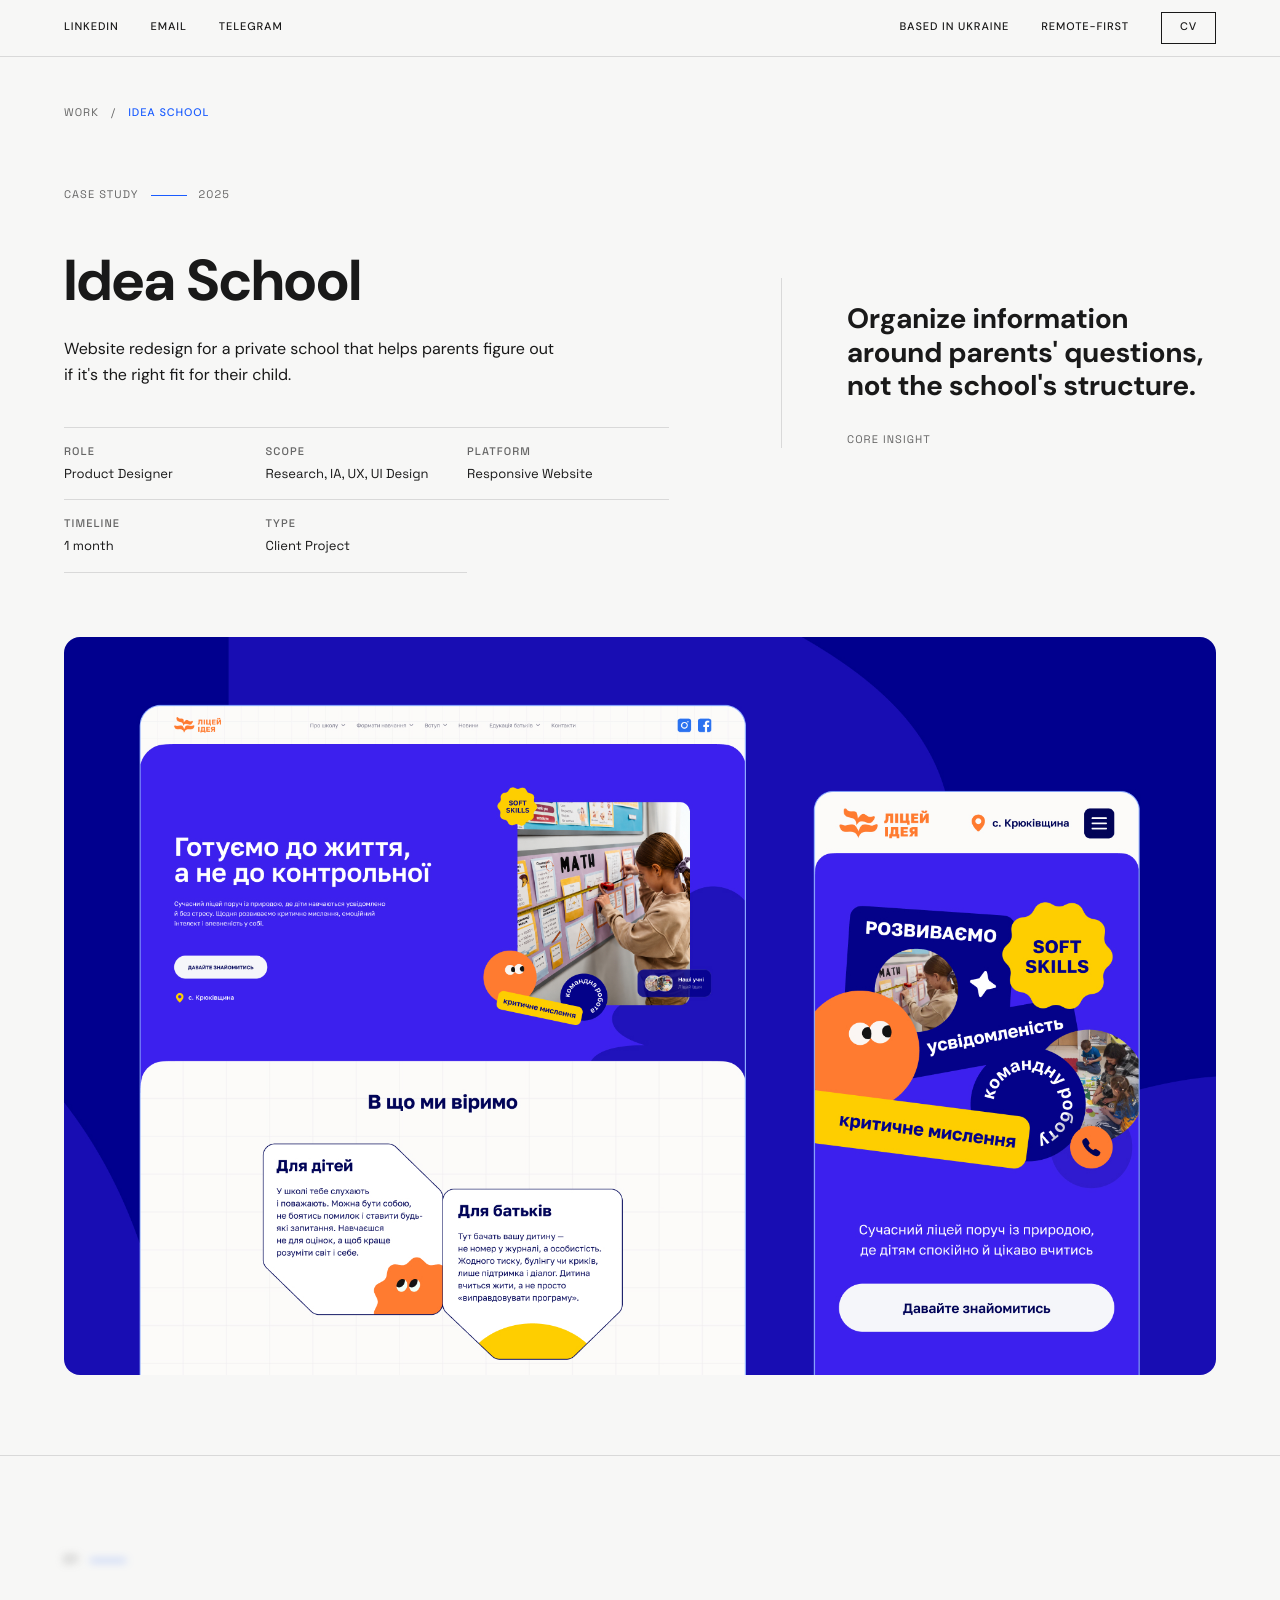
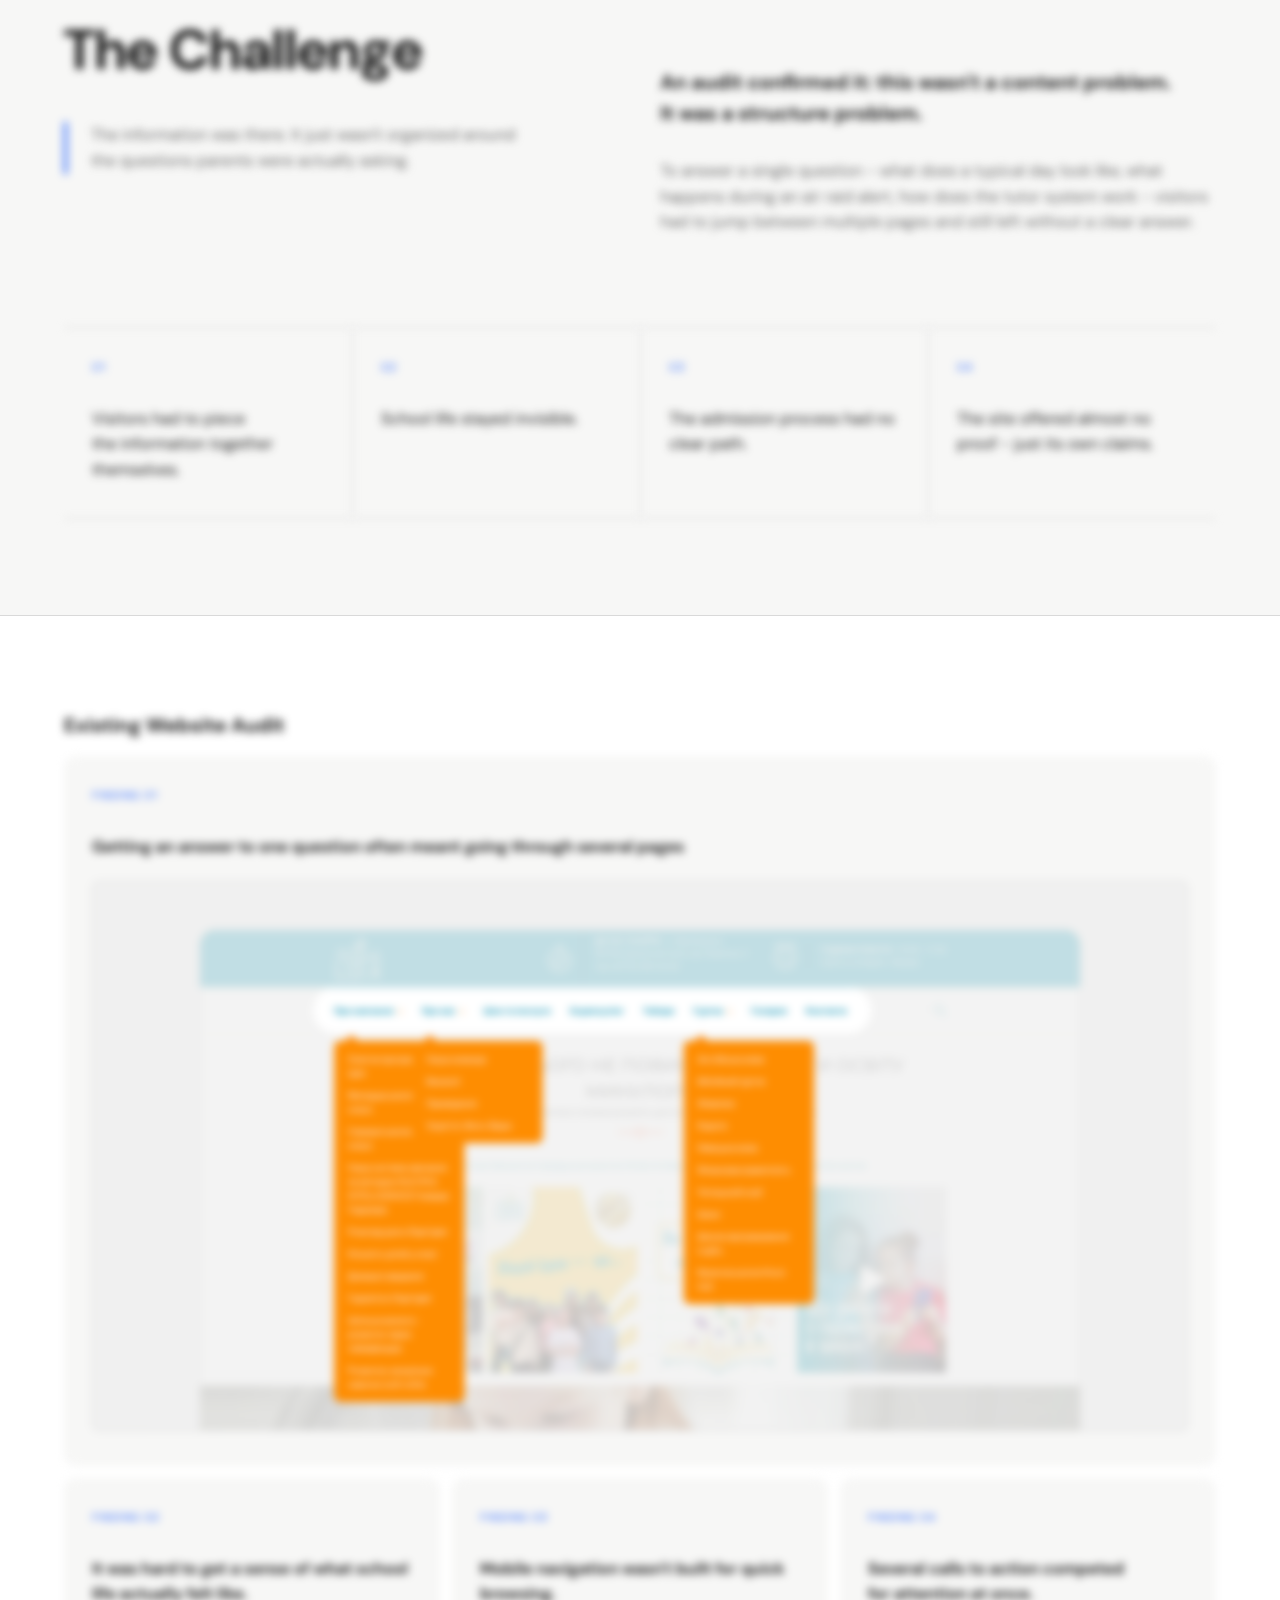
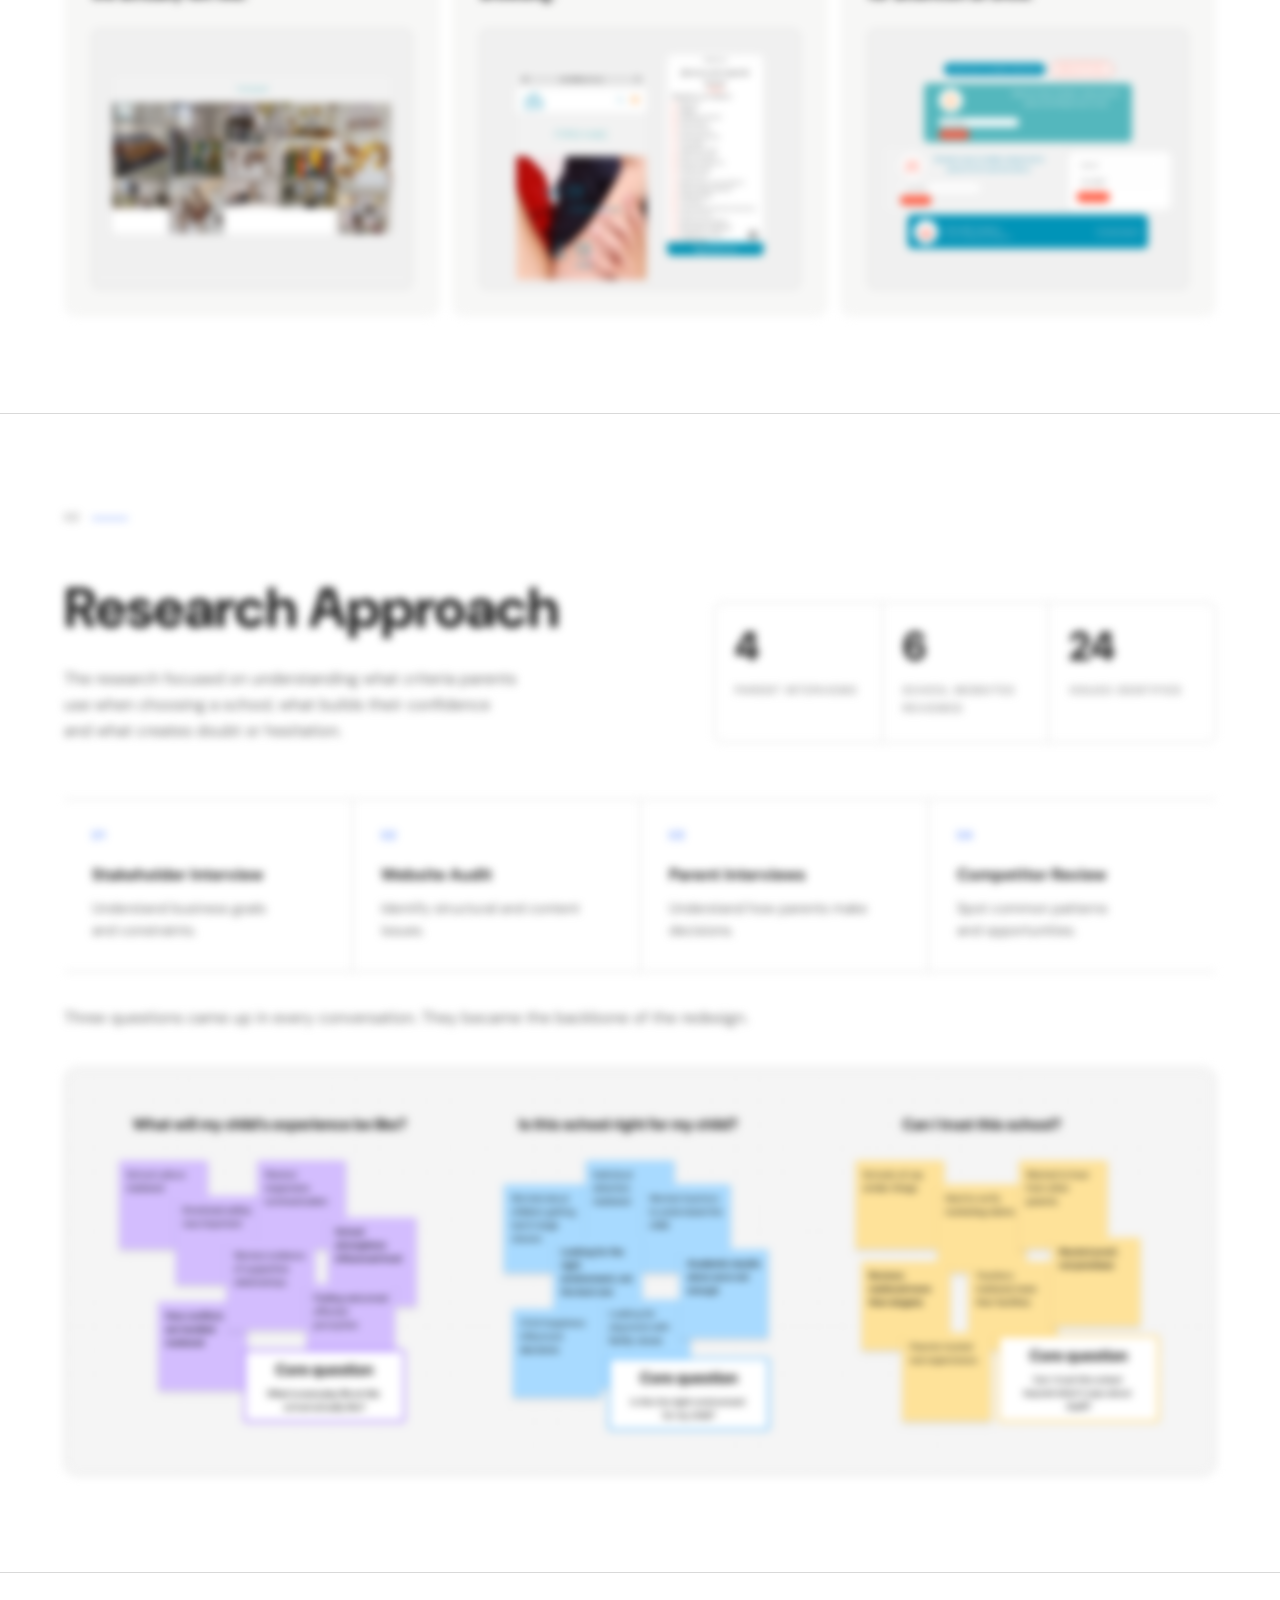
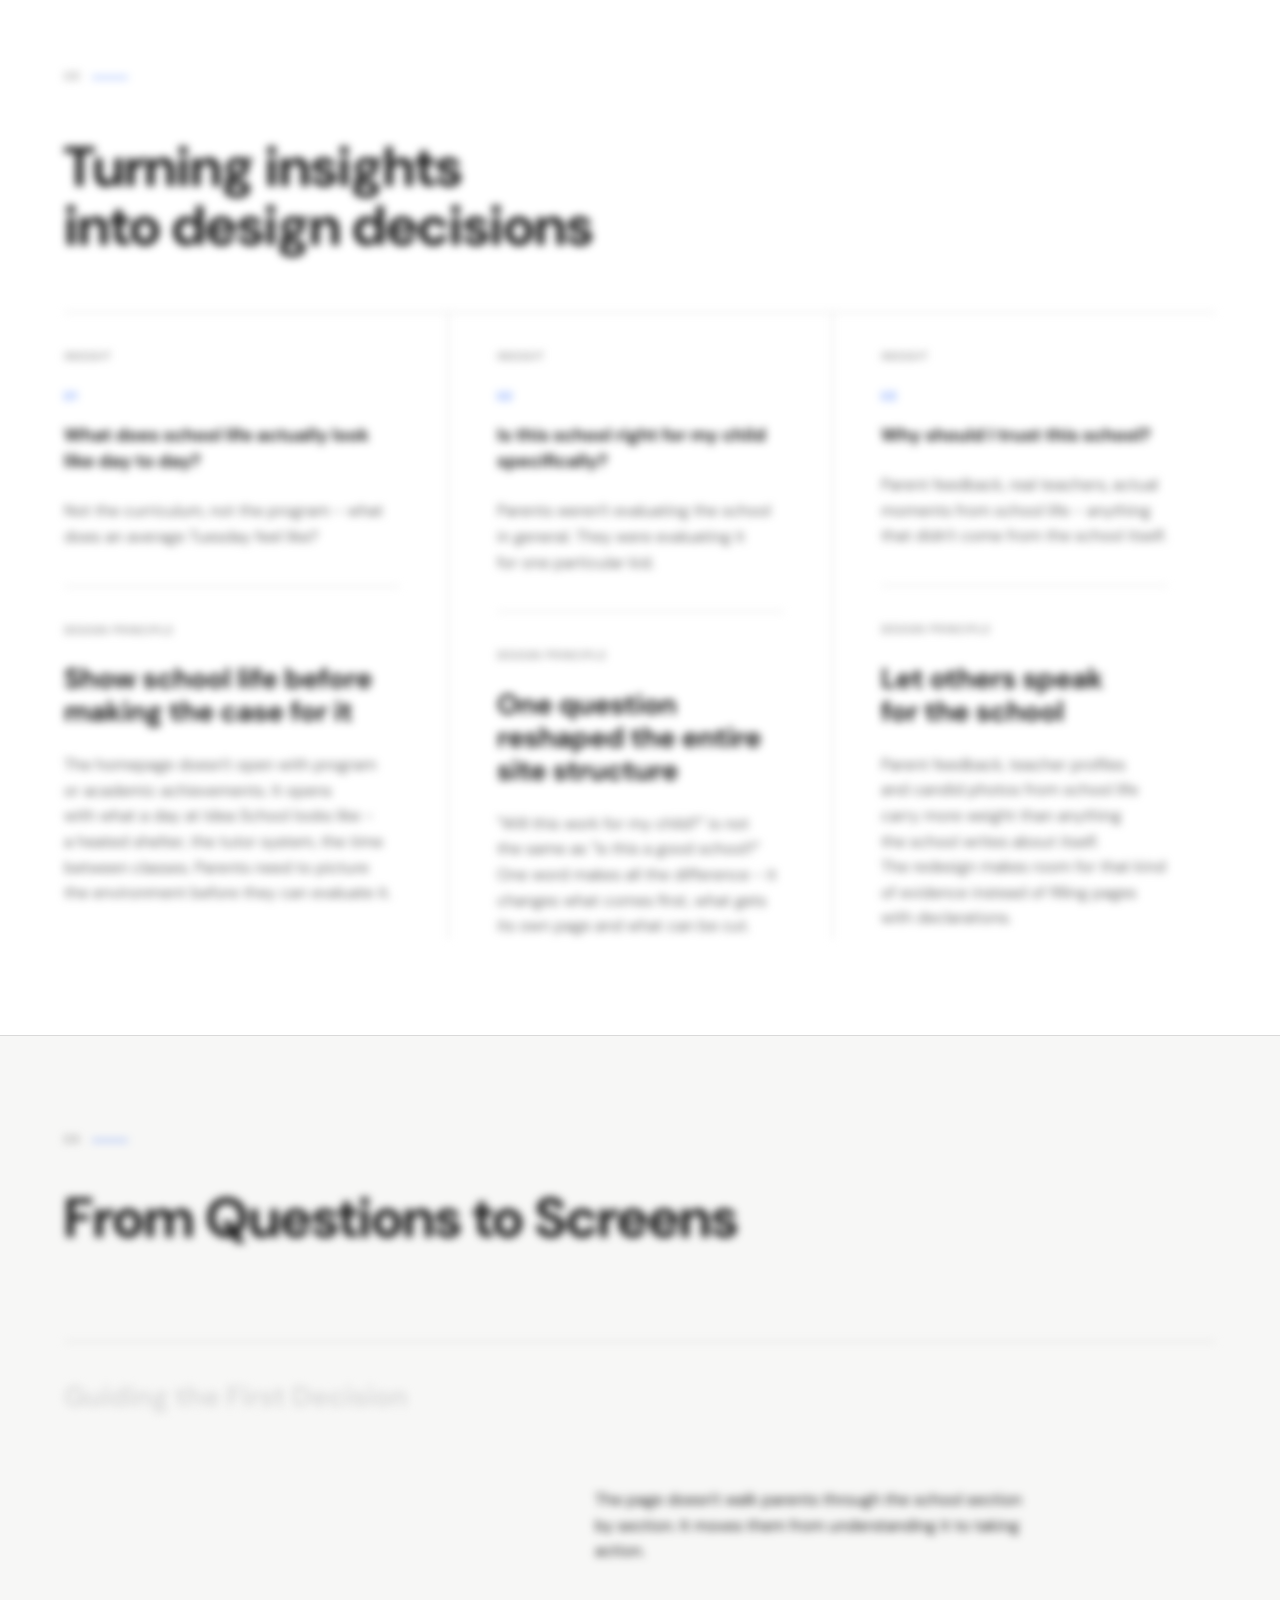
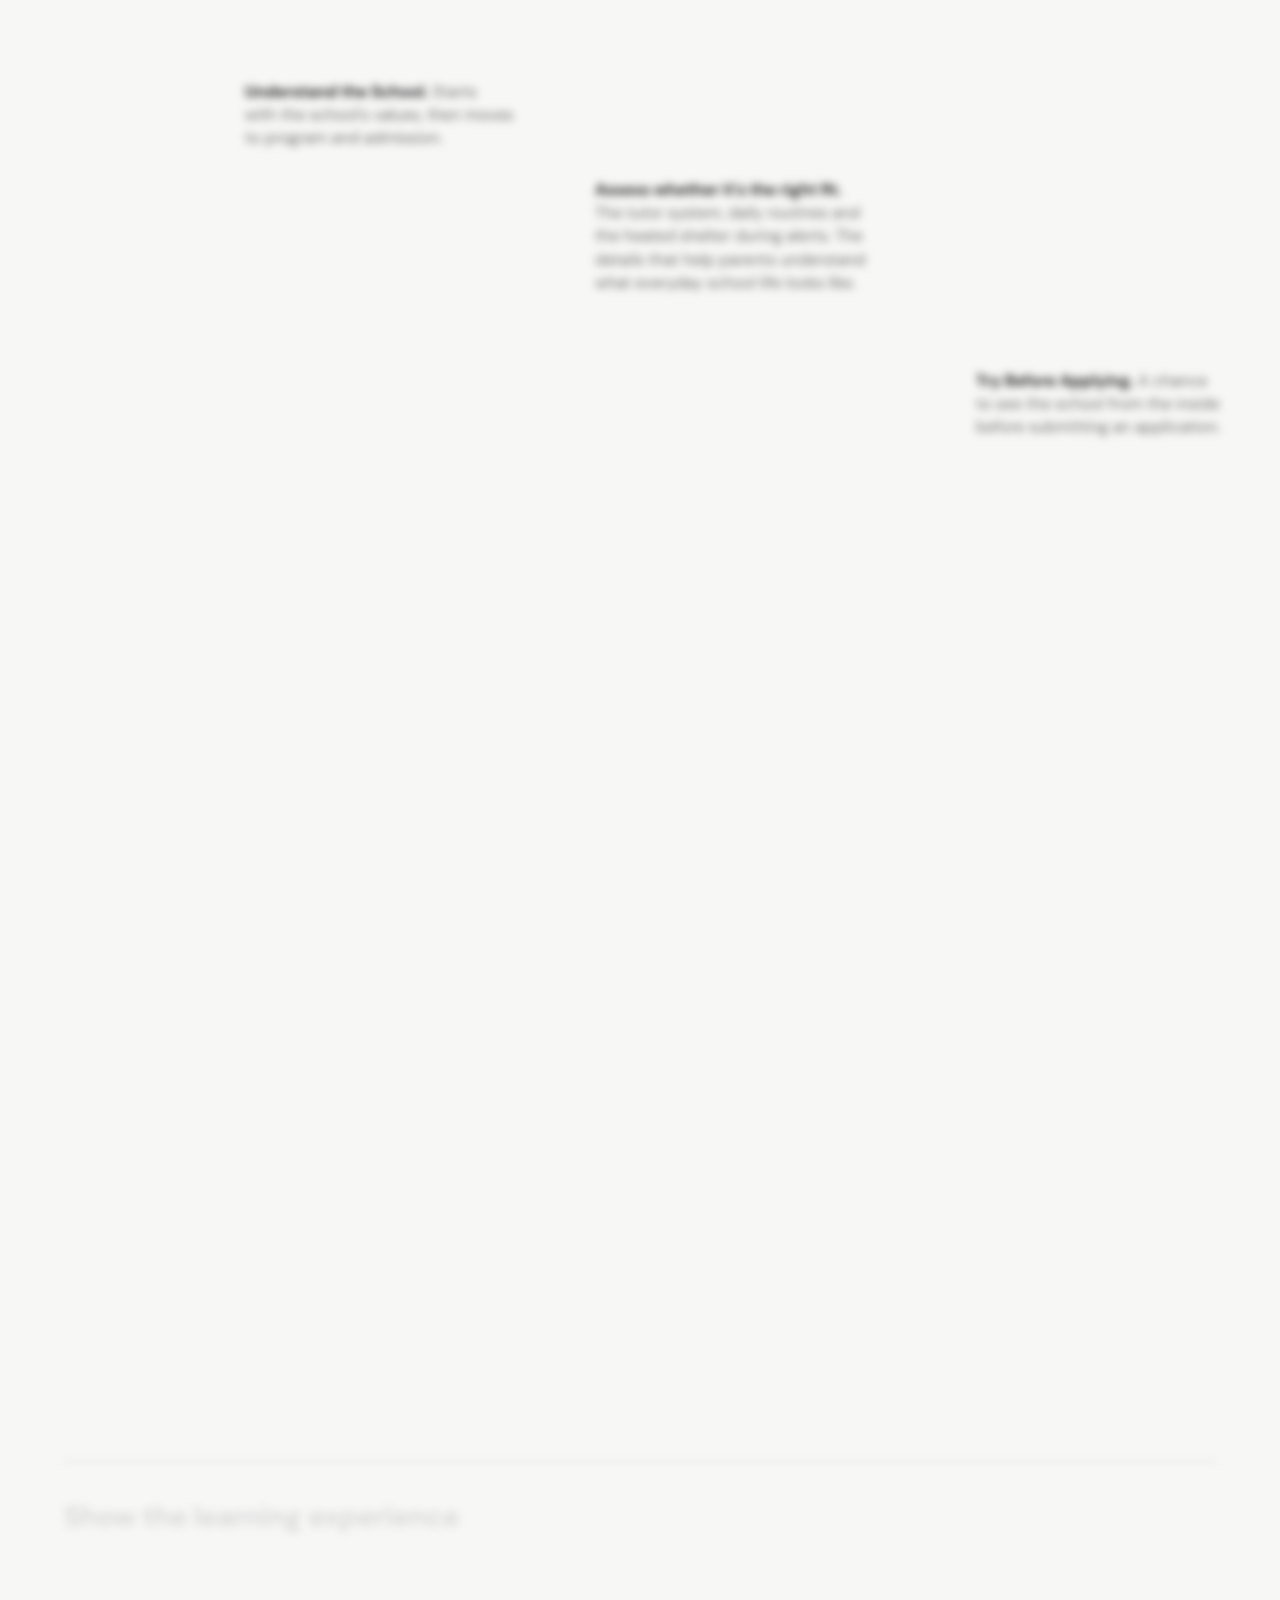
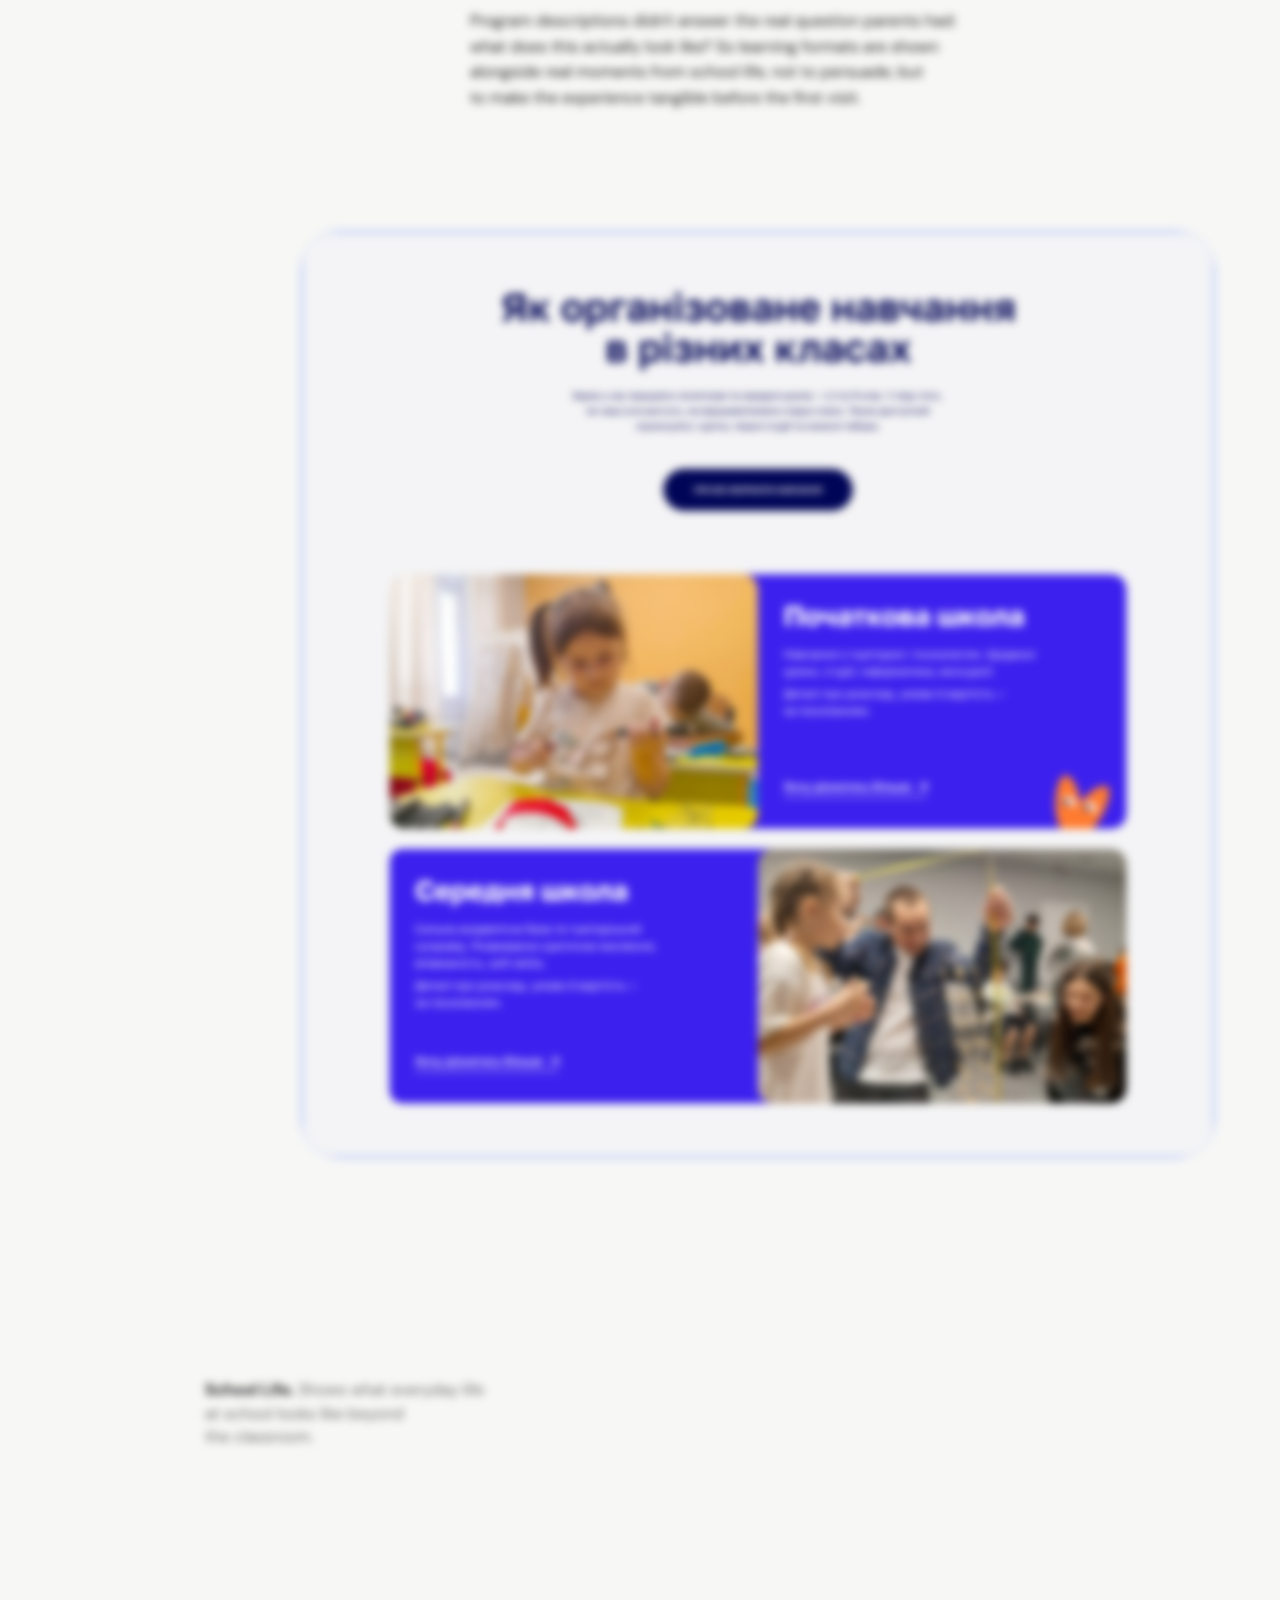
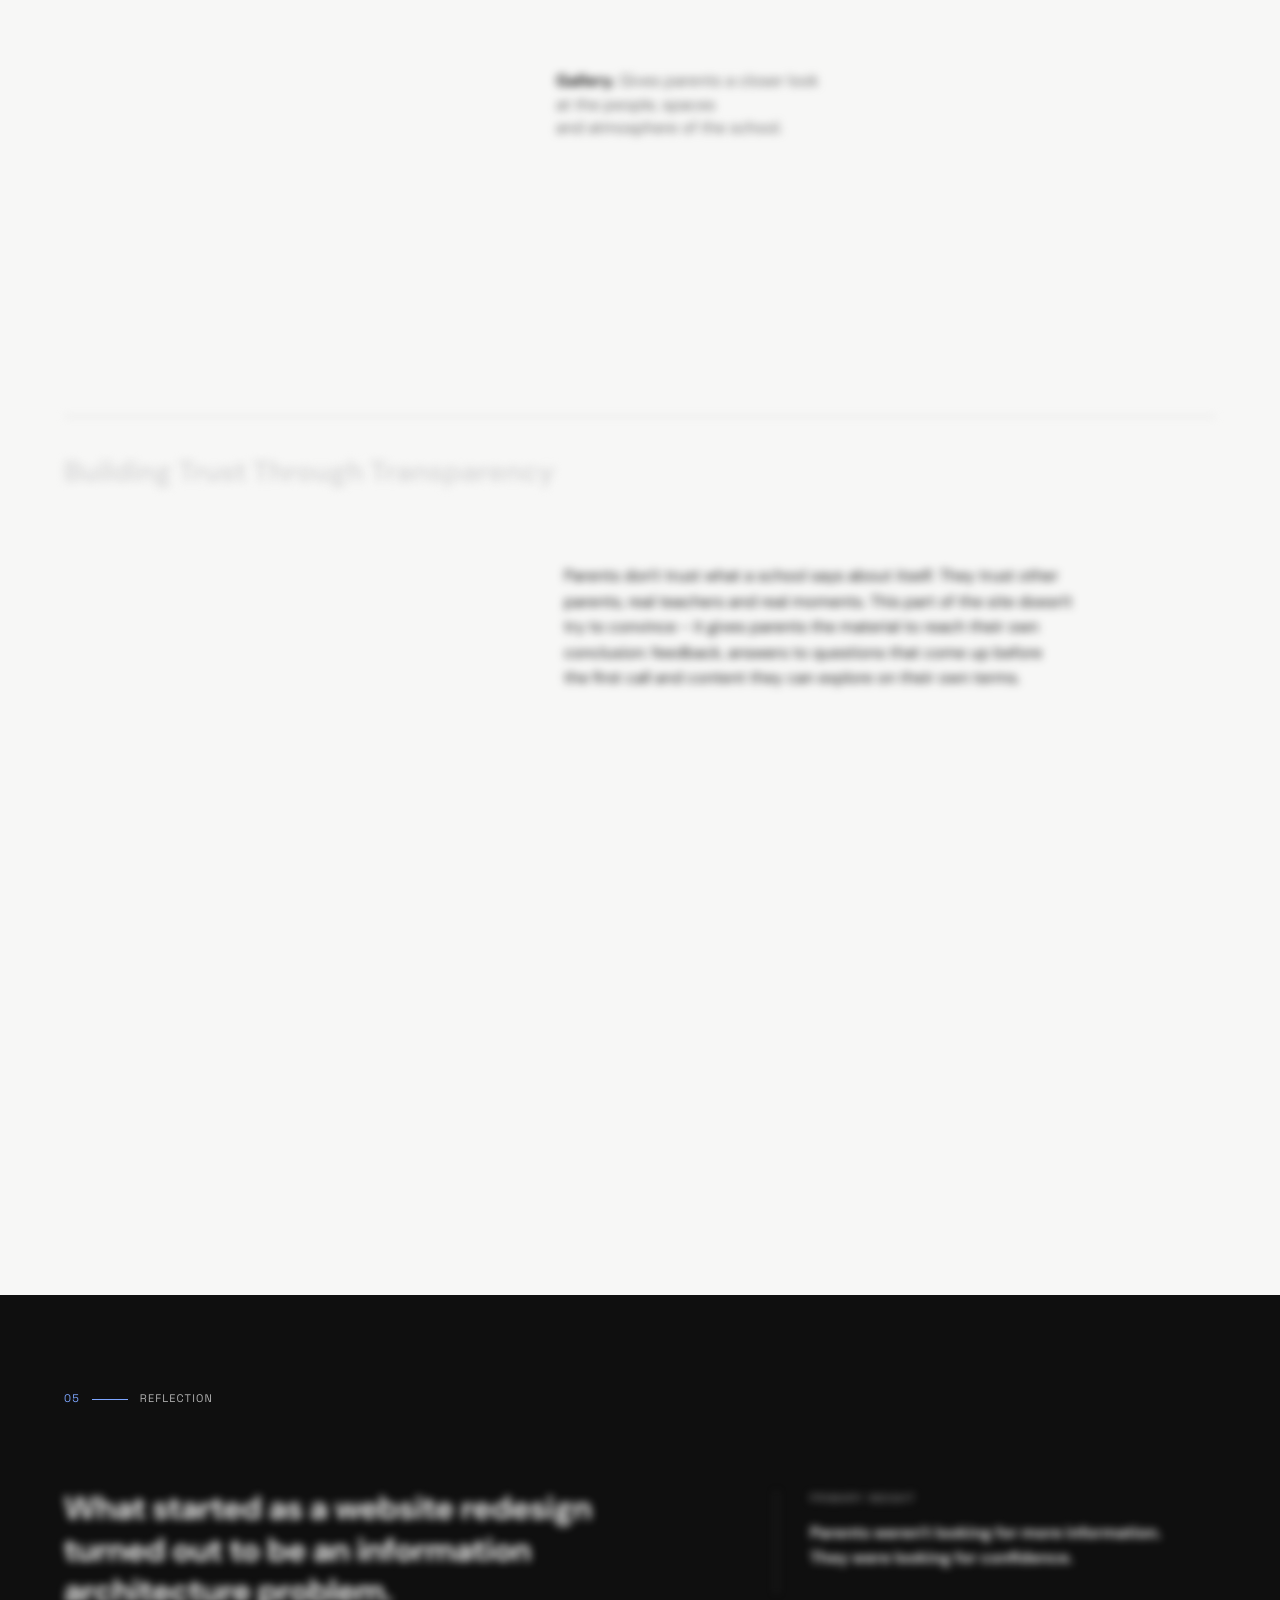
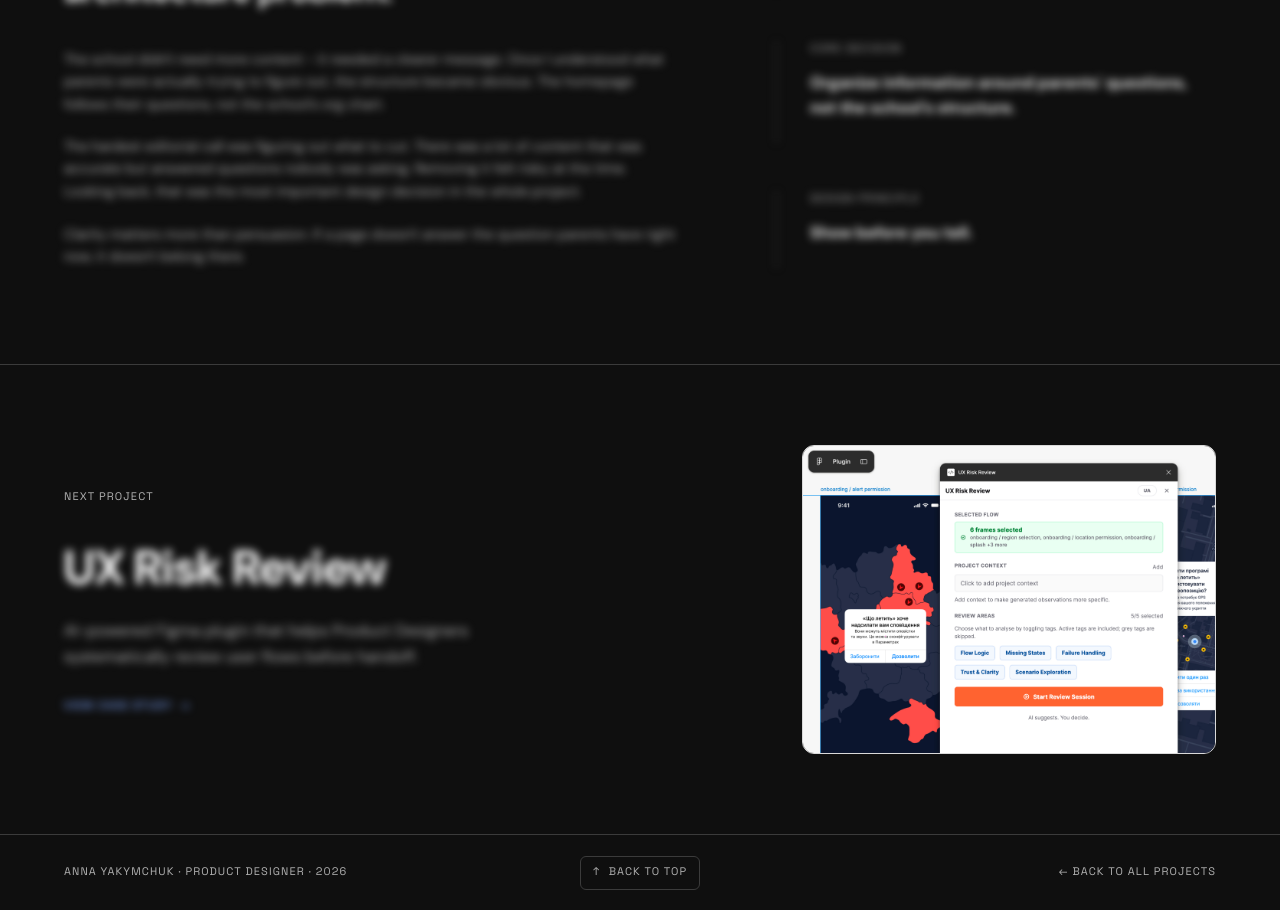
==== commit e2982414: "Make homepage project blocks fully clickable" ====
--- a/idea-school.html
+++ b/idea-school.html
@@ -617,6 +617,6 @@
         <a href="index.html#work">← Back to all projects</a>
       </footer>
     </main>
-    <script src="script.js?v=20260729-22"></script>
+    <script src="script.js?v=20260729-23"></script>
   </body>
 </html>
